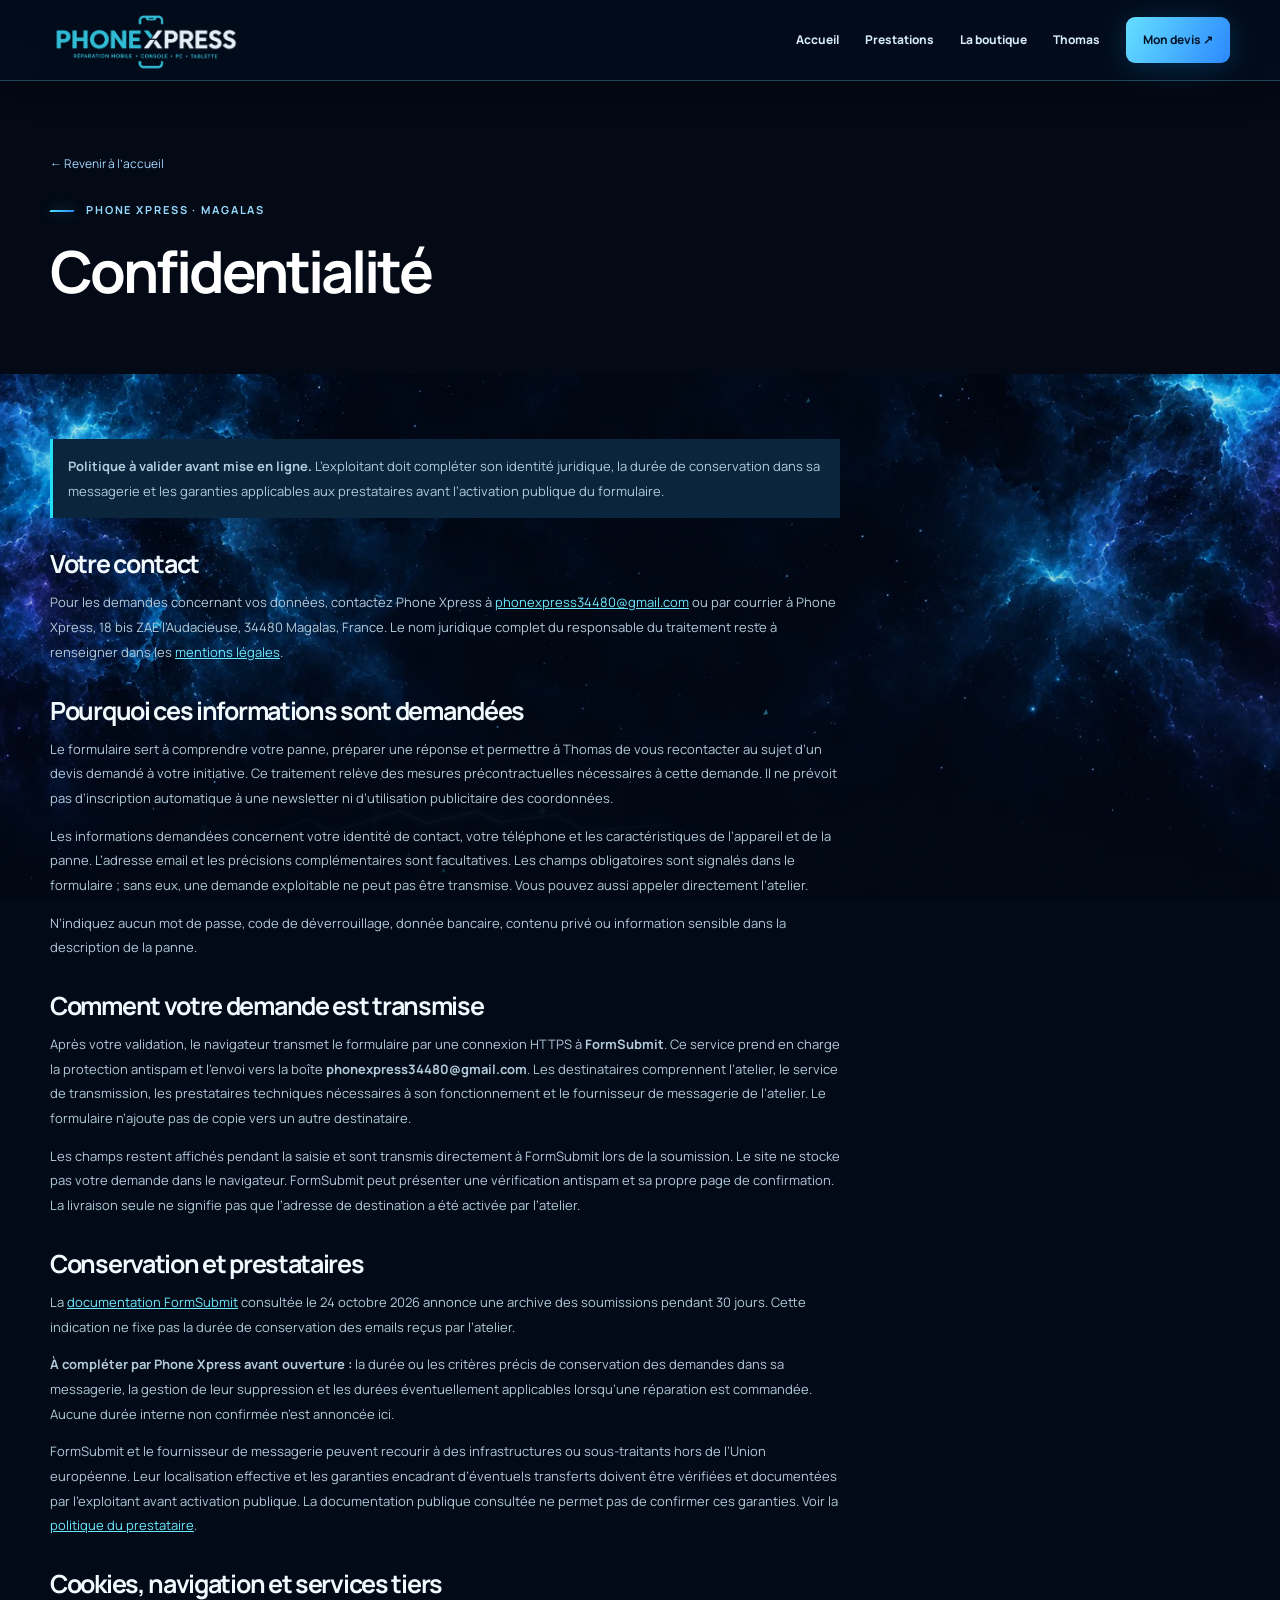
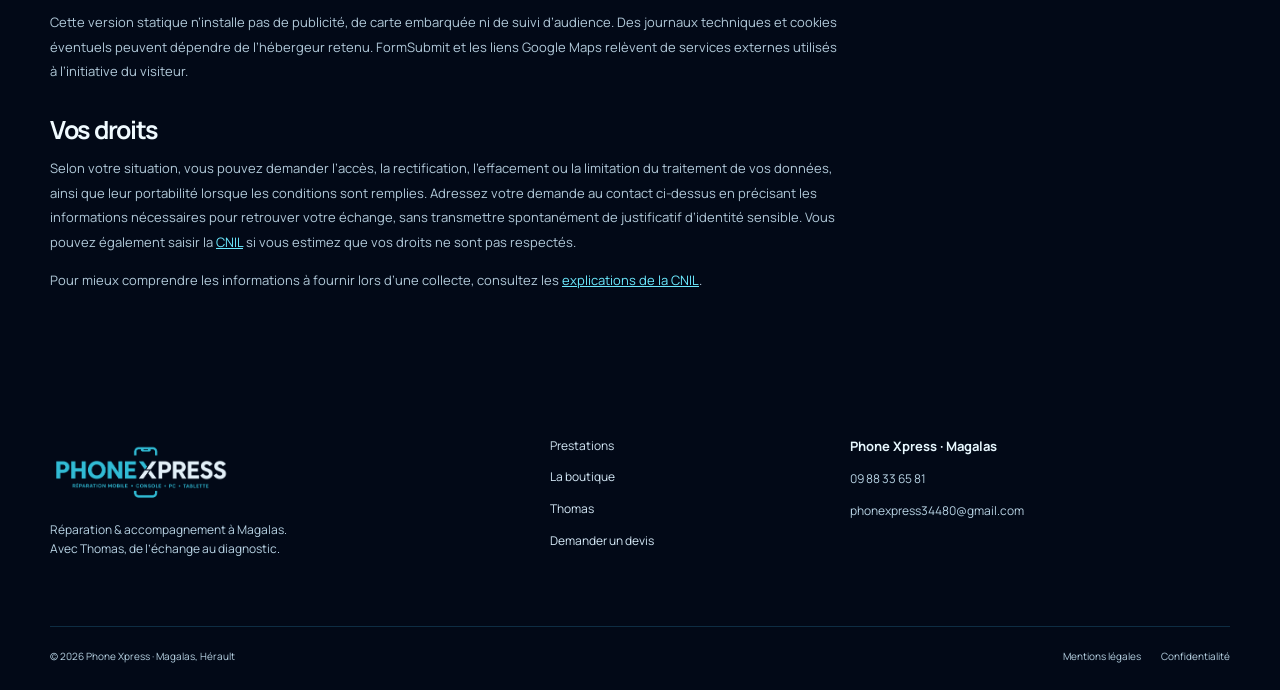
==== confidentialite.html @ 38b7358d "Add files via upload" ====
<!doctype html><html lang="fr"><head><meta charset="utf-8"><meta name="viewport" content="width=device-width, initial-scale=1"><meta name="theme-color" content="#071e38"><link rel="icon" type="image/svg+xml" href="assets/icons/favicon.svg"><link rel="icon" type="image/png" href="assets/icons/favicon-32.png"><link rel="apple-touch-icon" href="assets/icons/apple-touch-icon.png"><link rel="stylesheet" href="assets/css/site.css?v=13"><title>Confidentialité · Phone Xpress Magalas</title><meta name="robots" content="index,follow"><link rel="canonical" href="https://www.phone-xpress.fr/confidentialite.html"><link rel="stylesheet" href="assets/css/cinematic-v18.css?v=18"/></head><body class="legal-page"><div class="cyber-backdrop" aria-hidden="true"><span class="cyber-scan"></span><span class="cyber-signal"></span></div><header class="site-header" id="haut"><div class="container nav-inner"><a class="brand" href="index.html#haut" aria-label="Phone Xpress, retour à l’accueil"><img src="assets/images/logo-phone-xpress-cyber.png" width="210" height="81" alt="Phone Xpress"></a><nav id="navigation" class="main-nav" aria-label="Navigation principale"><a href="index.html#haut">Accueil</a><a href="index.html#prestations">Prestations</a><a href="index.html#boutique">La boutique</a><a href="index.html#thomas">Thomas</a><a class="nav-link-cta" href="index.html#devis">Mon devis <span aria-hidden="true">↗</span></a></nav><button class="menu-toggle" type="button" aria-label="Ouvrir le menu" aria-expanded="false" aria-controls="navigation"><span></span><span></span><span></span></button></div></header><main id="contenu"><section class="legal-intro"><div class="container"><a href="index.html">← Revenir à l’accueil</a><p class="eyebrow light">PHONE XPRESS · MAGALAS</p><h1>Confidentialité</h1></div></section><section class="legal-section"><div class="container"><div class="container legal"><p class="legal-notice"><strong>Politique à valider avant mise en ligne.</strong> L’exploitant doit compléter son identité juridique, la durée de conservation dans sa messagerie et les garanties applicables aux prestataires avant l’activation publique du formulaire.</p><h2>Votre contact</h2><p>Pour les demandes concernant vos données, contactez Phone Xpress à <a href="mailto:phonexpress34480@gmail.com">phonexpress34480@gmail.com</a> ou par courrier à Phone Xpress, 18 bis ZAE l’Audacieuse, 34480 Magalas, France. Le nom juridique complet du responsable du traitement reste à renseigner dans les <a href="mentions-legales.html">mentions légales</a>.</p><h2>Pourquoi ces informations sont demandées</h2><p>Le formulaire sert à comprendre votre panne, préparer une réponse et permettre à Thomas de vous recontacter au sujet d’un devis demandé à votre initiative. Ce traitement relève des mesures précontractuelles nécessaires à cette demande. Il ne prévoit pas d’inscription automatique à une newsletter ni d’utilisation publicitaire des coordonnées.</p><p>Les informations demandées concernent votre identité de contact, votre téléphone et les caractéristiques de l’appareil et de la panne. L’adresse email et les précisions complémentaires sont facultatives. Les champs obligatoires sont signalés dans le formulaire ; sans eux, une demande exploitable ne peut pas être transmise. Vous pouvez aussi appeler directement l’atelier.</p><p>N’indiquez aucun mot de passe, code de déverrouillage, donnée bancaire, contenu privé ou information sensible dans la description de la panne.</p><h2>Comment votre demande est transmise</h2><p>Après votre validation, le navigateur transmet le formulaire par une connexion HTTPS à <strong>FormSubmit</strong>. Ce service prend en charge la protection antispam et l’envoi vers la boîte <strong>phonexpress34480@gmail.com</strong>. Les destinataires comprennent l’atelier, le service de transmission, les prestataires techniques nécessaires à son fonctionnement et le fournisseur de messagerie de l’atelier. Le formulaire n’ajoute pas de copie vers un autre destinataire.</p><p>Les champs restent affichés pendant la saisie et sont transmis directement à FormSubmit lors de la soumission. Le site ne stocke pas votre demande dans le navigateur. FormSubmit peut présenter une vérification antispam et sa propre page de confirmation. La livraison seule ne signifie pas que l’adresse de destination a été activée par l’atelier.</p><h2>Conservation et prestataires</h2><p>La <a href="https://formsubmit.co/documentation" rel="noopener noreferrer" target="_blank">documentation FormSubmit</a> consultée le 24 octobre 2026 annonce une archive des soumissions pendant 30 jours. Cette indication ne fixe pas la durée de conservation des emails reçus par l’atelier.</p><p><strong>À compléter par Phone Xpress avant ouverture :</strong> la durée ou les critères précis de conservation des demandes dans sa messagerie, la gestion de leur suppression et les durées éventuellement applicables lorsqu’une réparation est commandée. Aucune durée interne non confirmée n’est annoncée ici.</p><p>FormSubmit et le fournisseur de messagerie peuvent recourir à des infrastructures ou sous-traitants hors de l’Union européenne. Leur localisation effective et les garanties encadrant d’éventuels transferts doivent être vérifiées et documentées par l’exploitant avant activation publique. La documentation publique consultée ne permet pas de confirmer ces garanties. Voir la <a href="https://formsubmit.co/privacy.pdf" rel="noopener noreferrer" target="_blank">politique du prestataire</a>.</p><h2>Cookies, navigation et services tiers</h2><p>Cette version statique n’installe pas de publicité, de carte embarquée ni de suivi d’audience. Des journaux techniques et cookies éventuels peuvent dépendre de l’hébergeur retenu. FormSubmit et les liens Google Maps relèvent de services externes utilisés à l’initiative du visiteur.</p><h2>Vos droits</h2><p>Selon votre situation, vous pouvez demander l’accès, la rectification, l’effacement ou la limitation du traitement de vos données, ainsi que leur portabilité lorsque les conditions sont remplies. Adressez votre demande au contact ci-dessus en précisant les informations nécessaires pour retrouver votre échange, sans transmettre spontanément de justificatif d’identité sensible. Vous pouvez également saisir la <a href="https://www.cnil.fr/fr/plaintes" rel="noopener noreferrer" target="_blank">CNIL</a> si vous estimez que vos droits ne sont pas respectés.</p><p>Pour mieux comprendre les informations à fournir lors d’une collecte, consultez les <a href="https://cnil.fr/fr/exemples-de-formulaire-de-collecte-de-donnees-caractere-personnel" rel="noopener noreferrer" target="_blank">explications de la CNIL</a>.</p></div></div></section></main><footer class="site-footer"><div class="container footer-main"><div><a href="index.html#haut" class="footer-logo"><img src="assets/images/logo-phone-xpress-cyber.png" alt="Phone Xpress" width="190" height="73"></a><p>Réparation &amp; accompagnement à Magalas.<br>Avec Thomas, de l’échange au diagnostic.</p></div><div class="footer-nav"><a href="index.html#prestations">Prestations</a><a href="index.html#boutique">La boutique</a><a href="index.html#thomas">Thomas</a><a href="index.html#devis">Demander un devis</a></div><div class="footer-coord"><strong>Phone Xpress · Magalas</strong><a href="tel:+33988336581">09 88 33 65 81</a><a href="mailto:phonexpress34480@gmail.com">phonexpress34480@gmail.com</a></div></div><div class="container footer-bottom"><span>© 2026 Phone Xpress · Magalas, Hérault</span><span><a href="mentions-legales.html">Mentions légales</a><a href="confidentialite.html">Confidentialité</a></span></div></footer><script defer src="assets/js/site.js"></script><script defer src="assets/js/px-x.js"></script></body></html>
---- assets/css/site.css ----
@font-face{font-family:Manrope;src:url('../fonts/manrope-latin.woff2') format('woff2');font-style:normal;font-weight:200 800;font-display:swap}
:root{--ink:#0b213c;--navy:#071c36;--navy2:#0a2b50;--blue:#1788f2;--lightblue:#82c9ff;--pale:#f3f7fc;--line:#d9e5f1;--muted:#50647c;--font:Manrope,Arial,sans-serif;--ease:cubic-bezier(.22,1,.36,1)}
*,*::before,*::after{box-sizing:border-box}html{scroll-behavior:smooth;scroll-padding-top:95px}body{margin:0;background:#fff;color:var(--ink);font-family:var(--font);font-size:15px;line-height:1.65;overflow-x:hidden}button,input,select,textarea{font:inherit}button{cursor:pointer}img,svg{max-width:100%}img{display:block}a{color:inherit;text-decoration:none}a:focus-visible,button:focus-visible,input:focus-visible,select:focus-visible,textarea:focus-visible{outline:3px solid #27a4ff;outline-offset:3px}p,h1,h2,h3{margin-top:0}h1,h2,h3{line-height:1.12;letter-spacing:-.052em}em{font-style:normal;color:var(--blue)}.container{width:min(1180px,calc(100% - 52px));margin-inline:auto}.skip{position:fixed;z-index:200;top:-100px;left:20px;padding:12px 18px;background:#fff;border-radius:8px}.skip:focus{top:12px}.section{padding:110px 0}.eyebrow{font:700 11px/1.4 var(--font);color:#216cae;letter-spacing:.17em;text-transform:uppercase;margin:0 0 22px}.eyebrow.light{color:#9ed3ff}.btn{display:inline-flex;align-items:center;justify-content:center;gap:24px;min-height:51px;border-radius:7px;padding:13px 23px;font-size:12px;font-weight:800;letter-spacing:.015em;transition:transform .25s var(--ease),background .2s,color .2s,box-shadow .25s var(--ease);border:1px solid transparent}.btn:hover{transform:translateY(-3px)}.btn-blue,.btn-primary{background:var(--blue);color:#fff;box-shadow:0 13px 32px #005fbb42}.btn-blue:hover,.btn-primary:hover{background:#2b9bfa;box-shadow:0 15px 32px #005fbb54}.btn-ghost{color:#e0edfc;border-color:#6989a788;background:#ffffff06}.btn-ghost:hover{background:#ffffff18}.btn-light{background:#fff;color:#072a52}.btn-light:hover{background:#dceefe}.nav-inner{height:82px;display:flex;align-items:center;justify-content:space-between;gap:28px}.site-header{position:sticky;z-index:95;top:0;background:#fffffff5;backdrop-filter:blur(19px);border-bottom:1px solid #c5d9eb70;transition:box-shadow .25s}.site-header.scrolled{box-shadow:0 7px 26px #06295112}.brand{width:198px;flex:0 0 198px}.brand img{width:100%;height:auto}.main-nav{display:flex;align-items:center;gap:29px}.main-nav>a{font-size:12px;font-weight:750;color:#30425a;transition:color .15s}.main-nav>a:hover,.main-nav>a.active{color:#0b7ed4}.main-nav .nav-link-cta{background:#092a50;color:#fff;border-radius:6px;padding:13px 17px}.main-nav .nav-link-cta:hover{color:#fff;background:#145384}.menu-toggle{display:none;border:1px solid #c4d5e7;border-radius:8px;background:#fff;width:46px;height:43px;align-items:center;justify-content:center;flex-direction:column;gap:5px}.menu-toggle span{width:20px;height:2px;background:#092b4d;transition:transform .2s,opacity .2s}.menu-toggle[aria-expanded=true] span:first-child{transform:translateY(7px) rotate(45deg)}.menu-toggle[aria-expanded=true] span:nth-child(2){opacity:0}.menu-toggle[aria-expanded=true] span:last-child{transform:translateY(-7px) rotate(-45deg)}
/* Cinematic intro, moving lattice visible without hover */
.hero{position:relative;isolation:isolate;overflow:hidden;background:radial-gradient(ellipse at 83% 35%,#194c7a 0,transparent 44%),linear-gradient(110deg,#04162b,#092f53 82%,#071d39);color:#fff}.hero:before{content:"";position:absolute;inset:0;z-index:-2;background:linear-gradient(30deg,transparent 49.35%,#58b6ff18 49.7%,#58b6ff18 50.3%,transparent 50.65%),linear-gradient(150deg,transparent 49.35%,#58b6ff18 49.7%,#58b6ff18 50.3%,transparent 50.65%),linear-gradient(90deg,transparent 49.35%,#58b6ff0a 49.7%,#58b6ff0a 50.3%,transparent 50.65%);background-size:88px 102px;opacity:.32;animation:latticeDrift 26s linear infinite}.hero:after{content:"";position:absolute;inset:0;z-index:-1;background:linear-gradient(90deg,#051b34fa 0%,#051b34b3 39%,transparent 80%);pointer-events:none}.honey-glow{position:absolute;top:-25%;left:32%;width:70%;height:145%;pointer-events:none;background:radial-gradient(ellipse at 60% 50%,#1182d33a,transparent 65%);filter:blur(30px);animation:glow 8s ease-in-out infinite alternate}.hero-layout{min-height:660px;display:grid;grid-template-columns:51% 49%;align-items:center;position:relative;padding:70px 0 90px}.hero-copy{position:relative;z-index:3}.hero-eyebrow{color:#a9d8ff;display:flex;align-items:center;gap:10px;letter-spacing:.19em}.hero-eyebrow>span{width:7px;height:7px;border-radius:50%;background:#4fc5ff;box-shadow:0 0 0 6px #159cf026}.hero h1{font-size:clamp(48px,5.3vw,78px);font-weight:800;line-height:1.07;margin-bottom:26px;max-width:680px;letter-spacing:-.07em}.hero h1 em{color:#85cdff}.hero-copy>p{font-size:15px;line-height:1.95;color:#c2d5e7;max-width:470px}.hero-actions{display:flex;gap:12px;flex-wrap:wrap;margin:31px 0 28px}.hero-proof{display:flex;align-items:center;flex-wrap:wrap;gap:10px;font-size:10px;font-weight:650;color:#a8c3dc;letter-spacing:.02em}.proof-check{background:#1a91e9;border-radius:50%;display:grid;place-items:center;font-size:12px;width:18px;height:18px;color:#fff}.proof-sep{width:3px;height:3px;background:#83c8ff;border-radius:50%}.hero-media{align-self:stretch;position:relative;display:grid;place-items:center}.hero-media:before{content:"";position:absolute;width:95%;aspect-ratio:1;border:1px solid #6cc3ff26;border-radius:50%;box-shadow:0 0 0 44px #64bfff06,0 0 0 105px #64bfff04;animation:haloBreath 6s ease-in-out infinite alternate}.hero-media picture{display:block;width:118%;position:relative;margin-left:-9%;filter:drop-shadow(0 40px 45px #020f2ea6);animation:heroFloat 8s ease-in-out infinite}.hero-media img{width:100%;height:auto;aspect-ratio:1.48;object-fit:contain}.hex-label{position:absolute;right:10px;top:12%;z-index:1;font-family:monospace;letter-spacing:.16em;color:#62c6ff;font-size:12px}.hex-label span{color:#b9d5ec}.hero-caption{position:absolute;bottom:7%;right:1%;font-size:9px;letter-spacing:.25em;color:#a8c8e4}.hero-tail{position:relative;display:flex;justify-content:space-between;gap:20px;border-top:1px solid #a8daf51e;padding:17px 0 20px;color:#9eb4cb;font:700 9px/1.4 var(--font);letter-spacing:.17em}
/* Service cards */
.services-section{background:#f8fbfe}.section-head{display:flex;justify-content:space-between;align-items:flex-end;gap:50px;margin-bottom:38px}.section-head h2,.shop-copy h2,.person-copy h2,.quote-top h2{font-size:clamp(36px,4.6vw,59px);font-weight:800;margin-bottom:0}.section-head>p{max-width:370px;line-height:1.9;color:var(--muted);margin:0 0 4px;font-size:14px}.services-grid{display:grid;grid-template-columns:repeat(3,minmax(0,1fr));gap:22px}.service-card{background:#fff;border:1px solid #d8e4f0;border-radius:13px;overflow:hidden;box-shadow:0 8px 25px #082a4b07;transition:transform .35s var(--ease),box-shadow .35s,border-color .35s}.service-card:hover{transform:translateY(-7px);box-shadow:0 20px 38px #092f541b;border-color:#96c3ec}.service-visual{height:auto;aspect-ratio:1.54;position:relative;background:#0b2b4b}.service-visual>img{width:100%;height:100%;object-fit:cover;transition:transform .5s var(--ease)}.service-card:hover .service-visual>img{transform:scale(1.045)}.card-numb{position:absolute;top:14px;left:16px;color:#fff8;font:700 11px monospace;letter-spacing:.1em}.category-icon{position:absolute;bottom:-22px;left:22px;width:47px;height:47px;border-radius:50%;border:3px solid #fff;display:grid;place-items:center;color:#fff;background:#081e38;box-shadow:0 5px 14px #0b264d32;z-index:2}.category-icon svg{width:24px;height:24px}.service-info{padding:38px 22px 22px}.service-info h3{font-size:21px;font-weight:800;margin-bottom:12px}.service-info p{color:#556981;font-size:12px;line-height:1.85;margin-bottom:20px;min-height:65px}.service-link{border-top:1px solid #dfebf4;padding-top:15px;display:flex;justify-content:space-between;color:#0a5896;font-size:11px;font-weight:800}.service-link:hover{color:var(--blue)}.services-note{margin-top:32px;display:flex;align-items:center;gap:13px;color:#71849a;font-size:11px}.services-note span{font-size:19px;color:#1288dc}
/* Real workshop presentation (conceptual illustration labelled as such) */
.shop-section{background:radial-gradient(ellipse at 100% 15%,#143d67,#071c36 50%,#04172c 100%);color:white;position:relative;overflow:hidden}.shop-grid{display:grid;grid-template-columns:1.08fr .92fr;gap:70px;align-items:center}.shop-photo,.person-photo{min-width:0;position:relative;border-radius:16px;overflow:hidden}.shop-photo{box-shadow:0 26px 70px #020b1c99;border:1px solid #60b3fc36;aspect-ratio:1.09}.shop-photo>img,.person-photo>img{width:100%;height:100%;object-fit:cover}.photo-stamp{position:absolute;left:20px;top:20px;background:#062644db;backdrop-filter:blur(11px);border:1px solid #acd9ff55;padding:11px 15px;border-radius:6px;font:800 10px/1.4 var(--font);letter-spacing:.12em;color:#fff}.dot{display:inline-block;width:7px;height:7px;margin-right:8px;border-radius:50%;background:#1eb1ff;box-shadow:0 0 0 5px #1eb1ff22}.photo-disclaimer{position:absolute;bottom:12px;left:14px;right:14px;font-size:9px;line-height:1.4;color:#fff;background:#061426bb;padding:6px 10px;border-radius:3px;display:inline-block;width:max-content;max-width:calc(100% - 28px)}.shop-copy h2{color:#fff}.shop-copy h2 em{color:#99d2ff}.shop-copy>p:not(.eyebrow):not(.shop-note){color:#b9cde0;font-size:14px;line-height:1.95;margin:26px 0 30px}.shop-copy address{font-style:normal;border-left:3px solid var(--blue);padding-left:22px;display:flex;gap:7px;flex-direction:column;color:#bbd1e5;font-size:14px}.shop-copy address strong{color:#fff;font-size:19px}.shop-links{display:flex;gap:23px;align-items:center;flex-wrap:wrap;margin-top:30px}.shop-call{font-weight:800;color:#d7edff;font-size:14px}.shop-note{margin-top:20px;color:#98b0c8;font-size:11px;line-height:1.75}
/* human-centered technician */
.person-section{background:#eef5fc}.person-grid{display:grid;grid-template-columns:.94fr 1.06fr;gap:90px;align-items:center}.person-copy h2{max-width:450px}.person-copy>p:not(.eyebrow){margin:28px 0;color:#526980;line-height:1.95;max-width:460px}.person-points{border-top:1px solid #d1deeb;margin:32px 0 22px}.person-points span{display:block;padding:14px 0;border-bottom:1px solid #d1deeb;font-size:13px;font-weight:650}.person-points b{color:#1085cf;font-size:11px;font-family:monospace;letter-spacing:.03em;margin-right:17px}.text-cta{display:inline-flex;align-items:center;gap:27px;color:#005b9f;font-weight:800;font-size:12px;margin-top:8px}.text-cta:hover{color:#168beb}.person-photo{aspect-ratio:1.19;box-shadow:0 25px 45px #21466a2c}.person-stamp{position:absolute;left:22px;top:22px;display:flex;flex-direction:column;gap:3px;background:#092744e8;padding:13px 20px;border-radius:7px;color:#fff}.person-stamp strong{letter-spacing:.13em;font-size:15px}.person-stamp span{color:#b6dbf7;font-size:10px}
/* Quote + FormSubmit */
.quote-section{background:radial-gradient(circle at 76% 10%,#0d4b80,#062443 48%,#04182e);color:#fff}.quote-top{text-align:center;max-width:720px;margin:0 auto 42px}.quote-top h2{color:#fff}.quote-top h2 em{color:#91cfff}.quote-top>p:not(.eyebrow){color:#bacfe2;line-height:1.8;margin:22px auto 0;max-width:520px;font-size:14px}.quote-grid{display:grid;grid-template-columns:minmax(0,1.45fr) minmax(250px,.7fr);gap:26px;align-items:start}.quote-form-wrap{background:#fff;color:var(--ink);border-radius:16px;padding:34px 34px 32px;box-shadow:0 20px 65px #010d2561}.field-grid{display:grid;grid-template-columns:repeat(2,minmax(0,1fr));gap:19px 17px}.field{display:flex;flex-direction:column;gap:9px;min-width:0}.field.full{grid-column:1/-1}.field label{font-size:11px;font-weight:800;color:#23425e}.field label>span,.consent b{color:#1585dc}.field label small{font-size:10px;color:#788b9e;font-weight:500}.field input,.field select,.field textarea{display:block;width:100%;min-width:0;background:#f5f8fb;color:#163a58;border:1px solid #cfdeea;border-radius:7px;padding:13px 14px;min-height:48px;font-size:12px;outline:none;transition:border .2s,box-shadow .2s}.field input:focus,.field select:focus,.field textarea:focus{border-color:#298fe7;box-shadow:0 0 0 3px #168ef222}.field input::placeholder,.field textarea::placeholder{color:#8c9bac}.field textarea{resize:vertical;min-height:105px}.consent{display:flex;gap:12px;align-items:flex-start;margin:22px 0 16px;font-size:10px;line-height:1.85;color:#62768d}.consent input{margin-top:3px;min-width:17px;min-height:17px;accent-color:var(--blue)}.consent a{color:#0067b3;text-decoration:underline}.send-btn{width:100%;display:flex;justify-content:space-between;min-height:54px}.send-btn:disabled{opacity:.65;cursor:wait}.form-small{margin:17px 0 0;font-size:10px;color:#708296;line-height:1.85}.quote-status{font-size:12px;color:#155b89}.quote-status:not(:empty){padding:13px 14px;background:#e3f1fd;border-radius:6px;margin:12px 0}.quote-status.error{color:#9a2d26;background:#fff0ed}.trap{position:absolute;left:-99999px;width:1px;height:1px;overflow:hidden}.quote-aside-card{background:#ffffff10;border:1px solid #aad9ff30;border-radius:13px;padding:34px;color:#fff}.quote-asterisk{font-size:35px;color:#57b8ff}.quote-aside h3{font-size:25px;max-width:270px;line-height:1.25;margin:15px 0 27px}.big-phone{color:#a2d7ff;font-size:clamp(20px,2.2vw,28px);font-weight:800;letter-spacing:-.045em}.quote-aside-card>p{color:#b1cadf;font-size:12px;margin:22px 0}.quote-aside-card>a:last-child{color:#fff;font-weight:800;text-decoration:underline;font-size:12px}.quote-tip{padding:24px 8px;color:#95b4cf;font-size:11px;line-height:1.9}
/* Footer and floating assistant */
.site-footer{background:#fff;color:#16304c;padding:65px 0 25px}.footer-main{display:grid;grid-template-columns:1.15fr .65fr .95fr;gap:40px;align-items:start}.footer-logo img{width:180px;height:auto}.footer-main p{max-width:360px;margin-top:15px;color:#71839a;font-size:12px}.footer-nav,.footer-coord{display:flex;flex-direction:column;gap:12px;font-size:12px}.footer-nav a,.footer-coord a{color:#45627e}.footer-coord strong{font-size:13px}.footer-nav a:hover,.footer-coord a:hover,.footer-bottom a:hover{color:#007bd2}.footer-bottom{display:flex;justify-content:space-between;gap:18px;align-items:center;margin-top:55px;padding-top:21px;border-top:1px solid var(--line);color:#7b8da1;font-size:10px}.footer-bottom>span:last-child{display:flex;gap:20px}.mobile-actions{display:none}.px-mascot{position:fixed;right:14px;bottom:7px;z-index:83;width:120px;pointer-events:none}.mascot-launcher{pointer-events:auto;position:relative;display:block;border:0;background:transparent;padding:0;margin:0;width:120px;height:185px;filter:drop-shadow(0 7px 13px #001e4166)}.mascot-poses{display:block;width:100%;height:100%;position:relative}.mascot-pose{position:absolute;inset:0;width:100%;height:100%;object-fit:contain;object-position:bottom;transition:opacity .28s ease,transform .35s var(--ease);transform-origin:center bottom;pointer-events:none}.mascot-pose-closed{opacity:1;transform:translateY(1px)}.mascot-pose-open{opacity:0;transform:translateY(10px) scale(.93)}.mascot-launcher[aria-expanded=true] .mascot-pose-closed{opacity:0;transform:translateY(8px) scale(.92)}.mascot-launcher[aria-expanded=true] .mascot-pose-open{opacity:1;transform:translateY(0) scale(1)}.mascot-launcher:hover .mascot-poses{filter:drop-shadow(0 0 6px #69baff66)}.mascot-mark{position:absolute;top:24px;right:0;z-index:4;width:26px;height:26px;border-radius:50%;background:#e4f4ff;border:2px solid #2084d5;display:grid;place-items:center;color:#064674;font-size:13px;font-weight:850;box-shadow:0 3px 8px #001c3960}.mascot-dialog{position:absolute;pointer-events:auto;right:12px;bottom:184px;width:275px;padding:20px;background:#fff;border:1px solid #a1cbed;box-shadow:0 12px 40px #001b3b51;border-radius:15px 15px 4px 15px;color:#153a5e;animation:bubble .22s var(--ease)}.mascot-dialog[hidden]{display:none}.mascot-first{display:flex;flex-direction:column;align-items:flex-start;gap:10px}.mini-label{font-size:10px;color:#3879aa}.mascot-first strong{font-size:19px;line-height:1.2;letter-spacing:-.04em;max-width:200px}.mascot-first p{color:#607995;margin:0;font-size:11px}.mascot-call{background:#0b4d81;color:#fff;padding:11px 14px;display:flex;justify-content:space-between;border-radius:6px;width:100%;font-size:11px;font-weight:750}.mascot-devis{font-size:11px;text-decoration:underline;color:#126db4}.mascot-close{position:absolute;top:6px;right:6px;border:0;width:32px;height:32px;border-radius:50%;background:transparent;color:#51738c;font-size:25px}
/* compliance pages: distinct from the five-section main scroll */
.legal-intro{padding:70px 0;background:var(--navy);color:#fff}.legal-intro a{font-size:12px;color:#a3d7ff}.legal-intro .eyebrow{margin-top:26px}.legal-intro h1{font-size:clamp(34px,5vw,58px);margin:0}.legal-section{padding:65px 0}.legal-section .legal{max-width:790px;margin:0}.legal h2{font-size:25px;margin:32px 0 12px}.legal p,.legal li{font-size:13px;line-height:1.9;color:#50667d}.legal a{color:#006cbf;text-decoration:underline}.legal-notice{padding:15px;background:#f1f8ff;border-left:3px solid #1788f2}.not-found{max-width:600px;margin:20vh auto;padding:25px}.not-found h1{font-size:42px}
@keyframes latticeDrift{to{background-position:176px 0,176px 0,176px 0}}@keyframes heroFloat{0%,100%{transform:translateY(0)}50%{transform:translateY(-16px)}}@keyframes haloBreath{from{transform:scale(.9);opacity:.5}to{transform:scale(1.05);opacity:1}}@keyframes glow{from{opacity:.45}to{opacity:1}}@keyframes bubble{from{opacity:0;transform:translateY(8px) scale(.98)}to{opacity:1;transform:none}}
@media(min-width:901px){.js-motion .reveal{transition:opacity .75s var(--ease),transform .75s var(--ease)}}
@media(max-width:1000px){.main-nav{gap:17px}.hero h1{font-size:clamp(42px,5vw,64px)}.shop-grid,.person-grid{gap:40px}.service-info h3{font-size:19px}}
@media(max-width:820px){.container{width:min(100% - 36px,680px)}.nav-inner{height:72px}.brand{width:165px;flex-basis:165px}.menu-toggle{display:flex;z-index:4}.main-nav{display:none;position:absolute;top:72px;left:0;right:0;background:#fff;box-shadow:0 18px 25px #001d3c22;padding:18px 24px 25px;flex-direction:column;align-items:stretch;gap:4px}.main-nav.open{display:flex}.main-nav a{padding:10px 5px;min-height:44px}.main-nav .nav-link-cta{padding:13px 16px;text-align:center;margin-top:8px}.hero-layout{grid-template-columns:1fr;min-height:0;padding:65px 0 36px}.hero h1{font-size:clamp(41px,7.5vw,64px)}.hero-copy{max-width:680px}.hero-media{height:370px}.hero-media picture{width:min(100%,550px);margin:0}.hero-media:before{width:60%}.section{padding:78px 0}.services-grid{grid-template-columns:repeat(2,minmax(0,1fr))}.shop-grid,.person-grid{grid-template-columns:1fr;gap:37px}.shop-photo{max-height:480px}.shop-copy{max-width:540px}.person-photo{max-height:470px;order:2}.person-copy{order:1}.quote-grid{grid-template-columns:1fr}.quote-aside{display:grid;grid-template-columns:1fr 1fr;gap:22px}.quote-aside-card{padding:25px}.quote-tip{align-self:center}.footer-main{grid-template-columns:1fr 1fr}.footer-main>div:first-child{grid-column:1/-1}}
@media(max-width:550px){.container{width:calc(100% - 34px)}.hero-layout{padding-top:44px}.hero h1{font-size:clamp(39px,9vw,54px)}.hero h1 em{display:inline}.hero-copy>p{font-size:13px}.hero-actions{gap:9px}.hero-actions .btn{font-size:11px;padding:12px 14px;gap:12px}.hero-proof{gap:7px;font-size:9px}.hero-media{height:255px;margin-top:15px}.hero-media picture{width:113%}.hero-caption{right:0;bottom:0;font-size:7px}.hero-tail{font-size:8px}.hero-tail span:last-child{display:none}.section-head{display:block}.section-head h2,.shop-copy h2,.person-copy h2,.quote-top h2{font-size:clamp(33px,8.6vw,46px)}.section-head>p{margin-top:22px}.services-grid{grid-template-columns:1fr;gap:19px}.service-visual{aspect-ratio:1.75}.service-info{padding:35px 21px 20px}.service-info h3{font-size:21px}.service-info p{min-height:0;margin-bottom:15px;font-size:12px}.shop-photo{aspect-ratio:1.3}.shop-links{gap:17px}.person-photo{aspect-ratio:1.22}.quote-form-wrap{padding:24px 18px}.field-grid{gap:15px}.field-grid .field{grid-column:1/-1}.field input,.field select{min-height:46px}.quote-aside{grid-template-columns:1fr;gap:0}.quote-aside-card h3{max-width:none}.quote-tip{padding:20px 6px}.footer-main{grid-template-columns:1fr;gap:24px}.footer-main>div:first-child{grid-column:auto}.footer-bottom{align-items:flex-start;flex-direction:column;gap:15px}.site-footer{padding-bottom:110px}.mobile-actions{position:fixed;display:flex;gap:9px;bottom:0;left:0;right:0;z-index:82;background:#ffffffed;backdrop-filter:blur(15px);border-top:1px solid #d0e2f0;padding:10px 14px calc(10px + env(safe-area-inset-bottom))}.mobile-actions a{display:grid;place-items:center;min-height:42px;flex:1;border-radius:6px;font-size:11px;font-weight:800;border:1px solid #bad7ea}.mobile-actions a:last-child{background:#082d54;color:#fff}.px-mascot{right:5px;bottom:calc(64px + env(safe-area-inset-bottom));width:90px}.mascot-launcher{width:90px;height:138px}.mascot-dialog{bottom:141px;right:4px;width:min(270px,calc(100vw - 28px))}.mascot-mark{top:15px;right:1px;width:22px;height:22px}.legal-section{padding:30px 0}.legal-section .legal{overflow-wrap:break-word}}
@media(max-width:375px){.hero-actions{flex-direction:column}.hero-actions .btn{width:100%}.hero-media{height:210px}.px-mascot{width:72px}.mascot-launcher{width:72px;height:116px}.mascot-dialog{bottom:117px}}
@media(prefers-reduced-motion:reduce){html{scroll-behavior:auto}*,*::before,*::after{animation:none!important;transition:none!important}.js-motion .reveal{opacity:1!important;transform:none!important}}
@media print{.site-header,.mobile-actions,.px-mascot{display:none}.hero,.shop-section,.quote-section{background:#fff!important;color:#000!important}.hero *,.shop-section *,.quote-section *{color:#000!important}.section{padding:28px 0}.container{width:100%}}


/* ========================================================
   PHONE XPRESS V7 — NEON RIFT / PERFORMANCE-FIRST CYBERPUNK
   No grid, no full-screen blur animation, no canvas.
   A static vector scene plus ONE GPU-transformed scanning beam.
   ======================================================== */
:root{--blue:#04b9f4;--lightblue:#69f1ff;--ink:#e8f5ff;--muted:#a7bdcf;--line:rgba(80,180,235,.24)}
body{color:#eaf7ff;background:#050c16}
.cyber-backdrop{position:fixed;inset:0;z-index:0;pointer-events:none;overflow:hidden;contain:layout paint;background:linear-gradient(165deg,#050a13,#081626 54%,#070d18)}
.cyber-backdrop::before{content:"";position:absolute;inset:0;background:url('../images/cyberpunk-neon-rift.svg') center center/cover no-repeat;opacity:.92}
.cyber-scan{position:absolute;left:-6%;top:0;height:100%;width:2px;background:linear-gradient(to bottom,transparent,rgba(27,218,255,.3) 18%,rgba(35,198,255,.35) 50%,rgba(186,89,255,.20) 80%,transparent);opacity:.6;transform:translate3d(-60px,0,0);animation:neonTraverse 17s linear infinite;box-shadow:0 0 16px 2px rgba(10,199,253,.16);will-change:transform}
.cyber-backdrop .cyber-signal{position:absolute;right:5vw;top:24vh;width:88px;height:2px;background:linear-gradient(90deg,transparent,#00e4ff,transparent);box-shadow:0 0 12px #1cd9ff90;opacity:.7;animation:signalFlicker 6s steps(1,end) infinite}
@keyframes neonTraverse{to{transform:translate3d(112vw,0,0)}}
@keyframes signalFlicker{0%,16%,22%,65%,70%,100%{opacity:.10}18%,62%,68%{opacity:.75}}
.site-header,main,.site-footer,.mobile-actions{position:relative;z-index:1}
.site-header{position:sticky;top:0;background:rgba(4,12,24,.95);border-bottom:1px solid rgba(45,197,250,.23);backdrop-filter:none;box-shadow:0 6px 24px rgba(0,0,0,.2)}
.site-header.scrolled{box-shadow:0 5px 28px #0008,0 1px 0 rgba(29,213,255,.18)}
.main-nav>a{color:#c0d9ec}.main-nav>a:hover,.main-nav>a.active{color:#5ce5ff}
.main-nav .nav-link-cta{color:#001b2b;background:linear-gradient(115deg,#19d8fa,#5d95ff);box-shadow:0 0 22px rgba(35,195,255,.18)}
.main-nav .nav-link-cta:hover{background:#5eeaff;color:#001b2b}
.menu-toggle{background:#081b2d;border-color:#25739e}.menu-toggle span{background:#c9f4ff}
.btn-blue,.btn-primary{color:#061526;background:linear-gradient(105deg,#30ecff,#2a9dff);box-shadow:0 0 24px rgba(20,207,253,.2)}
.btn-blue:hover,.btn-primary:hover{background:#7ff7ff;color:#071624;box-shadow:0 0 30px rgba(20,207,253,.31)}
.btn-ghost{color:#c5ebff;border-color:#34bde252;background:rgba(4,28,47,.66)}
.btn-ghost:hover{background:rgba(13,106,149,.3)}
.btn-light{background:#d9f9ff;color:#082336}
.eyebrow,.eyebrow.light{color:#63e2fc}
em,.hero h1 em,.section-head h2 em,.shop-copy h2 em,.person-copy h2 em,.quote-top h2 em{color:#64dcff}
.hero{background:linear-gradient(90deg,rgba(3,10,19,.86) 0%,rgba(3,11,23,.69) 45%,rgba(3,11,23,.17) 100%);color:#fff;isolation:isolate;border-bottom:1px solid rgba(69,205,255,.28)}
.hero::before{content:"";position:absolute;top:0;right:0;bottom:0;left:0;z-index:-2;background:radial-gradient(ellipse at 78% 40%,rgba(1,139,229,.16),transparent 52%);animation:none;opacity:1}
.hero::after{background:linear-gradient(90deg,rgba(3,10,20,.73),rgba(3,10,20,.34) 49%,transparent 100%)}
.honey-glow{display:none}
.hero-media::before{box-shadow:0 0 0 1px rgba(27,217,249,.16),0 0 0 44px rgba(25,177,238,.015);border-color:rgba(78,218,255,.15);animation:none}
.hero-media picture{animation:heroFloat 9s ease-in-out infinite;filter:drop-shadow(0 24px 22px rgba(0,10,27,.4))}
.hero-eyebrow>span{background:#00eaff;box-shadow:0 0 12px #00eaff80}
.hero-proof{color:#bdd5e8}.hero h1{color:#f6fcff;text-shadow:0 2px 28px #0006}
.hero-copy>p{color:#bed9eb}
.hero-tail{border-top-color:rgba(53,174,225,.27);color:#84a9c3}
.services-section,.person-section{background:rgba(4,12,24,.60);color:#edf7ff;backdrop-filter:none;border-bottom:1px solid rgba(74,191,243,.18)}
.services-section{background:linear-gradient(90deg,rgba(5,14,26,.81),rgba(4,15,27,.62) 53%,rgba(5,12,25,.69))}
.person-section{background:linear-gradient(105deg,rgba(4,14,27,.78),rgba(9,15,30,.59) 55%,rgba(3,14,27,.72))}
.section-head h2,.shop-copy h2,.person-copy h2,.quote-top h2{color:#f3fbff}
.section-head>p,.person-copy>p:not(.eyebrow){color:#b0d0df}
.services-section .section-head,.person-section .person-grid{position:relative}
.section-head:before,.shop-copy:before,.person-copy:before,.quote-top:before{content:"";display:block;width:62px;height:3px;background:linear-gradient(90deg,#22efff,#2f8bff);box-shadow:0 0 14px rgba(25,226,255,.32);margin:0 0 24px;transform:skewX(-28deg)}
.quote-top:before{margin:0 auto 24px}
.service-card{background:linear-gradient(145deg,rgba(12,31,50,.98),rgba(5,19,34,.98));border:1px solid rgba(55,158,208,.31);border-radius:10px;box-shadow:0 10px 34px #0005;transition:transform .25s ease,border-color .25s ease,box-shadow .25s ease}
.service-card:hover{border-color:#2fd8fa;box-shadow:0 15px 40px #0007,0 0 0 1px rgba(32,215,255,.18);transform:translateY(-5px)}
.service-info h3{color:#f3fbff}
.service-info p{color:#a9c7dc}
.service-visual{background:#081c2e}
.service-link{border-color:rgba(102,185,223,.22);color:#4ee3ff}
.service-link:hover{color:#f2ffff}
.services-note{color:#90bed1}
.category-icon{background:#071d2b;border-color:#24ceef;color:#a6f8ff;box-shadow:0 0 15px rgba(10,215,249,.16)}
.shop-section{background:linear-gradient(100deg,rgba(3,10,19,.70),rgba(8,14,29,.78) 57%,rgba(5,16,30,.70));backdrop-filter:none;border-bottom:1px solid rgba(91,203,255,.19)}
.shop-photo{border:1px solid rgba(41,187,241,.4);box-shadow:0 22px 48px rgba(0,0,0,.40)}
.shop-copy>p:not(.eyebrow):not(.shop-note){color:#b5cadc}
.shop-copy address{border-color:#1ad6f3;color:#b7d8e9}
.shop-note{color:#93b6cb}
.shop-call{color:#8eeeff}
.person-points{border-color:rgba(76,181,221,.22)}.person-points span{border-color:rgba(76,181,221,.21);color:#d8effb}.person-points b{color:#65eaff}.text-cta{color:#6eeafe}
.person-photo{box-shadow:0 20px 50px #0007;border:1px solid rgba(50,189,236,.2)}
.quote-section{background:linear-gradient(100deg,rgba(3,12,25,.82),rgba(8,18,34,.66) 45%,rgba(3,12,25,.79));backdrop-filter:none}
.quote-top>p:not(.eyebrow){color:#bdd9e8}
.quote-form-wrap{background:#f5faff;color:#0f2941;box-shadow:0 20px 50px #0008;border:1px solid rgba(83,209,252,.32);backdrop-filter:none}
.quote-aside-card{background:rgba(8,26,44,.93);border:1px solid rgba(42,189,241,.34);backdrop-filter:none}
.quote-tip{color:#a3c6d9}
.big-phone{color:#72e7ff}
.site-footer{background:rgba(3,10,19,.88);color:#d5edff;border-top:1px solid rgba(43,199,246,.25)}
.footer-main p,.footer-nav a,.footer-coord a,.footer-bottom{color:#91b6cd}
.footer-nav a:hover,.footer-coord a:hover,.footer-bottom a:hover{color:#5de4ff}
.footer-bottom{border-color:rgba(68,188,242,.2)}
.mobile-actions{background:#071725f2;backdrop-filter:none;border-top-color:rgba(68,197,246,.4)}
.mobile-actions a{color:#e3f7ff;border-color:rgba(70,184,236,.34)}
.mobile-actions a:last-child{background:linear-gradient(115deg,#22ddf8,#258df4);color:#051b2b}
.mascot-dialog{background:#071e31;color:#e4f7ff;border-color:#2ec5e9;box-shadow:0 14px 35px #0009;backdrop-filter:none}
.mascot-first p,.mini-label{color:#b3d5e6}
.mascot-call{background:#006b97;color:#fff}.mascot-devis{color:#7deaff}
/* Static chrome-cut UI accents: an actual cyberpunk design language, not a technical grid. */
.service-card::before{content:"";position:absolute;top:-1px;left:16px;width:68px;height:2px;background:linear-gradient(90deg,#21e1fa,#2f8bff);opacity:.8;z-index:3}
.service-card{position:relative}
.shop-photo,.person-photo{outline:1px solid rgba(51,174,228,.14);outline-offset:5px}
.quote-form-wrap{position:relative}
.quote-form-wrap::before{content:"";position:absolute;top:-1px;left:30px;width:95px;height:2px;background:#15d9fe;box-shadow:0 0 14px rgba(21,217,254,.37)}
@media(max-width:930px){.main-nav{background:#071827;border:1px solid #257da2}.main-nav>a{color:#dcf5ff}.main-nav .nav-link-cta{color:#061724}.cyber-backdrop::before{background-position:58% center}}
@media(max-width:550px){.cyber-backdrop::before{background-position:62% center;opacity:.8}.cyber-scan{opacity:.3}.hero{background:linear-gradient(180deg,rgba(2,12,25,.76),rgba(2,12,25,.62))}.hero::after{background:linear-gradient(180deg,rgba(3,10,20,.47),transparent)}.service-card{border-color:rgba(38,163,220,.35)}}
@media(prefers-reduced-motion:reduce){.cyber-scan,.cyber-signal,.hero-media picture{animation:none!important}}
@media print{.cyber-backdrop{display:none!important}.hero,.services-section,.shop-section,.person-section,.quote-section,.site-footer{background:#fff!important;color:#000!important}.hero *,.services-section *,.shop-section *,.person-section *,.quote-section *,.site-footer *{color:#000!important}}

/* Shuriken kept from V6; desktop-only; RAF sleeps while pointer is still. */
.cursor-shuriken{position:fixed;left:0;top:0;z-index:120;pointer-events:none;width:42px;height:42px;opacity:0;transform:translate3d(-100px,-100px,0);will-change:transform,opacity;transition:opacity .24s ease}
.cursor-shuriken.active{opacity:.95}.cursor-shuriken.hidden{opacity:0!important}
.cursor-shuriken .shuriken-svg{display:block;width:100%;height:100%;filter:drop-shadow(0 0 8px rgba(113,196,255,.3))}
.cursor-shuriken .shuriken-pulse{position:absolute;inset:50% auto auto 50%;width:18px;height:18px;transform:translate(-50%,-50%) scale(.35);border-radius:50%;border:1px solid rgba(148,221,255,.75);background:radial-gradient(circle,rgba(164,232,255,.5),transparent);opacity:0}
.cursor-shuriken.is-impact .shuriken-pulse{animation:impactPulse .38s ease-out}
.cursor-shuriken.is-impact .shuriken-svg{filter:drop-shadow(0 0 14px rgba(129,220,255,.7))}
@keyframes impactPulse{0%{opacity:.8;transform:translate(-50%,-50%) scale(.35)}100%{opacity:0;transform:translate(-50%,-50%) scale(3.1)}}
@media(any-pointer:coarse){.cursor-shuriken{display:none!important}}
@media(prefers-reduced-motion:reduce){.cursor-shuriken{display:none!important}}

/* Legal / confidentiality pages, accessibility adjustments. */
.legal p,.legal li{color:#b2cada}.legal h2{color:#f0faff}.legal a{color:#6ceaff}.legal-notice{background:#0b253d;border-color:#22dff5;color:#d9effa}
.not-found{color:#f0faff}.site-footer .footer-coord strong{color:#e8f8ff}
.mascot-close{color:#b2d4e9}

/* ========================================================
   V8 — PX RIFT : décor signature (le X de Phone Xpress comme faille lumineuse)
   Aurores en dégradés + grand X vectoriel + pluie néon + faisceau. Zéro canvas, zéro flou animé.
   ======================================================== */
.cyber-backdrop{background:url(../images/px-noise.png) 0 0/200px 200px,radial-gradient(58% 48% at 86% 6%,rgba(0,205,255,.30),transparent 70%),radial-gradient(52% 52% at 6% 38%,rgba(0,150,255,.20),transparent 70%),radial-gradient(60% 46% at 72% 104%,rgba(0,225,190,.13),transparent 70%),radial-gradient(46% 40% at 24% 96%,rgba(0,120,255,.22),transparent 70%),linear-gradient(180deg,#060a1c 0%,#080a1a 48%,#05060f 100%)}
.cyber-backdrop::before{background:url(../images/px-rift.svg) 62% center/cover no-repeat;opacity:1;will-change:transform}
.cyber-backdrop::after{content:"";position:absolute;left:0;right:0;top:-480px;bottom:0;background:url(../images/px-streaks.svg) 0 0/480px 480px repeat;opacity:.5;animation:pxRain 20s linear infinite;will-change:transform}
.cyber-scan{left:-35vw;width:30vw;background:linear-gradient(100deg,transparent,rgba(60,220,255,.06) 45%,rgba(110,235,255,.07) 55%,transparent);box-shadow:none;opacity:1;transform:translate3d(0,0,0) skewX(-18deg);animation:pxBeam 18s linear infinite}
@keyframes pxRain{to{transform:translate3d(0,480px,0)}}
@keyframes pxBeam{to{transform:translate3d(150vw,0,0) skewX(-18deg)}}
@keyframes pxDrift{from{transform:translate3d(0,0,0) scale(1.02)}to{transform:translate3d(-3vw,-5vh,0) scale(1.14)}}
@supports(animation-timeline:scroll()){.cyber-backdrop::before{animation:pxDrift linear both;animation-timeline:scroll(root block)}}
/* sections : on laisse respirer le décor, plus de couches boueuses */
.hero{background:linear-gradient(90deg,rgba(3,6,16,.6),rgba(3,6,16,.15) 55%,transparent);border-bottom:0}
.hero::before{background:radial-gradient(ellipse at 78% 42%,rgba(40,190,255,.13),transparent 55%)}
.hero::after{inset:auto 0 0 0;height:1px;z-index:0;background:linear-gradient(90deg,transparent,rgba(40,235,255,.7) 30%,rgba(50,150,255,.6) 70%,transparent);box-shadow:0 0 18px rgba(40,220,255,.5)}
.services-section,.person-section,.shop-section,.quote-section{position:relative;border-bottom:0}
.services-section,.person-section{background:linear-gradient(180deg,transparent,rgba(4,7,20,.46) 14%,rgba(4,7,20,.46) 86%,transparent)}
.shop-section{background:linear-gradient(180deg,transparent,rgba(5,26,56,.36) 18%,rgba(8,10,34,.34) 82%,transparent)}
.quote-section{background:linear-gradient(180deg,transparent,rgba(3,6,18,.5) 22%)}
.services-section::after,.shop-section::after,.person-section::after{content:"";position:absolute;left:8%;right:8%;bottom:0;height:1px;background:linear-gradient(90deg,transparent,rgba(40,235,255,.55),rgba(50,150,255,.5),transparent);box-shadow:0 0 14px rgba(40,220,255,.35)}
/* barre néon : on la met devant le sur-titre (corrige le décalage des titres) */
.section-head::before,.shop-copy::before,.person-copy::before,.quote-top::before{display:none}
.eyebrow::before{content:"";display:inline-block;width:24px;height:2px;margin-right:12px;vertical-align:middle;background:linear-gradient(90deg,#22efff,#2f8bff);box-shadow:0 0 10px rgba(25,226,255,.55);transform:skewX(-28deg)}
.hero-eyebrow::before{display:none}
/* header verre, cartes aux angles coupés */
.site-header{background:rgba(5,8,22,.72);-webkit-backdrop-filter:blur(14px);backdrop-filter:blur(14px);border-bottom:1px solid rgba(60,210,255,.22)}
.service-card{background:linear-gradient(150deg,rgba(14,26,58,.84),rgba(7,12,32,.9));border-color:rgba(100,190,255,.26);clip-path:polygon(0 0,calc(100% - 20px) 0,100% 20px,100% 100%,20px 100%,0 calc(100% - 20px))}
.quote-form-wrap{clip-path:polygon(0 0,calc(100% - 26px) 0,100% 26px,100% 100%,26px 100%,0 calc(100% - 26px))}
.quote-form-wrap::before{top:0}
.quote-aside-card{background:linear-gradient(150deg,rgba(14,26,58,.82),rgba(7,12,32,.9))}
.site-footer{background:linear-gradient(180deg,transparent,rgba(3,5,14,.84) 30%);border-top:0}
/* image du hero : bords fondus dans le décor (plus de rectangle visible) */
.hero-media picture{filter:none;-webkit-mask-image:linear-gradient(90deg,transparent,#000 8%,#000 92%,transparent),linear-gradient(180deg,transparent,#000 12%,#000 88%,transparent);-webkit-mask-composite:source-in;mask-image:linear-gradient(90deg,transparent,#000 8%,#000 92%,transparent),linear-gradient(180deg,transparent,#000 12%,#000 88%,transparent);mask-composite:intersect}
@media(max-width:550px){.cyber-backdrop::before{background-position:72% center}.cyber-backdrop::after{opacity:.28}}
@media(prefers-reduced-motion:reduce){.cyber-backdrop::before,.cyber-backdrop::after,.cyber-scan{animation:none!important}}

/* V9 — X BURST : le X se désagrège, les particules traversent tout le site (canvas unique, voir px-x.js) */
.cyber-backdrop::before,.cyber-backdrop::after{display:none}
.px-x-canvas{position:absolute;inset:0;width:100%;height:100%}
.hero-media .px-hero-art{width:min(100%,540px);height:auto;aspect-ratio:640/600;object-fit:contain;position:relative;z-index:1;margin:0 auto;animation:heroFloat 9s ease-in-out infinite}
@media(max-width:820px){.hero-media .px-hero-art{height:100%;width:auto;max-width:100%}}
@media(prefers-reduced-motion:reduce){.hero-media .px-hero-art{animation:none}}


/* ================================================================
   V10 — DEUX VRAIS VISUELS HD + SWIPE PROGRESSIF + SIGNATURE X
   Le slider fonctionne à n'importe quelle position, sans remplacement
   d'images ; seul un masque GPU révèle le téléphone réparé.
   ================================================================ */
.cyber-backdrop{background:radial-gradient(65% 52% at 73% 46%,rgba(0,140,220,.16),transparent 76%),radial-gradient(46% 48% at 13% 88%,rgba(19,104,176,.11),transparent 78%),#040a14}
.cyber-backdrop::before{display:block!important;content:"";position:absolute;inset:0;background:url('../images/px-x-premium.svg') 70% center/cover no-repeat;opacity:.88;will-change:auto;pointer-events:none}
.cyber-backdrop::after{display:none!important}
.cyber-backdrop .cyber-scan{opacity:.25;animation-duration:34s}
.cyber-backdrop .cyber-signal{opacity:.22}
.px-x-canvas{position:absolute;inset:0;width:100%;height:100%;pointer-events:none}
.hero{background:linear-gradient(90deg,rgba(3,9,20,.91),rgba(3,11,24,.48) 54%,rgba(3,12,27,.22));min-height:700px}
.hero:before{display:none}
.hero::after{pointer-events:none}
.hero-layout{grid-template-columns:53% 47%;min-height:700px;padding-top:45px;padding-bottom:35px}
.hero-media{position:relative;z-index:2;align-self:center;display:flex;align-items:center;justify-content:center;overflow:visible;min-height:0}
.hero-media:before,.hero-media:after{display:none!important}
.px-repair{--reveal:48%;display:flex;flex-direction:column;align-items:center;justify-content:center;width:100%;gap:5px;isolation:isolate;position:relative}
.px-repair-stage{width:min(54%,265px);aspect-ratio:531/1109;position:relative;flex:0 0 auto;filter:drop-shadow(0 25px 27px rgba(0,4,16,.60));user-select:none;-webkit-user-select:none;transform:translateZ(0)}
.px-repair-img{display:block;position:absolute;inset:0;width:100%;height:100%;aspect-ratio:531/1109;object-fit:contain;pointer-events:none;user-select:none;-webkit-user-drag:none}
.px-repair-fixed{-webkit-mask-image:linear-gradient(to right,#000 0%,#000 calc(var(--reveal) - 1.5%),transparent calc(var(--reveal) + 1.5%));mask-image:linear-gradient(to right,#000 0%,#000 calc(var(--reveal) - 1.5%),transparent calc(var(--reveal) + 1.5%));will-change:mask-image;-webkit-backface-visibility:hidden;backface-visibility:hidden}
/* Seam stays within the phone only (not a separate UI element). */
.px-repair-seam{position:absolute;left:var(--reveal);top:5%;height:89%;width:2px;transform:translateX(-50%);background:linear-gradient(180deg,transparent,rgba(132,243,255,.35) 14%,rgba(131,241,255,.45) 47%,rgba(132,243,255,.35) 86%,transparent);box-shadow:0 0 12px rgba(42,205,255,.25);pointer-events:none;opacity:.7}
.px-repair-range{--reveal:48%;-webkit-appearance:none;appearance:none;touch-action:none;display:block;width:clamp(236px,29vw,310px);height:44px;padding:0;margin:8px 0 0;outline-offset:7px;border-radius:100px;border:1px solid rgba(59,208,255,.6);background:linear-gradient(to right,#02b7e4 0%,#2bd9ff var(--reveal),rgba(2,19,38,.92) var(--reveal),rgba(4,21,43,.94) 100%);box-shadow:inset 0 2px 9px rgba(0,0,0,.75),0 0 0 3px rgba(40,175,255,.055),0 0 25px rgba(6,195,255,.12);cursor:ew-resize;position:relative;z-index:3}
.px-repair-range::-webkit-slider-thumb{-webkit-appearance:none;appearance:none;width:47px;height:47px;border-radius:50%;background:radial-gradient(circle at 33% 27%,#f3fcff 0%,#badfed 23%,#6788a4 58%,#18446b 100%);border:3px solid #b8efff;box-shadow:0 0 0 4px #0b2d44,0 0 18px #17caffaa,inset -4px -5px 9px #05283d66;cursor:grab;transition:box-shadow .18s ease}
.px-repair-range:active::-webkit-slider-thumb{cursor:grabbing;box-shadow:0 0 0 5px #0b2d44,0 0 28px #17e8ff,inset -4px -5px 9px #05283d66}
.px-repair-range::-moz-range-thumb{width:41px;height:41px;border-radius:50%;background:radial-gradient(circle at 33% 27%,#f3fcff,#9dbfd9 38%,#24577d 100%);border:3px solid #b8efff;box-shadow:0 0 0 4px #0b2d44,0 0 18px #17caffaa;cursor:grab}
.px-repair-range::-moz-range-track{background:transparent;border:0}
.sr-only{position:absolute!important;clip:rect(0,0,0,0)!important;clip-path:inset(50%);white-space:nowrap;width:1px;height:1px;overflow:hidden;padding:0;border:0}
@media(max-width:1000px){.hero-layout{grid-template-columns:50% 50%}.px-repair-stage{width:min(58%,240px)}}
@media(max-width:820px){.hero{min-height:0}.hero-layout{grid-template-columns:1fr;min-height:0;padding:60px 0 37px}.hero-media{height:auto!important;margin-top:30px}.px-repair-stage{width:205px}.px-repair-range{width:min(310px,83vw)}.cyber-backdrop::before{background-position:75% center;opacity:.68}}
@media(max-width:550px){.hero-layout{padding-top:43px}.hero-media{height:auto!important;margin-top:20px}.px-repair-stage{width:min(42vw,178px)}.px-repair-range{width:min(280px,84vw);height:42px;margin-top:3px}.px-repair-range::-webkit-slider-thumb{width:44px;height:44px}.cyber-backdrop::before{background-position:72% center;opacity:.6}.hero{background:linear-gradient(180deg,rgba(3,9,20,.89),rgba(3,9,20,.58))}}
@media(max-width:375px){.px-repair-stage{width:162px}.hero-media{height:auto!important}}
@media(prefers-reduced-motion:reduce){.px-repair-fixed,.px-repair-seam{transition:none!important}.cyber-backdrop .cyber-scan,.cyber-backdrop .cyber-signal{animation:none!important}}
/* Final override: original V1 .hero-media img was forcing landscape aspect on every image. */
.hero-media .px-repair-img{position:absolute;inset:0;width:100%;height:100%;aspect-ratio:531/1109;object-fit:fill;max-width:none}


/* ========================================================
   V11 — PERFECT MATCH & MENU ACCESSIBLE
   Les deux états sont issus du MEME visuel physique: seules les
   fissures de l'écran diffèrent, sans changement de géométrie.
   Corrige l'empilement: un ancien sélecteur englobant avait
   ramené le header et main au même z-index:1.
   ======================================================== */
body{overflow-x:clip}
header.site-header{position:sticky;top:0;z-index:1100;isolation:isolate}
header.site-header .nav-inner{position:relative;z-index:1}
header.site-header .main-nav{z-index:70}
header.site-header .menu-toggle{position:relative;z-index:80}
main{position:relative;z-index:1}
.cyber-backdrop{z-index:0;pointer-events:none}
/* Pas d'animation des deux calques d'image: le swipe seul révèle le changement. */
.px-repair-stage .px-repair-img{animation:none!important;transition:none!important}
.px-repair-stage{isolation:isolate;overflow:hidden}
@media(max-width:930px){
  header.site-header .main-nav{z-index:90;box-shadow:0 22px 36px rgba(0,0,0,.78);background:rgba(4,18,32,.98);-webkit-backdrop-filter:blur(12px);backdrop-filter:blur(12px)}
  header.site-header .main-nav.open{display:flex}
}


/* V12 — Blue Impact full-site art direction based on the new cinematic hero */
:root{--ink:#ecf7ff;--navy:#030915;--navy2:#071427;--blue:#1f8fff;--lightblue:#7fd9ff;--pale:#eaf9ff;--line:rgba(96,212,255,.22);--muted:#b6d1e4}
body{background:#030914;color:#edf8ff}
body::before{content:"";position:fixed;inset:0;z-index:-6;background:radial-gradient(circle at 14% 10%,rgba(44,140,255,.16),transparent 30%),radial-gradient(circle at 86% 18%,rgba(68,223,255,.14),transparent 26%),radial-gradient(circle at 50% 84%,rgba(26,91,201,.15),transparent 32%),linear-gradient(180deg,#020712 0%,#05101f 44%,#020712 100%)}
body::after{content:"";position:fixed;inset:0;z-index:-5;pointer-events:none;background-image:linear-gradient(rgba(86,184,255,.045) 1px,transparent 1px),linear-gradient(90deg,rgba(86,184,255,.045) 1px,transparent 1px);background-size:28px 28px;mask-image:radial-gradient(circle at center,black 35%,transparent 85%);opacity:.2}
.cyber-backdrop{opacity:.95;background:url(../images/px-noise.png) 0 0/220px 220px,radial-gradient(60% 55% at 82% 10%,rgba(44,170,255,.24),transparent 72%),radial-gradient(55% 55% at 15% 22%,rgba(21,128,255,.18),transparent 70%),linear-gradient(180deg,#020712 0%,#05111f 48%,#020712 100%)}
.cyber-scan{background:linear-gradient(100deg,transparent,rgba(120,226,255,.11) 45%,rgba(60,175,255,.12) 55%,transparent)}
.site-header{background:rgba(3,8,21,.74)!important;border-bottom:1px solid rgba(83,216,255,.22)!important;backdrop-filter:blur(16px)!important;-webkit-backdrop-filter:blur(16px)!important}
.site-header.scrolled{box-shadow:0 12px 30px rgba(0,0,0,.28)}
.main-nav>a{color:#f2fbff}.main-nav>a:hover,.main-nav>a.active{color:#8ee3ff}.main-nav .nav-link-cta{background:linear-gradient(135deg,#1ca0ff,#1d68ff);box-shadow:0 10px 28px rgba(24,124,255,.35)}
.main-nav .nav-link-cta:hover{background:linear-gradient(135deg,#3ab0ff,#4178ff)}
.menu-toggle{background:rgba(7,20,38,.88);border-color:rgba(83,216,255,.22)}.menu-toggle span{background:#dff8ff}
.hero-premium{padding-top:6px;min-height:0;background:linear-gradient(180deg,rgba(2,8,18,.84),rgba(3,11,24,.72) 48%,rgba(2,9,20,.55) 100%);border-bottom:1px solid rgba(78,196,255,.18)}
.hero-premium::before{content:"";position:absolute;inset:0;z-index:-3;background:radial-gradient(circle at 50% 38%,rgba(64,207,255,.17),transparent 28%),radial-gradient(circle at 50% 72%,rgba(34,92,255,.12),transparent 30%)}
.hero-premium::after{content:"";position:absolute;left:0;right:0;bottom:0;height:1px;z-index:2;background:linear-gradient(90deg,transparent,rgba(113,226,255,.65) 30%,rgba(57,132,255,.55) 68%,transparent);box-shadow:0 0 18px rgba(67,194,255,.4)}
.hero-premium .hero-layout{grid-template-columns:minmax(300px,1.02fr) minmax(290px,420px) minmax(220px,.74fr);gap:34px;min-height:740px;padding:56px 0 42px}
.hero-premium .hero-copy{max-width:510px;z-index:3}
.hero-premium .hero-eyebrow{color:#96dcff;letter-spacing:.25em}
.hero-premium .hero-eyebrow>span{width:9px;height:9px;background:#20ceff;box-shadow:0 0 0 8px rgba(27,181,255,.12),0 0 16px rgba(27,181,255,.4)}
.hero-premium h1{font-size:clamp(54px,6.4vw,88px);line-height:.98;letter-spacing:-.08em;text-shadow:0 10px 28px rgba(0,0,0,.4);margin-bottom:22px}
.hero-premium .hero-accent{display:inline-block;color:#73c9ff;background:linear-gradient(180deg,#d8f5ff 0%,#86dbff 54%,#2c9fff 100%);-webkit-background-clip:text;background-clip:text;color:transparent;text-shadow:none}
.hero-premium .hero-copy>p{max-width:480px;font-size:16px;line-height:1.85;color:#d3e8f6}
.hero-premium .hero-actions{margin:28px 0 26px}.hero-premium .btn{border-radius:999px;padding:15px 26px;min-height:58px;font-size:13px}.hero-premium .btn-blue{background:linear-gradient(135deg,#23a4ff,#2a78ff);box-shadow:0 14px 36px rgba(34,124,255,.36)}.hero-premium .btn-blue:hover{background:linear-gradient(135deg,#3bb0ff,#4482ff)}.hero-premium .btn-ghost{border-color:rgba(117,212,255,.34);background:rgba(255,255,255,.03)}
.hero-premium .hero-proof{gap:16px;font-size:12px;color:#e6f7ff}.hero-premium .hero-proof span{display:inline-flex;align-items:center;gap:10px;padding:12px 14px;border-radius:999px;background:rgba(9,22,43,.55);border:1px solid rgba(100,217,255,.18);box-shadow:inset 0 1px 0 rgba(255,255,255,.04)}.hero-premium .hero-proof b{display:grid;place-items:center;width:24px;height:24px;border-radius:50%;background:rgba(40,163,255,.18);color:#8de2ff;font-weight:800}
.hero-premium .hero-media{position:relative;display:flex;align-items:center;justify-content:center;z-index:2;min-height:650px}
.hero-premium .hero-media::before,.hero-premium .hero-media::after{display:none!important}
.hero-premium .hero-media .px-repair{width:100%;position:relative;z-index:2;gap:12px}
.hero-premium .hero-media .px-repair-stage{width:min(78%,340px);aspect-ratio:531/1109;overflow:visible;filter:drop-shadow(0 28px 44px rgba(0,0,0,.7))}
.hero-premium .hero-media .px-repair-stage::before{content:"";position:absolute;inset:-23% -46% -18% -46%;background:url(../images/px-x-premium.svg) center/contain no-repeat;opacity:1;z-index:-1;filter:drop-shadow(0 0 26px rgba(57,195,255,.28));pointer-events:none}
.hero-premium .px-repair-hint{font-size:12px;letter-spacing:.1em;text-transform:uppercase;color:#b2dfff;text-align:center}
.hero-premium .px-repair-range{width:min(340px,94%);height:54px;background:linear-gradient(to right,#118dff 0%,#3ad4ff var(--reveal),rgba(3,13,28,.94) var(--reveal),rgba(4,18,38,.96) 100%);border:1px solid rgba(97,221,255,.58);box-shadow:inset 0 2px 10px rgba(0,0,0,.78),0 0 0 3px rgba(59,168,255,.08),0 0 28px rgba(17,164,255,.14)}
.hero-premium .px-repair-range::-webkit-slider-thumb{width:52px;height:52px;border:3px solid #d0f7ff;background:radial-gradient(circle at 35% 30%,#fcffff 0%,#cfeaff 28%,#6f96b2 58%,#173b61 100%);box-shadow:0 0 0 5px #0d2942,0 0 22px rgba(50,201,255,.8),inset -4px -5px 10px rgba(5,40,61,.45)}
.hero-premium .px-repair-range::-moz-range-thumb{width:46px;height:46px;border:3px solid #d0f7ff;background:radial-gradient(circle at 35% 30%,#fcffff,#bfe4ff 35%,#245985 100%);box-shadow:0 0 0 5px #0d2942,0 0 22px rgba(50,201,255,.8)}
.hero-premium .px-repair-seam{width:3px;box-shadow:0 0 16px rgba(79,225,255,.38)}
.hero-shards{position:absolute;inset:0;pointer-events:none;z-index:1}
.hero-shards .shard{position:absolute;display:block;clip-path:polygon(50% 0%,100% 36%,77% 100%,0% 68%,18% 14%);background:linear-gradient(145deg,rgba(224,247,255,.95),rgba(97,179,255,.28) 38%,rgba(14,40,77,.06) 60%,rgba(134,219,255,.56));border:1px solid rgba(172,237,255,.35);box-shadow:0 0 18px rgba(107,211,255,.18);backdrop-filter:blur(2px);animation:shardFloat 9s ease-in-out infinite}
.hero-shards .s1{--rot:18deg;width:64px;height:64px;left:8%;top:16%;animation-delay:-2s}.hero-shards .s2{--rot:-19deg;width:96px;height:96px;left:13%;bottom:14%;animation-delay:-4s}.hero-shards .s3{--rot:26deg;width:56px;height:56px;right:6%;top:18%}.hero-shards .s4{--rot:-13deg;width:78px;height:78px;right:16%;bottom:20%;animation-delay:-1.2s}.hero-shards .s5{--rot:18deg;width:42px;height:42px;left:4%;top:42%}.hero-shards .s6{--rot:38deg;width:54px;height:54px;right:2%;top:49%;animation-delay:-5.2s}.hero-shards .s7{--rot:8deg;width:44px;height:44px;left:22%;top:30%;animation-delay:-3.2s}.hero-shards .s8{--rot:-8deg;width:60px;height:60px;right:22%;top:30%;animation-delay:-6.2s}
@keyframes shardFloat{0%,100%{transform:translateY(0) rotate(var(--rot,0deg))}50%{transform:translateY(-12px) rotate(calc(var(--rot,0deg) + 6deg))}}
.hero-trust{display:grid;gap:14px;align-self:center;z-index:3}
.hero-trust-card{display:flex;align-items:center;gap:16px;padding:18px 18px;border-radius:18px;background:linear-gradient(145deg,rgba(8,21,40,.86),rgba(5,15,30,.65));border:1px solid rgba(101,219,255,.15);box-shadow:0 12px 30px rgba(0,0,0,.22),inset 0 1px 0 rgba(255,255,255,.03);color:#f6fdff}
.hero-trust-card strong{display:block;font-size:14px;line-height:1.35}.hero-trust-card small{display:block;font-size:13px;color:#cae6f8;margin-top:2px}
.hero-trust-icon{flex:0 0 50px;display:grid;place-items:center;width:50px;height:50px;border-radius:50%;border:1px solid rgba(105,221,255,.38);background:radial-gradient(circle at 30% 30%,rgba(86,207,255,.28),rgba(20,67,130,.18));box-shadow:0 0 0 6px rgba(34,164,255,.06);font-size:24px}
.hero-brands{display:flex;flex-direction:column;align-items:center;gap:18px;padding:20px 0 28px;color:#c6def0;letter-spacing:.18em;text-transform:uppercase;font-size:11px}
.hero-brands-label{opacity:.9}.hero-brands-list{display:flex;flex-wrap:wrap;justify-content:center;gap:24px 44px;letter-spacing:0;font-size:19px;text-transform:none;color:#f3fbff}.hero-brands-list span{opacity:.82;text-shadow:0 0 20px rgba(90,190,255,.08)}
.section{position:relative;z-index:1}.services-section,.shop-section,.person-section,.quote-section{position:relative;background:linear-gradient(180deg,rgba(3,10,20,.58),rgba(4,13,27,.84) 14%,rgba(4,13,26,.86) 86%,rgba(3,10,20,.58));border-top:1px solid rgba(84,205,255,.06)}
.services-section::before,.shop-section::before,.person-section::before,.quote-section::before{content:"";position:absolute;inset:0;pointer-events:none;background:radial-gradient(circle at 18% 24%,rgba(20,109,255,.08),transparent 27%),radial-gradient(circle at 82% 72%,rgba(46,209,255,.07),transparent 26%);opacity:1}
.section-head>p,.person-copy>p:not(.eyebrow),.shop-copy>p:not(.eyebrow):not(.shop-note),.services-note,.shop-note,.quote-top>p:not(.eyebrow),.footer-main p,.footer-bottom,.footer-coord a{color:#b8d3e4}
.section-head h2,.shop-copy h2,.person-copy h2,.quote-top h2,.service-info h3,.quote-aside-card h3,.footer-coord strong{color:#f8fdff}
.eyebrow,.eyebrow.light{color:#97dcff}
.eyebrow::before{content:"";display:inline-block;width:24px;height:2px;margin-right:12px;vertical-align:middle;background:linear-gradient(90deg,#4be2ff,#2d86ff);box-shadow:0 0 12px rgba(52,213,255,.45);transform:skewX(-28deg)}
.hero-eyebrow::before{display:none}
.services-grid{gap:24px}.service-card,.quote-form-wrap,.quote-aside-card,.shop-photo,.person-photo{background:linear-gradient(145deg,rgba(8,22,41,.88),rgba(5,15,30,.74));border:1px solid rgba(103,220,255,.16);box-shadow:0 20px 50px rgba(0,0,0,.22)}
.service-card{clip-path:polygon(0 0,calc(100% - 18px) 0,100% 18px,100% 100%,18px 100%,0 calc(100% - 18px))}
.service-info p,.service-link,.quote-tip,.shop-call,.text-cta,.person-points span,.form-small{color:#d9edfb}
.service-link{border-top-color:rgba(113,216,255,.16)}.service-link:hover,.text-cta:hover,.shop-call:hover{color:#7fd8ff}
.category-icon{background:#071b33;border-color:rgba(160,236,255,.6);box-shadow:0 8px 20px rgba(0,0,0,.25)}
.photo-stamp,.person-stamp,.photo-disclaimer{background:rgba(6,24,42,.82);border:1px solid rgba(105,223,255,.18)}
.shop-copy address{border-left-color:#32a9ff;color:#d2e9f7}.shop-copy address strong{color:#fff}
.person-points{border-top-color:rgba(110,220,255,.12)}.person-points span{border-bottom-color:rgba(110,220,255,.12)}.person-points b{color:#77d5ff}
.quote-form-wrap{clip-path:polygon(0 0,calc(100% - 22px) 0,100% 22px,100% 100%,22px 100%,0 calc(100% - 22px))}
.field input,.field select,.field textarea{background:rgba(8,24,44,.9);border:1px solid rgba(102,215,255,.18);color:#f4fbff}.field label,.consent span,.form-small,.quote-status{color:#d7ebf9}.field input::placeholder,.field textarea::placeholder{color:#9dbacc}.field input:focus,.field select:focus,.field textarea:focus{border-color:#53d7ff;box-shadow:0 0 0 3px rgba(83,215,255,.16)}
.send-btn{background:linear-gradient(135deg,#23a4ff,#2a78ff)!important;box-shadow:0 14px 36px rgba(34,124,255,.36)!important}
.site-footer{background:linear-gradient(180deg,rgba(2,7,16,.55),rgba(2,7,16,.92) 30%);color:#f5fbff;border-top:1px solid rgba(98,213,255,.14)}
.footer-nav a{color:#d5e9f7}.footer-nav a:hover,.footer-bottom a:hover{color:#8ee3ff}
.mobile-actions{background:rgba(5,14,28,.94);border-top-color:rgba(83,214,255,.22)}.mobile-actions a{color:#eefaff;border-color:rgba(83,214,255,.22)}.mobile-actions a:last-child{background:linear-gradient(135deg,#23a4ff,#2a78ff);color:#fff}
.mascot-dialog{background:rgba(7,23,41,.95);border-color:rgba(90,217,255,.34);color:#eefaff}
@media(max-width:1100px){.hero-premium .hero-layout{grid-template-columns:1fr 400px;gap:24px}.hero-trust{grid-column:1 / -1;grid-template-columns:repeat(2,minmax(0,1fr))}.hero-premium .hero-copy{max-width:none}.hero-premium .hero-media{min-height:580px}}
@media(max-width:820px){.hero-premium .hero-layout{grid-template-columns:1fr;min-height:0;padding:44px 0 28px}.hero-premium .hero-copy{text-align:left}.hero-premium .hero-media{min-height:0;margin-top:10px}.hero-premium .hero-media .px-repair-stage{width:min(74vw,310px)}.hero-premium .px-repair-range{width:min(330px,86vw)}.hero-trust{grid-template-columns:1fr;gap:12px}.hero-premium .hero-proof{gap:10px}.hero-premium .hero-proof span{width:100%;justify-content:flex-start}.hero-brands-list{font-size:18px;gap:18px 28px}.hero-shards .s2,.hero-shards .s4,.hero-shards .s8{display:none}}
@media(max-width:550px){.hero-premium h1{font-size:clamp(44px,18vw,64px)}.hero-premium .hero-copy>p{font-size:15px}.hero-premium .btn{width:100%;justify-content:center}.hero-premium .hero-actions{display:grid}.hero-premium .hero-proof span{font-size:11px;padding:11px 12px}.hero-premium .hero-media .px-repair-stage{width:min(68vw,250px)}.hero-premium .px-repair-range{height:48px}.hero-trust-card{padding:16px 14px}.hero-trust-card strong{font-size:13px}.hero-trust-card small{font-size:12px}.hero-brands{padding-top:14px}.hero-brands-list{font-size:16px;gap:14px 22px}}
@media(prefers-reduced-motion:reduce){.hero-shards .shard{animation:none!important}}

/* ===============================================================
   V13 BLUE CINEMATIC — single art direction and reliable layering
   =============================================================== */
:root{--blue:#268fff;--muted:#afc9dc;--line:rgba(101,216,255,.28)}
body{overflow-x:clip;background:#030916;color:#ecf8ff}
body::before,body::after{display:none!important}
.cyber-backdrop{position:fixed!important;inset:0;z-index:0!important;opacity:1!important;pointer-events:none;overflow:hidden;background:radial-gradient(ellipse 60% 62% at 86% 24%,#0e397264,transparent 72%),radial-gradient(ellipse 50% 42% at 10% 70%,#0b39635e,transparent 73%),linear-gradient(156deg,#020713,#08182e 58%,#020712)!important}
.cyber-backdrop::before{display:block!important;content:"";position:absolute;inset:0;background:url('../images/px-atmosphere.svg') center 22%/cover no-repeat!important;opacity:.58!important;pointer-events:none}
.cyber-backdrop::after{display:block!important;content:"";position:absolute;inset:0;background:url('../images/px-noise.png') 0 0/200px repeat!important;opacity:.075!important;pointer-events:none;animation:none!important}
.cyber-scan{opacity:.16!important;animation-duration:30s!important}.cyber-signal{opacity:.23!important;animation-duration:32s!important}.px-x-canvas{opacity:.65}
.site-header{position:sticky!important;top:0!important;z-index:2000!important;background:rgba(3,12,26,.94)!important;isolation:isolate;border-bottom:1px solid rgba(103,217,255,.29)!important;box-shadow:0 8px 32px #0005!important}
.site-header .nav-inner,.site-header .main-nav,.site-header .menu-toggle{z-index:2;position:relative}
main,.site-footer{position:relative;z-index:1}
.nav-inner{height:80px}.brand{flex-basis:190px;width:190px}.main-nav{gap:26px}.main-nav>a{color:#d7ebf9}.main-nav .nav-link-cta{border-radius:9px;background:linear-gradient(115deg,#65dfff,#2b89ff);color:#06172c;box-shadow:0 4px 30px #159dff3d}.main-nav .nav-link-cta:hover{color:#05152a;background:#acf5ff}
.hero-premium{position:relative;isolation:isolate;background:linear-gradient(90deg,#030a17eb,#031023af 51%,#05142b72);padding:0;border-bottom:1px solid #53cbff46}
.hero-premium::before{display:block!important;content:"";position:absolute;inset:0;z-index:-2;background:radial-gradient(ellipse 51% 57% at 78% 40%,#1879dd44,transparent 70%)!important}
.hero-premium::after{content:"";position:absolute;inset:0;height:auto;z-index:-1;background:url('../images/px-atmosphere.svg') 68% center/cover no-repeat;opacity:.89;box-shadow:none;pointer-events:none}
.hero-premium .hero-layout{display:grid;grid-template-columns:minmax(0,1.05fr) minmax(0,.95fr);align-items:center;gap:20px;min-height:720px;padding:62px 0 47px}
.hero-premium .hero-copy{max-width:610px;padding:0 0 10px}.hero-premium .hero-eyebrow{color:#91e5ff;letter-spacing:.19em}
.hero-premium h1{font-size:clamp(57px,6.2vw,90px);line-height:1.045;letter-spacing:-.078em;margin-bottom:25px;max-width:690px}
.hero-premium .hero-accent{background:linear-gradient(95deg,#bcf5ff,#56c9ff 54%,#5a91ff);-webkit-background-clip:text;background-clip:text;color:transparent}
.hero-premium .hero-copy>p{max-width:470px;font-size:15px;line-height:1.95;color:#c0d9eb}
.hero-premium .hero-actions{margin:29px 0 27px}.hero-premium .btn{border-radius:8px;min-height:53px;padding:13px 23px;font-size:12px}
.hero-premium .btn-blue{color:#06152b;background:linear-gradient(105deg,#6eebff,#3295ff);box-shadow:0 12px 31px #0478df54}
.hero-premium .hero-proof{display:flex;flex-wrap:wrap;gap:9px 17px;font-size:11px;color:#b7d2e5}
.hero-premium .hero-proof span{padding:0;gap:7px;border:0;box-shadow:none;border-radius:0;background:transparent}
.hero-premium .hero-proof b{display:inline;color:#77dfff;font-size:13px;width:auto;height:auto;border-radius:0;background:transparent}
.hero-premium .hero-media{position:relative;display:flex;min-height:610px;align-items:center;justify-content:center;overflow:visible}
.hero-premium .hero-media::before{display:block!important;content:"";position:absolute;width:580px;max-width:145%;aspect-ratio:1;border:0;border-radius:50%;background:radial-gradient(circle,#3094ff20,transparent 65%);box-shadow:none;pointer-events:none}
.hero-premium .hero-media::after{display:none!important}
.hero-premium .hero-media .px-repair{position:relative;z-index:5;gap:10px;padding-top:0}
.hero-premium .hero-media .px-repair-stage{width:clamp(225px,23vw,295px);aspect-ratio:531/1109;overflow:hidden!important;isolation:isolate;filter:drop-shadow(0 25px 30px #000b) drop-shadow(0 0 20px #35aeff5c);transform:translateZ(0)}
.hero-premium .hero-media .px-repair-stage::before{display:none!important}
.hero-premium .hero-media .px-repair-img{position:absolute;inset:0;width:100%;height:100%;aspect-ratio:531/1109;object-fit:fill;max-width:none;animation:none!important;transition:none!important}
.hero-premium .px-repair-fixed{-webkit-mask-image:linear-gradient(to right,#000 0%,#000 calc(var(--reveal) - .5%),transparent calc(var(--reveal) + .5%));mask-image:linear-gradient(to right,#000 0%,#000 calc(var(--reveal) - .5%),transparent calc(var(--reveal) + .5%))}
.hero-premium .px-repair-seam{z-index:6;height:88%;top:6%;width:2px;background:linear-gradient(180deg,transparent,#87e5ff55 12%,#daffffcc 50%,#87e5ff55 88%,transparent);box-shadow:0 0 11px #86ecffaa}
.hero-premium .px-repair-range{width:min(305px,85%);height:45px;margin:3px 0 0;background:linear-gradient(to right,#32bfff81 0%,#32bfff81 var(--reveal),#041c36d8 var(--reveal),#061c36d8 100%);border:1px solid #63d2ff89;box-shadow:inset 0 2px 9px #000b,0 0 27px #079fff3b;touch-action:pan-y;cursor:grab}
.hero-premium .px-repair-range::-webkit-slider-thumb{width:49px;height:49px;background:radial-gradient(circle at 35% 24%,#faffff,#a1e4ff 31%,#3888bb 69%,#18426b);border:3px solid #b6f1ff;box-shadow:0 0 0 4px #072438,0 0 22px #28c4ff96;cursor:grab}
.hero-premium .px-repair-range::-moz-range-thumb{width:44px;height:44px;background:radial-gradient(circle at 35% 24%,#faffff,#a1e4ff 31%,#3888bb 69%,#18426b);border:3px solid #b6f1ff;box-shadow:0 0 0 4px #072438,0 0 22px #28c4ff96;cursor:grab}
.hero-premium .px-repair-hint{font-size:10px;color:#b8e8ff;letter-spacing:.19em;margin-top:7px}
.hero-shards{opacity:.48;z-index:1!important}.hero-shards .shard{width:9px!important;height:12px!important;box-shadow:0 0 16px #31bfff66!important;backdrop-filter:none!important;animation-duration:11s!important}
.hero-trust{display:none!important}.hero-brands{flex-direction:row;justify-content:space-between;gap:26px;text-transform:none;padding:24px 0 27px}
.hero-brands-label{max-width:235px;font-size:9px;color:#85c2db;letter-spacing:.13em;font-weight:800}.hero-brands-list{gap:clamp(16px,2.8vw,40px);font-size:15px;letter-spacing:-.03em;color:#bdcfdd}
/* Full-page design system: deep blue surfaces, icy highlights, no white stripes */
.services-section{background:linear-gradient(180deg,#05152adf,#071a2ee8)!important;border-bottom:1px solid #60bbff26}
.person-section{background:linear-gradient(110deg,#061427e9,#081b31dc)!important;border-bottom:1px solid #60bbff26}
.shop-section{background:linear-gradient(115deg,#041223e7,#09213ce5)!important;border-bottom:1px solid #60bbff26}
.quote-section{background:linear-gradient(180deg,#071b33ec,#040f1de9)!important}
.section{padding-top:108px;padding-bottom:108px}
.section-head h2,.shop-copy h2,.person-copy h2,.quote-top h2{font-size:clamp(38px,4.6vw,62px);letter-spacing:-.06em}
.section-head>p,.person-copy>p:not(.eyebrow),.shop-copy>p:not(.eyebrow):not(.shop-note),.quote-top>p:not(.eyebrow){color:#adc9dd}
.service-card{clip-path:polygon(0 0,calc(100% - 17px) 0,100% 17px,100% 100%,17px 100%,0 calc(100% - 17px));background:linear-gradient(145deg,#0e2744,#071729)!important;border-color:#5fcfff4b!important;border-radius:0!important}
.service-card:hover{border-color:#7eeaff!important}.service-card .service-info h3{color:#f3fbff}
.service-visual{aspect-ratio:1.54}.service-info{padding:34px 23px 23px}.service-link{color:#80e5ff}.category-icon{background:#0a2942;border-color:#56ceff}
.shop-photo,.person-photo{border-radius:12px;border-color:#52d7ff61;box-shadow:0 18px 65px #0008;overflow:hidden}
.quote-form-wrap{border-radius:12px;clip-path:none!important;background:linear-gradient(155deg,#f9fdff,#eaf5ff)!important;border:1px solid #bbecff;box-shadow:0 25px 56px #0008}.quote-aside-card{border-radius:12px;background:linear-gradient(155deg,#0b2b49,#061729)!important}
.site-footer{background:#020a18f4!important;border-top:1px solid #56cfff33}
.mascot-dialog{border-radius:12px}.px-mascot{z-index:82}
@media(max-width:1100px){.hero-premium .hero-layout{grid-template-columns:1fr 1fr}.hero-premium h1{font-size:clamp(49px,6vw,68px)}.hero-premium .hero-media .px-repair-stage{width:clamp(208px,24vw,265px)}}
@media(max-width:930px){.site-header .main-nav{position:absolute;z-index:2010;top:100%;left:18px;right:18px;background:#061b2bf9;border:1px solid #5ed3ff67;box-shadow:0 20px 40px #000b}.site-header .main-nav.open{display:flex}.nav-inner{height:74px}.hero-premium .hero-media{min-height:570px}}
@media(max-width:820px){.hero-premium .hero-layout{grid-template-columns:1fr;min-height:0;padding:54px 0 42px;gap:16px}.hero-premium .hero-copy{max-width:700px}.hero-premium h1{font-size:clamp(48px,8vw,73px)}.hero-premium .hero-media{min-height:0;padding:18px 0 0}.hero-premium .hero-media .px-repair-stage{width:clamp(208px,37vw,275px)}.hero-premium::after{background-position:61% center}.hero-brands{flex-direction:column;align-items:flex-start;gap:14px}.hero-brands-list{flex-wrap:wrap}}
@media(max-width:550px){.section{padding:72px 0}.hero-premium .hero-layout{padding:42px 0 32px;gap:8px}.hero-premium h1{font-size:clamp(43px,10.8vw,60px);margin-bottom:19px}.hero-premium .hero-copy>p{font-size:13px;line-height:1.8}.hero-premium .hero-actions{display:grid;grid-template-columns:1fr 1fr;gap:8px;margin:24px 0}.hero-premium .btn{min-height:49px;font-size:11px;padding:9px;gap:6px}.hero-premium .hero-proof{font-size:10px;gap:6px 12px}.hero-premium .hero-proof span{font-size:10px;padding:0}.hero-premium .hero-proof span:last-child{display:none}.hero-premium .hero-media{min-height:0;padding-top:21px}.hero-premium .hero-media .px-repair-stage{width:clamp(192px,53vw,242px)}.hero-premium .px-repair-range{width:min(290px,85%);margin:2px 0}.hero-premium .hero-media::before{width:100%}.hero-shards{opacity:.28}.hero-brands{padding:18px 0 22px}.hero-brands-list{gap:10px 20px;font-size:13px}.cyber-backdrop::before{background-position:61% center;opacity:.4!important}.cyber-scan{display:none}.px-x-canvas{opacity:.4}.services-grid{grid-template-columns:1fr}.service-info p{min-height:0}.site-footer{padding-bottom:100px}.px-mascot{right:3px;bottom:65px;width:66px}.mascot-launcher{width:66px;height:102px}.mascot-dialog{bottom:107px;right:3px}.mobile-actions{z-index:1900}}
@media(max-width:360px){.hero-premium .hero-actions{grid-template-columns:1fr}}
@media(prefers-reduced-motion:reduce){.cyber-scan,.cyber-signal,.hero-shards .shard{animation:none!important}}


/* ==============================================================
   V14 — CINEMATIC X: real authored image instead of a CSS/SVG X.
   Optical texture is baked into WebP; only tiny particles are live.
   ============================================================== */
.cyber-backdrop{
  background:
    radial-gradient(ellipse 65% 51% at 73% 13%,rgba(32,124,218,.12),transparent 74%),
    radial-gradient(ellipse 42% 66% at 3% 80%,rgba(10,81,144,.20),transparent 74%),
    linear-gradient(180deg,#020712 0%,#06152a 49%,#020914 100%)!important;
}
.cyber-backdrop::before{
  background:radial-gradient(ellipse 57% 45% at 74% 41%,rgba(19,102,170,.2),transparent 72%)!important;
  opacity:.4!important;
}
.cyber-backdrop::after{opacity:.05!important}
.hero-premium{
  background:#020917!important;
  isolation:isolate;
}
.hero-premium::before{
  display:block!important;
  content:"";
  position:absolute;
  inset:0;
  z-index:-2;
  background-image:url('../images/px-x-cinematic.webp')!important;
  background-size:min(1250px,105vw) auto!important;
  background-position:97% 49%!important;
  background-repeat:no-repeat!important;
  opacity:1!important;
  filter:saturate(1.1) contrast(1.04);
  pointer-events:none;
}
.hero-premium::after{
  display:block!important;
  content:"";
  position:absolute;
  inset:0;
  height:auto;
  z-index:-1;
  background:
    linear-gradient(90deg,rgba(2,8,20,.99) 0%,rgba(2,8,20,.94) 22%,rgba(2,10,24,.74) 40%,rgba(2,10,23,.20) 67%,rgba(2,9,19,.17) 100%),
    linear-gradient(180deg,rgba(2,8,20,.32) 0%,transparent 20%,transparent 70%,rgba(2,8,20,.91) 100%)!important;
  opacity:1!important;
  box-shadow:none!important;
  pointer-events:none;
}
.hero-premium .hero-layout{min-height:760px}
.hero-premium .hero-copy{position:relative;z-index:4}
.hero-premium .hero-media{z-index:3}
.hero-premium .hero-media::before{display:none!important}
.hero-premium .hero-media .px-repair-stage{filter:drop-shadow(0 21px 38px rgba(0,0,0,.82)) drop-shadow(0 0 25px rgba(39,158,255,.21))}
.hero-shards{opacity:.28;mix-blend-mode:screen}
.hero-shards .shard{animation-duration:13s!important}
.hero-premium .hero-brands{position:relative;z-index:2}
/* X fades into thematic dark-blue sections, without image tiles or seams. */
.services-section{background:linear-gradient(180deg,rgba(3,13,27,.94),rgba(6,18,34,.98))!important}
.shop-section{background:linear-gradient(140deg,rgba(3,15,28,.94),rgba(8,29,51,.98))!important}
.person-section{background:linear-gradient(130deg,rgba(3,13,28,.97),rgba(9,27,44,.98))!important}
.quote-section{background:linear-gradient(180deg,rgba(8,27,49,.98),rgba(2,12,26,.98))!important}
@media(min-width:1500px){
 .hero-premium::before{background-size:min(1430px,90vw) auto!important;background-position:93% 49%!important}
}
@media(max-width:1100px) and (min-width:821px){
 .hero-premium::before{background-size:1200px auto!important;background-position:72% 50%!important}
 .hero-premium::after{background:linear-gradient(90deg,#020814fa 0%,#020814d9 34%,#02081460 63%,#02081418 100%),linear-gradient(0deg,#020814c9,transparent 35%,#02081480)!important}
}
@media(max-width:820px){
 .hero-premium::before{
  background-size:132% auto!important;
  background-position:center 72%!important;
  opacity:.96!important;
 }
 .hero-premium::after{
  background:linear-gradient(180deg,#020816f5 0%,#020816ed 17%,#020816e0 39%,#0208163b 61%,#0208164d 81%,#020816f5 100%)!important;
 }
 .hero-premium .hero-layout{min-height:0}
 .hero-premium .hero-media{position:relative;z-index:4}
 .hero-premium .hero-media .px-repair-stage{filter:drop-shadow(0 15px 26px rgba(0,0,0,.82))}
}
@media(max-width:550px){
 .hero-premium::before{background-size:150% auto!important;background-position:center 76%!important;opacity:1!important}
 .hero-premium::after{background:linear-gradient(180deg,#020816 0%,#020816f5 20%,#020816eb 41%,#02081629 59%,#02081655 79%,#020816 100%)!important}
 .hero-premium .hero-layout{padding-top:46px}
 .hero-premium .hero-media{padding-top:40px}
 .hero-shards{opacity:.13}
}
@media(prefers-reduced-motion:reduce){.hero-shards .shard{animation:none!important}}
/* Keep all navigation operable above cinematic artwork at narrow widths. */
@media(max-width:930px){
 .site-header{z-index:2000!important;overflow:visible!important}
 .site-header .nav-inner{position:relative;z-index:3}
 .site-header .menu-toggle{display:flex;position:relative;z-index:4}
 .site-header .main-nav{display:none;position:absolute;z-index:3;top:100%;left:0;right:0;flex-direction:column;align-items:stretch;gap:4px;padding:16px 20px 21px;background:rgba(4,18,36,.985);border:1px solid rgba(109,221,255,.3);box-shadow:0 25px 45px rgba(0,0,0,.5)}
 .site-header .main-nav.open{display:flex}
 .site-header .main-nav>a{min-height:44px;padding:10px 7px}
 .site-header .main-nav .nav-link-cta{margin-top:7px;padding:14px;text-align:center}
}


/* ============================================================
   V15 — EDGELESS CINEMATIC / understated ambient atmosphere
   The original X artwork is untouched: its *layer* fades smoothly
   into the page instead of ending as a sharp-edged rectangle.
   ============================================================ */
.hero-premium{
  border-bottom:0!important;
}
.hero-premium::before{
  /* Apply the vignette to the image alone, never to the text/phone. */
  -webkit-mask-image:
    linear-gradient(90deg, transparent 0%, rgba(0,0,0,.18) 12%, #000 34%, #000 75%, transparent 100%),
    linear-gradient(180deg, transparent 0%, #000 16%, #000 76%, transparent 100%);
  mask-image:
    linear-gradient(90deg, transparent 0%, rgba(0,0,0,.18) 12%, #000 34%, #000 75%, transparent 100%),
    linear-gradient(180deg, transparent 0%, #000 16%, #000 76%, transparent 100%);
  -webkit-mask-composite: source-in;
  mask-composite: intersect;
}
/* Continue the deep navy of the hero into the first section. */
.services-section{
  background:linear-gradient(180deg,#020917 0%,rgba(3,13,27,.97) 15%,rgba(6,18,34,.98) 100%)!important;
  border-top:0!important;
}

/* One sparse, low-contrast atmosphere for all content sections;
   no grid / hexagons / moving blur / heavy JavaScript canvas. */
.services-section,.shop-section,.person-section,.quote-section{
  position:relative;
  isolation:isolate;
  overflow:hidden;
}
.services-section > .container,
.shop-section > .container,
.person-section > .container,
.quote-section > .container{
  position:relative;
  z-index:1;
}
.services-section{--px-halo-ax:7%;--px-halo-ay:68%;--px-halo-bx:95%;--px-halo-by:18%}
.shop-section{--px-halo-ax:95%;--px-halo-ay:50%;--px-halo-bx:2%;--px-halo-by:7%}
.person-section{--px-halo-ax:5%;--px-halo-ay:17%;--px-halo-bx:92%;--px-halo-by:85%}
.quote-section{--px-halo-ax:52%;--px-halo-ay:7%;--px-halo-bx:100%;--px-halo-by:85%}
.services-section::before,
.shop-section::before,
.person-section::before,
.quote-section::before{
  display:block!important;
  content:"";
  position:absolute;
  inset:-3% -3%;
  z-index:0;
  pointer-events:none;
  background:
    radial-gradient(ellipse 40% 41% at var(--px-halo-ax) var(--px-halo-ay),rgba(18,110,210,.16),transparent 73%),
    radial-gradient(ellipse 29% 34% at var(--px-halo-bx) var(--px-halo-by),rgba(39,177,244,.12),transparent 76%),
    radial-gradient(circle at 10% 21%,rgba(130,220,255,.40) 0 1px,transparent 2px),
    radial-gradient(circle at 91% 16%,rgba(135,231,255,.45) 0 1px,transparent 2px),
    radial-gradient(circle at 79% 65%,rgba(124,202,255,.38) 0 1px,transparent 2px),
    radial-gradient(circle at 27% 81%,rgba(162,227,255,.31) 0 1px,transparent 2px),
    radial-gradient(circle at 57% 35%,rgba(110,195,255,.25) 0 .8px,transparent 1.8px),
    linear-gradient(115deg,transparent 24%,rgba(63,170,240,.026) 52%,transparent 70%);
  opacity:.70;
  animation:pxSubtleAura 24s ease-in-out infinite alternate;
  will-change:opacity;
}
@keyframes pxSubtleAura{from{opacity:.45}to{opacity:.82}}

/* Tiny one-time sheen on service image hover (desktop/pointer only). */
@media(hover:hover) and (pointer:fine){
  .service-visual::after{
    content:"";
    position:absolute;
    inset:0;
    pointer-events:none;
    background:linear-gradient(104deg,transparent 37%,rgba(139,226,255,.11) 49%,transparent 61%);
    transform:translateX(-125%);
    transition:transform .85s cubic-bezier(.2,.75,.25,1);
  }
  .service-card:hover .service-visual::after{transform:translateX(125%)}
}
/* A near-invisible ceiling light over the quote section. */
.quote-section::after{
  content:"";
  position:absolute;
  inset:0 0 auto;
  z-index:0;
  height:1px;
  pointer-events:none;
  background:linear-gradient(90deg,transparent,rgba(77,186,255,.22) 30%,rgba(108,221,255,.24) 72%,transparent);
}

/* The artwork overfills the viewport on narrow screens: fade it top
   and bottom without erasing the right arm of the X. */
@media(max-width:1100px){
 .hero-premium::before{
   -webkit-mask-image:linear-gradient(180deg,transparent 0%,#000 16%,#000 78%,transparent 100%);
   mask-image:linear-gradient(180deg,transparent 0%,#000 16%,#000 78%,transparent 100%);
   -webkit-mask-composite:source-over;
   mask-composite:add;
 }
}
@media(max-width:550px){
 .services-section::before,.shop-section::before,.person-section::before,.quote-section::before{
  animation-duration:32s;
  opacity:.55;
 }
}
@media(prefers-reduced-motion:reduce){
 .services-section::before,.shop-section::before,.person-section::before,.quote-section::before{animation:none!important;opacity:.65}
 .service-visual::after{transition:none!important}
}
@media print{
 .hero-premium::before,
 .services-section::before,.shop-section::before,.person-section::before,.quote-section::before,
 .quote-section::after{display:none!important}
}
---- assets/css/cinematic-v18.css ----
/* V17 — a shared atmosphere behind the whole page; fade the actual artwork. */
:root { --px-space: #020917; --px-electric: #7edfff; }
body { background: var(--px-space); }
body::after { display: none; }

/* This one fixed field crosses all section boundaries. No image tiles,
   mirrored repeats, section vignettes, or background restarts. */
.cyber-backdrop {
  position: fixed !important; inset: 0; z-index: 0 !important;
  pointer-events: none; overflow: hidden; opacity: 1 !important;
  background:
    radial-gradient(ellipse 44% 80% at 50% 50%, #02091775, transparent 85%),
    linear-gradient(#0209173d, #02091740),
    url('../images/px-nebula-electric.webp') center / cover no-repeat,
    var(--px-space) !important;
}
.cyber-backdrop::before {
  content: ''; display: block !important; position: absolute; inset: 0;
  background: url('../images/px-electric-filaments.svg') center / cover no-repeat !important;
  opacity: .21 !important; animation: none !important; will-change: auto;
  -webkit-mask-image: radial-gradient(ellipse at center, #000 45%, transparent 100%);
  mask-image: radial-gradient(ellipse at center, #000 45%, transparent 100%);
}
.cyber-backdrop::after { opacity: .035 !important; animation: none !important; }
.cyber-scan, .cyber-signal { display: none !important; }
.px-lightning {
  display: block; position: fixed; inset: 0; z-index: 0;
  width: 100%; height: 100%; pointer-events: none;
}
.hero-premium, .services-section, .shop-section, .person-section,
.quote-section, .legal-section, .site-footer {
  background: transparent !important;
  border-top: 0 !important; border-bottom: 0 !important;
}
.services-section, .shop-section, .person-section, .quote-section, .legal-section {
  position: relative; isolation: isolate; overflow: visible;
}
.services-section::before, .shop-section::before, .person-section::before,
.quote-section::before, .legal-section::before, .services-section::after,
.shop-section::after, .person-section::after, .quote-section::after,
.legal-section::after { display: none !important; }
.services-section > .container, .shop-section > .container,
.person-section > .container, .quote-section > .container,
.legal-section > .container { position: relative; z-index: 2; }

/* The mask follows the exact image rectangle, so its own left/right
   edges reach alpha zero even when the viewport is wider than the art. */
.hero-premium::before { display: none !important; }
.hero-cinematic-art { position: absolute; inset: 0; z-index: -2; overflow: hidden; pointer-events: none; }
.hero-cinematic-art img {
  position: absolute; top: 49%; left: clamp(90px, 14vw, 350px);
  width: clamp(1060px, 102vw, 1510px); max-width: none;
  height: auto; aspect-ratio: 1672 / 941; object-fit: contain;
  transform: translateY(-50%); filter: saturate(.94) contrast(1.02);
  -webkit-mask-image:
    linear-gradient(90deg, transparent 0%, #000 15%, #000 73%, transparent 100%),
    linear-gradient(180deg, transparent 0%, #000 21%, #000 65%, transparent 100%);
  mask-image:
    linear-gradient(90deg, transparent 0%, #000 15%, #000 73%, transparent 100%),
    linear-gradient(180deg, transparent 0%, #000 21%, #000 65%, transparent 100%);
  -webkit-mask-composite: source-in; mask-composite: intersect;
}
.hero-premium::after {
  background: linear-gradient(90deg, #020917f5 0%, #020917df 23%, #02091780 43%, #02091710 67%, transparent 100%) !important;
  -webkit-mask-image: linear-gradient(180deg, transparent 0%, #000 17%, #000 72%, transparent 100%);
  mask-image: linear-gradient(180deg, transparent 0%, #000 17%, #000 72%, transparent 100%);
}
.hero-premium .honey-glow {
  inset: 12% -8% 0 35%; width: auto; height: auto;
  background: radial-gradient(ellipse at 60% 51%, #168bdf16, transparent 67%);
  filter: none; animation: none; z-index: -1;
}
.hero-premium .hero-layout {
  min-height: 720px; padding-top: 52px; padding-bottom: 44px;
  grid-template-columns: minmax(0, 1.06fr) minmax(0, .94fr);
}
.hero-premium .hero-media { min-height: 0; height: auto !important; margin-top: 0; }
.hero-premium .hero-media .px-repair { gap: 8px; }
.hero-premium .hero-media .px-repair-stage {
  width: clamp(235px, 21vw, 278px); height: auto; aspect-ratio: 553 / 1220;
  overflow: visible !important;
  filter: drop-shadow(0 22px 30px #000b) drop-shadow(0 0 18px #369aff26);
}
.hero-premium .hero-media .px-repair-img { width: 100%; height: 100%; aspect-ratio: 553 / 1220; object-fit: contain; }
.hero-premium .px-repair-seam { top: 5%; height: 89%; }
.hero-premium .px-repair-range { width: min(270px, 85%); height: 44px; margin-top: 0; }
.hero-premium .px-repair-range:focus-visible { outline: 2px solid #d8f8ff; outline-offset: 7px; }
.hero-premium .px-repair-hint { color: #c0ddeb; letter-spacing: .16em; }
.hero-premium .hero-brands { border-top: 0; }
.hero-premium .hero-brands-list span { display: inline; }
.hero-shards { opacity: .14; }
.hero-copy, .section-head, .shop-copy, .person-copy, .quote-top { text-shadow: 0 2px 20px #020917cc; }
.service-card { background: linear-gradient(145deg, #0c2339f5, #061424f7) !important; }
.service-card:hover { box-shadow: 0 12px 35px #0006, 0 0 24px #29b9ff12; }
.service-visual::after { z-index: 1; }
.shop-photo, .person-photo { box-shadow: 0 20px 60px #0008, 0 0 35px #3eaaff0d; }
.quote-form-wrap { background: linear-gradient(145deg, #0b2135f7, #061424f7) !important; border-color: #71caff40; box-shadow: 0 25px 56px #0008; }
.quote-form .field label { color: #e0eff9; }
.quote-form .field label small { color: #aec5d6; }
.quote-form .field label > span, .quote-form .consent b { color: #8de4ff; }
.quote-form .field input, .quote-form .field select, .quote-form .field textarea { background: #03101dd9; color: #edf8ff; border-color: #52728a; }
.quote-form .field input::placeholder, .quote-form .field textarea::placeholder { color: #9fb8cb; opacity: 1; }
.quote-form .field select option { background: #081b2d; color: #edf8ff; }
.quote-form .field input:focus, .quote-form .field select:focus, .quote-form .field textarea:focus { border-color: #8de4ff; box-shadow: 0 0 0 3px #4fc9ff26; }
.quote-form .consent { color: #c4dae8; }
.quote-form .consent a { color: #9ce6ff; text-decoration: underline; }
.quote-form .form-small { color: #aec5d6; }
.site-footer { position: relative; isolation: isolate; }

@media (min-width: 821px) and (max-width: 1100px) {
  .hero-premium .hero-layout { min-height: 680px; grid-template-columns: 55% 45%; gap: 0; }
  .hero-premium .hero-media .px-repair-stage { width: clamp(220px, 23vw, 255px); }
  .hero-cinematic-art img { left: 6%; width: 1200px; }
}
@media (max-width: 820px) {
  .cyber-backdrop { background-position: center, center, 22% center !important; }
  .hero-premium .hero-layout { grid-template-columns: 1fr; min-height: 0; padding: 46px 0 32px; gap: 24px; }
  .hero-cinematic-art { top: 29%; bottom: 0; }
  .hero-cinematic-art img {
    left: 50%; top: 53%; width: max(112%, 780px); height: auto;
    transform: translate(-50%, -50%);
    -webkit-mask-image:
      linear-gradient(90deg, transparent, #000 18%, #000 76%, transparent),
      linear-gradient(180deg, transparent, #000 20%, #000 63%, transparent);
    mask-image:
      linear-gradient(90deg, transparent, #000 18%, #000 76%, transparent),
      linear-gradient(180deg, transparent, #000 20%, #000 63%, transparent);
  }
  .hero-premium::after {
    background: linear-gradient(180deg, #020917c9 0%, #020917cc 22%, #02091780 42%, transparent 65%) !important;
    -webkit-mask-image: linear-gradient(180deg, #000, #000 65%, transparent);
    mask-image: linear-gradient(180deg, #000, #000 65%, transparent);
  }
  .hero-premium .hero-media { min-height: 0; padding: 0; }
  .hero-premium .hero-media .px-repair-stage { width: clamp(218px, 33vw, 255px); }
  .hero-premium .hero-proof span { width: auto; }
}
@media (max-width: 550px) {
  .cyber-backdrop { background-position: center, center, 5% center !important; }
  .cyber-backdrop::before { background-position: left center !important; opacity: .16 !important; }
  .hero-premium .hero-layout { padding-top: 36px; gap: 28px; }
  .hero-premium .hero-copy > p { font-size: 14px; line-height: 1.85; }
  .hero-premium .hero-actions .btn { font-size: 12px; }
  .hero-premium .hero-media { padding-top: 0; }
  .hero-premium .hero-media .px-repair-stage { width: clamp(202px, 55vw, 238px); }
  .hero-premium .px-repair-range { width: min(250px, 84%); }
  .hero-premium .px-repair-hint { font-size: 10px; }
  .hero-cinematic-art { top: 38%; }
  .hero-cinematic-art img { width: 820px; top: 50%; }
  .hero-premium .hero-brands { gap: 13px; }
  .hero-premium .hero-brands-list { display: flex; gap: 12px 22px; }
}
@media (prefers-reduced-motion: reduce) {
  .px-lightning { display: none !important; }
  .hero-shards .shard, .honey-glow { animation: none !important; }
}
@media print {
  .cyber-backdrop, .px-lightning, .hero-cinematic-art { display: none !important; }
}


/* ==========================================================
   PHONE XPRESS V18 — SEAMLESS / ODOO-EMBED READY
   - One atmospheric wallpaper for entire site, fixed with the viewport
   - Hero illustration fades at IMAGE edges and VIEWPORT edges
   - ZERO independent repeats at section changes
   - Peripheral electric trace handled by px-lightning.js
   ========================================================== */
:root { --px-space: #020917; }
html { background: var(--px-space); }
body { isolation: isolate; background: var(--px-space); }
body::before,body::after { display:none !important; }
/* Crucial: a single actual DOM node, not re-created by the editor/JS. */
body > .cyber-backdrop {
  display: block !important;
  position: fixed !important;
  inset: 0 !important;
  z-index: -1 !important;
  width: 100%; height: 100dvh;
  pointer-events: none !important;
  background:
    radial-gradient(ellipse 38% 62% at 50% 48%, rgba(2,9,23,.20),transparent 90%),
    linear-gradient(180deg, rgba(2,9,23,.20), rgba(2,9,23,.06) 38%, rgba(2,9,23,.3) 100%),
    url('../images/px-nebula-electric.webp') center center/cover no-repeat,
    #020917 !important;
  overflow:hidden;
  contain: paint;
}
body > .cyber-backdrop::before {
  display:block !important;
  content:""; position:absolute; inset:-3%;
  background:url('../images/px-electric-filaments.svg') center center / cover no-repeat !important;
  opacity:.16 !important;
  will-change:transform;
  transform:translate3d(0,0,0) scale(1.03);
  animation:pxAmbientFloat 38s ease-in-out infinite alternate !important;
  -webkit-mask-image:radial-gradient(ellipse at center,#000 28%,transparent 94%);
  mask-image:radial-gradient(ellipse at center,#000 28%,transparent 94%);
}
body > .cyber-backdrop::after { display:none !important; }
@keyframes pxAmbientFloat {
  from { transform:translate3d(-1%,0,0) scale(1.03); }
  to { transform:translate3d(1%,1%,0) scale(1.045); }
}
/* Place visible content above the wallpaper but don't give any section a
   rectangular background, border, inset shadow or its own repeated wallpaper. */
main, .site-footer, .site-header { position: relative; }
main { z-index:1; }
.hero-premium,.services-section,.shop-section,.person-section,.quote-section,.legal-section,.site-footer {
  background:transparent !important;
  background-image:none !important;
  border:0 !important;
  box-shadow:none;
}
.hero-premium { isolation:isolate; overflow:hidden; }
.services-section,.shop-section,.person-section,.quote-section,.legal-section,.site-footer {
  overflow:visible;
}
/* The art is wider than some viewports. Fade the art AND its viewport window.
   Otherwise CSS cropping of an oversized image leaves a hard vertical line. */
.hero-premium .hero-cinematic-art {
  position:absolute !important;
  top:0;right:0;bottom:0;left:0;
  z-index:-2;
  overflow:hidden;
  pointer-events:none;
  -webkit-mask-image:
     linear-gradient(90deg,transparent 0%,#000 11%,#000 89%,transparent 100%),
     linear-gradient(180deg,transparent 0%,#000 13%,#000 66%,transparent 100%);
  mask-image:
     linear-gradient(90deg,transparent 0%,#000 11%,#000 89%,transparent 100%),
     linear-gradient(180deg,transparent 0%,#000 13%,#000 66%,transparent 100%);
  -webkit-mask-composite:source-in;
  mask-composite:intersect;
}
.hero-premium .hero-cinematic-art img {
  left:50%; top:49%;
  width:min(1680px,128vw); height:auto;max-width:none;
  transform:translate(-50%,-50%);
  -webkit-mask-image:
    linear-gradient(90deg,transparent 0%,#000 14%,#000 80%,transparent 100%),
    linear-gradient(180deg,transparent 0%,#000 14%,#000 72%,transparent 100%);
  mask-image:
    linear-gradient(90deg,transparent 0%,#000 14%,#000 80%,transparent 100%),
    linear-gradient(180deg,transparent 0%,#000 14%,#000 72%,transparent 100%);
  -webkit-mask-composite:source-in;
  mask-composite:intersect;
}
/* Soft readability veil dissolves instead of having a hero-ending stripe. */
.hero-premium::after {
  left:0;right:0;top:0;bottom:0; height:auto;
  background:linear-gradient(90deg,rgba(2,9,23,.94),rgba(2,9,23,.66) 35%,rgba(2,9,23,.08) 82%) !important;
  box-shadow:none !important;
  -webkit-mask-image:linear-gradient(180deg,transparent 0%,#000 12%,#000 52%,transparent 100%);
  mask-image:linear-gradient(180deg,transparent 0%,#000 12%,#000 52%,transparent 100%);
}
/* Prevent the original legacy per-section dividers from resurfacing. */
.hero-premium::before,
.services-section::before,.shop-section::before,.person-section::before,.quote-section::before,.legal-section::before,
.services-section::after,.shop-section::after,.person-section::after,.quote-section::after,.legal-section::after {
  display:none !important;
}
/* Lightning is behind the content and cannot block any interaction. */
.px-lightning{position:fixed!important;inset:0!important;z-index:0!important;pointer-events:none!important;}
@media(max-width:820px) {
  body > .cyber-backdrop { background-position:center,center,22% 50% !important; }
  .hero-premium .hero-cinematic-art {
    top:23%;bottom:0;
    -webkit-mask-image:linear-gradient(90deg,transparent,#000 13%,#000 87%,transparent),linear-gradient(180deg,transparent,#000 13%,#000 65%,transparent);
    mask-image:linear-gradient(90deg,transparent,#000 13%,#000 87%,transparent),linear-gradient(180deg,transparent,#000 13%,#000 65%,transparent);
  }
  .hero-premium .hero-cinematic-art img{left:50%;top:50%;width:max(790px,124vw);}
  .hero-premium::after {
    background:linear-gradient(180deg,rgba(2,9,23,.9),rgba(2,9,23,.72) 27%,rgba(2,9,23,.12) 73%,transparent) !important;
  }
}
@media(max-width:550px) {
  body > .cyber-backdrop { background-position:center,center,8% 50% !important; }
  body > .cyber-backdrop::before{opacity:.12 !important;}
  .hero-premium .hero-cinematic-art { top:37%; }
  .hero-premium .hero-cinematic-art img{width:780px;}
}
@media(prefers-reduced-motion:reduce){
  body > .cyber-backdrop::before { animation:none!important;will-change:auto; }
  .px-lightning { display:none!important; }
}
@media print {
  body > .cyber-backdrop,.px-lightning{display:none!important;}
}
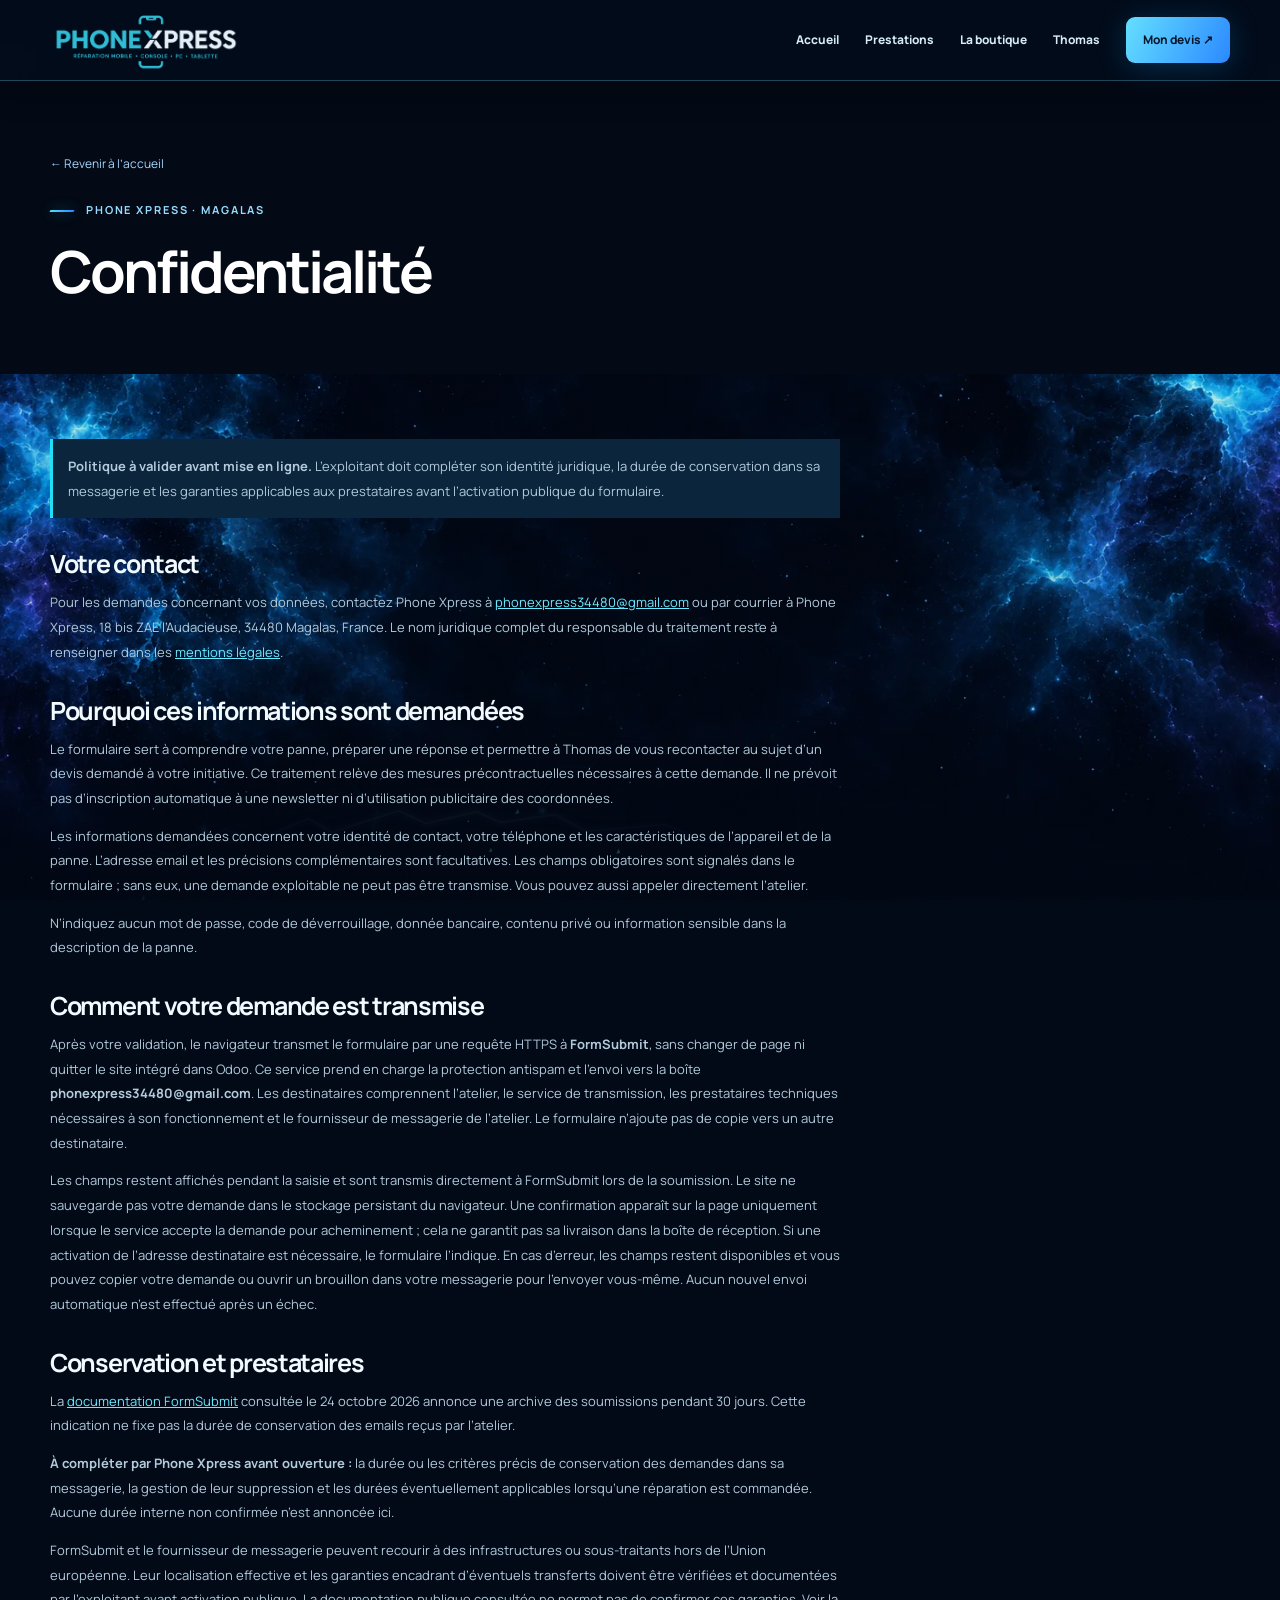
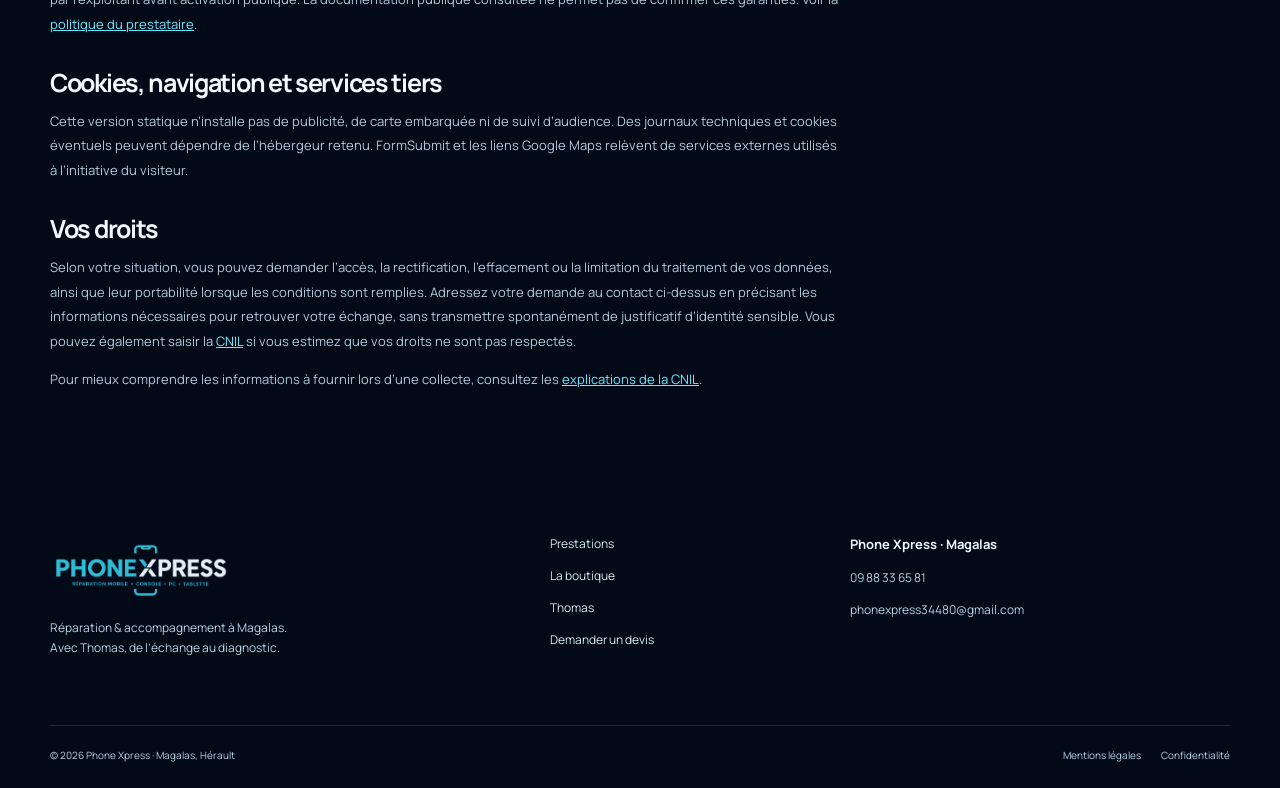
==== commit 4db4da45: "Add files via upload" ====
--- a/confidentialite.html
+++ b/confidentialite.html
@@ -1 +1 @@
-<!doctype html><html lang="fr"><head><meta charset="utf-8"><meta name="viewport" content="width=device-width, initial-scale=1"><meta name="theme-color" content="#071e38"><link rel="icon" type="image/svg+xml" href="assets/icons/favicon.svg"><link rel="icon" type="image/png" href="assets/icons/favicon-32.png"><link rel="apple-touch-icon" href="assets/icons/apple-touch-icon.png"><link rel="stylesheet" href="assets/css/site.css?v=13"><title>Confidentialité · Phone Xpress Magalas</title><meta name="robots" content="index,follow"><link rel="canonical" href="https://www.phone-xpress.fr/confidentialite.html"><link rel="stylesheet" href="assets/css/cinematic-v18.css?v=18"/></head><body class="legal-page"><div class="cyber-backdrop" aria-hidden="true"><span class="cyber-scan"></span><span class="cyber-signal"></span></div><header class="site-header" id="haut"><div class="container nav-inner"><a class="brand" href="index.html#haut" aria-label="Phone Xpress, retour à l’accueil"><img src="assets/images/logo-phone-xpress-cyber.png" width="210" height="81" alt="Phone Xpress"></a><nav id="navigation" class="main-nav" aria-label="Navigation principale"><a href="index.html#haut">Accueil</a><a href="index.html#prestations">Prestations</a><a href="index.html#boutique">La boutique</a><a href="index.html#thomas">Thomas</a><a class="nav-link-cta" href="index.html#devis">Mon devis <span aria-hidden="true">↗</span></a></nav><button class="menu-toggle" type="button" aria-label="Ouvrir le menu" aria-expanded="false" aria-controls="navigation"><span></span><span></span><span></span></button></div></header><main id="contenu"><section class="legal-intro"><div class="container"><a href="index.html">← Revenir à l’accueil</a><p class="eyebrow light">PHONE XPRESS · MAGALAS</p><h1>Confidentialité</h1></div></section><section class="legal-section"><div class="container"><div class="container legal"><p class="legal-notice"><strong>Politique à valider avant mise en ligne.</strong> L’exploitant doit compléter son identité juridique, la durée de conservation dans sa messagerie et les garanties applicables aux prestataires avant l’activation publique du formulaire.</p><h2>Votre contact</h2><p>Pour les demandes concernant vos données, contactez Phone Xpress à <a href="mailto:phonexpress34480@gmail.com">phonexpress34480@gmail.com</a> ou par courrier à Phone Xpress, 18 bis ZAE l’Audacieuse, 34480 Magalas, France. Le nom juridique complet du responsable du traitement reste à renseigner dans les <a href="mentions-legales.html">mentions légales</a>.</p><h2>Pourquoi ces informations sont demandées</h2><p>Le formulaire sert à comprendre votre panne, préparer une réponse et permettre à Thomas de vous recontacter au sujet d’un devis demandé à votre initiative. Ce traitement relève des mesures précontractuelles nécessaires à cette demande. Il ne prévoit pas d’inscription automatique à une newsletter ni d’utilisation publicitaire des coordonnées.</p><p>Les informations demandées concernent votre identité de contact, votre téléphone et les caractéristiques de l’appareil et de la panne. L’adresse email et les précisions complémentaires sont facultatives. Les champs obligatoires sont signalés dans le formulaire ; sans eux, une demande exploitable ne peut pas être transmise. Vous pouvez aussi appeler directement l’atelier.</p><p>N’indiquez aucun mot de passe, code de déverrouillage, donnée bancaire, contenu privé ou information sensible dans la description de la panne.</p><h2>Comment votre demande est transmise</h2><p>Après votre validation, le navigateur transmet le formulaire par une connexion HTTPS à <strong>FormSubmit</strong>. Ce service prend en charge la protection antispam et l’envoi vers la boîte <strong>phonexpress34480@gmail.com</strong>. Les destinataires comprennent l’atelier, le service de transmission, les prestataires techniques nécessaires à son fonctionnement et le fournisseur de messagerie de l’atelier. Le formulaire n’ajoute pas de copie vers un autre destinataire.</p><p>Les champs restent affichés pendant la saisie et sont transmis directement à FormSubmit lors de la soumission. Le site ne stocke pas votre demande dans le navigateur. FormSubmit peut présenter une vérification antispam et sa propre page de confirmation. La livraison seule ne signifie pas que l’adresse de destination a été activée par l’atelier.</p><h2>Conservation et prestataires</h2><p>La <a href="https://formsubmit.co/documentation" rel="noopener noreferrer" target="_blank">documentation FormSubmit</a> consultée le 24 octobre 2026 annonce une archive des soumissions pendant 30 jours. Cette indication ne fixe pas la durée de conservation des emails reçus par l’atelier.</p><p><strong>À compléter par Phone Xpress avant ouverture :</strong> la durée ou les critères précis de conservation des demandes dans sa messagerie, la gestion de leur suppression et les durées éventuellement applicables lorsqu’une réparation est commandée. Aucune durée interne non confirmée n’est annoncée ici.</p><p>FormSubmit et le fournisseur de messagerie peuvent recourir à des infrastructures ou sous-traitants hors de l’Union européenne. Leur localisation effective et les garanties encadrant d’éventuels transferts doivent être vérifiées et documentées par l’exploitant avant activation publique. La documentation publique consultée ne permet pas de confirmer ces garanties. Voir la <a href="https://formsubmit.co/privacy.pdf" rel="noopener noreferrer" target="_blank">politique du prestataire</a>.</p><h2>Cookies, navigation et services tiers</h2><p>Cette version statique n’installe pas de publicité, de carte embarquée ni de suivi d’audience. Des journaux techniques et cookies éventuels peuvent dépendre de l’hébergeur retenu. FormSubmit et les liens Google Maps relèvent de services externes utilisés à l’initiative du visiteur.</p><h2>Vos droits</h2><p>Selon votre situation, vous pouvez demander l’accès, la rectification, l’effacement ou la limitation du traitement de vos données, ainsi que leur portabilité lorsque les conditions sont remplies. Adressez votre demande au contact ci-dessus en précisant les informations nécessaires pour retrouver votre échange, sans transmettre spontanément de justificatif d’identité sensible. Vous pouvez également saisir la <a href="https://www.cnil.fr/fr/plaintes" rel="noopener noreferrer" target="_blank">CNIL</a> si vous estimez que vos droits ne sont pas respectés.</p><p>Pour mieux comprendre les informations à fournir lors d’une collecte, consultez les <a href="https://cnil.fr/fr/exemples-de-formulaire-de-collecte-de-donnees-caractere-personnel" rel="noopener noreferrer" target="_blank">explications de la CNIL</a>.</p></div></div></section></main><footer class="site-footer"><div class="container footer-main"><div><a href="index.html#haut" class="footer-logo"><img src="assets/images/logo-phone-xpress-cyber.png" alt="Phone Xpress" width="190" height="73"></a><p>Réparation &amp; accompagnement à Magalas.<br>Avec Thomas, de l’échange au diagnostic.</p></div><div class="footer-nav"><a href="index.html#prestations">Prestations</a><a href="index.html#boutique">La boutique</a><a href="index.html#thomas">Thomas</a><a href="index.html#devis">Demander un devis</a></div><div class="footer-coord"><strong>Phone Xpress · Magalas</strong><a href="tel:+33988336581">09 88 33 65 81</a><a href="mailto:phonexpress34480@gmail.com">phonexpress34480@gmail.com</a></div></div><div class="container footer-bottom"><span>© 2026 Phone Xpress · Magalas, Hérault</span><span><a href="mentions-legales.html">Mentions légales</a><a href="confidentialite.html">Confidentialité</a></span></div></footer><script defer src="assets/js/site.js"></script><script defer src="assets/js/px-x.js"></script></body></html>+<!doctype html><html lang="fr"><head><meta charset="utf-8"><meta name="viewport" content="width=device-width, initial-scale=1"><meta name="theme-color" content="#071e38"><link rel="icon" type="image/svg+xml" href="assets/icons/favicon.svg"><link rel="icon" type="image/png" href="assets/icons/favicon-32.png"><link rel="apple-touch-icon" href="assets/icons/apple-touch-icon.png"><link rel="stylesheet" href="assets/css/site.css?v=23-formulaire"><title>Confidentialité · Phone Xpress Magalas</title><meta name="robots" content="index,follow"><link rel="canonical" href="https://www.phone-xpress.fr/confidentialite.html"><link rel="stylesheet" href="assets/css/cinematic-v18.css?v=18"/></head><body class="legal-page"><div class="cyber-backdrop" aria-hidden="true"><span class="cyber-scan"></span><span class="cyber-signal"></span></div><header class="site-header" id="haut"><div class="container nav-inner"><a class="brand" href="index.html#haut" aria-label="Phone Xpress, retour à l’accueil"><img src="assets/images/logo-phone-xpress-cyber.png" width="210" height="81" alt="Phone Xpress"></a><nav id="navigation" class="main-nav" aria-label="Navigation principale"><a href="index.html#haut">Accueil</a><a href="index.html#prestations">Prestations</a><a href="index.html#boutique">La boutique</a><a href="index.html#thomas">Thomas</a><a class="nav-link-cta" href="index.html#devis">Mon devis <span aria-hidden="true">↗</span></a></nav><button class="menu-toggle" type="button" aria-label="Ouvrir le menu" aria-expanded="false" aria-controls="navigation"><span></span><span></span><span></span></button></div></header><main id="contenu"><section class="legal-intro"><div class="container"><a href="index.html">← Revenir à l’accueil</a><p class="eyebrow light">PHONE XPRESS · MAGALAS</p><h1>Confidentialité</h1></div></section><section class="legal-section"><div class="container"><div class="container legal"><p class="legal-notice"><strong>Politique à valider avant mise en ligne.</strong> L’exploitant doit compléter son identité juridique, la durée de conservation dans sa messagerie et les garanties applicables aux prestataires avant l’activation publique du formulaire.</p><h2>Votre contact</h2><p>Pour les demandes concernant vos données, contactez Phone Xpress à <a href="mailto:phonexpress34480@gmail.com">phonexpress34480@gmail.com</a> ou par courrier à Phone Xpress, 18 bis ZAE l’Audacieuse, 34480 Magalas, France. Le nom juridique complet du responsable du traitement reste à renseigner dans les <a href="mentions-legales.html">mentions légales</a>.</p><h2>Pourquoi ces informations sont demandées</h2><p>Le formulaire sert à comprendre votre panne, préparer une réponse et permettre à Thomas de vous recontacter au sujet d’un devis demandé à votre initiative. Ce traitement relève des mesures précontractuelles nécessaires à cette demande. Il ne prévoit pas d’inscription automatique à une newsletter ni d’utilisation publicitaire des coordonnées.</p><p>Les informations demandées concernent votre identité de contact, votre téléphone et les caractéristiques de l’appareil et de la panne. L’adresse email et les précisions complémentaires sont facultatives. Les champs obligatoires sont signalés dans le formulaire ; sans eux, une demande exploitable ne peut pas être transmise. Vous pouvez aussi appeler directement l’atelier.</p><p>N’indiquez aucun mot de passe, code de déverrouillage, donnée bancaire, contenu privé ou information sensible dans la description de la panne.</p><h2>Comment votre demande est transmise</h2><p>Après votre validation, le navigateur transmet le formulaire par une requête HTTPS à <strong>FormSubmit</strong>, sans changer de page ni quitter le site intégré dans Odoo. Ce service prend en charge la protection antispam et l’envoi vers la boîte <strong>phonexpress34480@gmail.com</strong>. Les destinataires comprennent l’atelier, le service de transmission, les prestataires techniques nécessaires à son fonctionnement et le fournisseur de messagerie de l’atelier. Le formulaire n’ajoute pas de copie vers un autre destinataire.</p><p>Les champs restent affichés pendant la saisie et sont transmis directement à FormSubmit lors de la soumission. Le site ne sauvegarde pas votre demande dans le stockage persistant du navigateur. Une confirmation apparaît sur la page uniquement lorsque le service accepte la demande pour acheminement ; cela ne garantit pas sa livraison dans la boîte de réception. Si une activation de l’adresse destinataire est nécessaire, le formulaire l’indique. En cas d’erreur, les champs restent disponibles et vous pouvez copier votre demande ou ouvrir un brouillon dans votre messagerie pour l’envoyer vous-même. Aucun nouvel envoi automatique n’est effectué après un échec.</p><h2>Conservation et prestataires</h2><p>La <a href="https://formsubmit.co/documentation" rel="noopener noreferrer" target="_blank">documentation FormSubmit</a> consultée le 24 octobre 2026 annonce une archive des soumissions pendant 30 jours. Cette indication ne fixe pas la durée de conservation des emails reçus par l’atelier.</p><p><strong>À compléter par Phone Xpress avant ouverture :</strong> la durée ou les critères précis de conservation des demandes dans sa messagerie, la gestion de leur suppression et les durées éventuellement applicables lorsqu’une réparation est commandée. Aucune durée interne non confirmée n’est annoncée ici.</p><p>FormSubmit et le fournisseur de messagerie peuvent recourir à des infrastructures ou sous-traitants hors de l’Union européenne. Leur localisation effective et les garanties encadrant d’éventuels transferts doivent être vérifiées et documentées par l’exploitant avant activation publique. La documentation publique consultée ne permet pas de confirmer ces garanties. Voir la <a href="https://formsubmit.co/privacy.pdf" rel="noopener noreferrer" target="_blank">politique du prestataire</a>.</p><h2>Cookies, navigation et services tiers</h2><p>Cette version statique n’installe pas de publicité, de carte embarquée ni de suivi d’audience. Des journaux techniques et cookies éventuels peuvent dépendre de l’hébergeur retenu. FormSubmit et les liens Google Maps relèvent de services externes utilisés à l’initiative du visiteur.</p><h2>Vos droits</h2><p>Selon votre situation, vous pouvez demander l’accès, la rectification, l’effacement ou la limitation du traitement de vos données, ainsi que leur portabilité lorsque les conditions sont remplies. Adressez votre demande au contact ci-dessus en précisant les informations nécessaires pour retrouver votre échange, sans transmettre spontanément de justificatif d’identité sensible. Vous pouvez également saisir la <a href="https://www.cnil.fr/fr/plaintes" rel="noopener noreferrer" target="_blank">CNIL</a> si vous estimez que vos droits ne sont pas respectés.</p><p>Pour mieux comprendre les informations à fournir lors d’une collecte, consultez les <a href="https://cnil.fr/fr/exemples-de-formulaire-de-collecte-de-donnees-caractere-personnel" rel="noopener noreferrer" target="_blank">explications de la CNIL</a>.</p></div></div></section></main><footer class="site-footer"><div class="container footer-main"><div><a href="index.html#haut" class="footer-logo"><img src="assets/images/logo-phone-xpress-cyber.png" alt="Phone Xpress" width="190" height="73"></a><p>Réparation &amp; accompagnement à Magalas.<br>Avec Thomas, de l’échange au diagnostic.</p></div><div class="footer-nav"><a href="index.html#prestations">Prestations</a><a href="index.html#boutique">La boutique</a><a href="index.html#thomas">Thomas</a><a href="index.html#devis">Demander un devis</a></div><div class="footer-coord"><strong>Phone Xpress · Magalas</strong><a href="tel:+33988336581">09 88 33 65 81</a><a href="mailto:phonexpress34480@gmail.com">phonexpress34480@gmail.com</a></div></div><div class="container footer-bottom"><span>© 2026 Phone Xpress · Magalas, Hérault</span><span><a href="mentions-legales.html">Mentions légales</a><a href="confidentialite.html">Confidentialité</a></span></div></footer><script defer src="assets/js/site.js?v=23-formulaire"></script><script defer src="assets/js/px-x.js"></script></body></html>
--- a/assets/css/site.css
+++ b/assets/css/site.css
@@ -1,592 +1,662 @@
-@font-face{font-family:Manrope;src:url('../fonts/manrope-latin.woff2') format('woff2');font-style:normal;font-weight:200 800;font-display:swap}
-:root{--ink:#0b213c;--navy:#071c36;--navy2:#0a2b50;--blue:#1788f2;--lightblue:#82c9ff;--pale:#f3f7fc;--line:#d9e5f1;--muted:#50647c;--font:Manrope,Arial,sans-serif;--ease:cubic-bezier(.22,1,.36,1)}
-*,*::before,*::after{box-sizing:border-box}html{scroll-behavior:smooth;scroll-padding-top:95px}body{margin:0;background:#fff;color:var(--ink);font-family:var(--font);font-size:15px;line-height:1.65;overflow-x:hidden}button,input,select,textarea{font:inherit}button{cursor:pointer}img,svg{max-width:100%}img{display:block}a{color:inherit;text-decoration:none}a:focus-visible,button:focus-visible,input:focus-visible,select:focus-visible,textarea:focus-visible{outline:3px solid #27a4ff;outline-offset:3px}p,h1,h2,h3{margin-top:0}h1,h2,h3{line-height:1.12;letter-spacing:-.052em}em{font-style:normal;color:var(--blue)}.container{width:min(1180px,calc(100% - 52px));margin-inline:auto}.skip{position:fixed;z-index:200;top:-100px;left:20px;padding:12px 18px;background:#fff;border-radius:8px}.skip:focus{top:12px}.section{padding:110px 0}.eyebrow{font:700 11px/1.4 var(--font);color:#216cae;letter-spacing:.17em;text-transform:uppercase;margin:0 0 22px}.eyebrow.light{color:#9ed3ff}.btn{display:inline-flex;align-items:center;justify-content:center;gap:24px;min-height:51px;border-radius:7px;padding:13px 23px;font-size:12px;font-weight:800;letter-spacing:.015em;transition:transform .25s var(--ease),background .2s,color .2s,box-shadow .25s var(--ease);border:1px solid transparent}.btn:hover{transform:translateY(-3px)}.btn-blue,.btn-primary{background:var(--blue);color:#fff;box-shadow:0 13px 32px #005fbb42}.btn-blue:hover,.btn-primary:hover{background:#2b9bfa;box-shadow:0 15px 32px #005fbb54}.btn-ghost{color:#e0edfc;border-color:#6989a788;background:#ffffff06}.btn-ghost:hover{background:#ffffff18}.btn-light{background:#fff;color:#072a52}.btn-light:hover{background:#dceefe}.nav-inner{height:82px;display:flex;align-items:center;justify-content:space-between;gap:28px}.site-header{position:sticky;z-index:95;top:0;background:#fffffff5;backdrop-filter:blur(19px);border-bottom:1px solid #c5d9eb70;transition:box-shadow .25s}.site-header.scrolled{box-shadow:0 7px 26px #06295112}.brand{width:198px;flex:0 0 198px}.brand img{width:100%;height:auto}.main-nav{display:flex;align-items:center;gap:29px}.main-nav>a{font-size:12px;font-weight:750;color:#30425a;transition:color .15s}.main-nav>a:hover,.main-nav>a.active{color:#0b7ed4}.main-nav .nav-link-cta{background:#092a50;color:#fff;border-radius:6px;padding:13px 17px}.main-nav .nav-link-cta:hover{color:#fff;background:#145384}.menu-toggle{display:none;border:1px solid #c4d5e7;border-radius:8px;background:#fff;width:46px;height:43px;align-items:center;justify-content:center;flex-direction:column;gap:5px}.menu-toggle span{width:20px;height:2px;background:#092b4d;transition:transform .2s,opacity .2s}.menu-toggle[aria-expanded=true] span:first-child{transform:translateY(7px) rotate(45deg)}.menu-toggle[aria-expanded=true] span:nth-child(2){opacity:0}.menu-toggle[aria-expanded=true] span:last-child{transform:translateY(-7px) rotate(-45deg)}
-/* Cinematic intro, moving lattice visible without hover */
-.hero{position:relative;isolation:isolate;overflow:hidden;background:radial-gradient(ellipse at 83% 35%,#194c7a 0,transparent 44%),linear-gradient(110deg,#04162b,#092f53 82%,#071d39);color:#fff}.hero:before{content:"";position:absolute;inset:0;z-index:-2;background:linear-gradient(30deg,transparent 49.35%,#58b6ff18 49.7%,#58b6ff18 50.3%,transparent 50.65%),linear-gradient(150deg,transparent 49.35%,#58b6ff18 49.7%,#58b6ff18 50.3%,transparent 50.65%),linear-gradient(90deg,transparent 49.35%,#58b6ff0a 49.7%,#58b6ff0a 50.3%,transparent 50.65%);background-size:88px 102px;opacity:.32;animation:latticeDrift 26s linear infinite}.hero:after{content:"";position:absolute;inset:0;z-index:-1;background:linear-gradient(90deg,#051b34fa 0%,#051b34b3 39%,transparent 80%);pointer-events:none}.honey-glow{position:absolute;top:-25%;left:32%;width:70%;height:145%;pointer-events:none;background:radial-gradient(ellipse at 60% 50%,#1182d33a,transparent 65%);filter:blur(30px);animation:glow 8s ease-in-out infinite alternate}.hero-layout{min-height:660px;display:grid;grid-template-columns:51% 49%;align-items:center;position:relative;padding:70px 0 90px}.hero-copy{position:relative;z-index:3}.hero-eyebrow{color:#a9d8ff;display:flex;align-items:center;gap:10px;letter-spacing:.19em}.hero-eyebrow>span{width:7px;height:7px;border-radius:50%;background:#4fc5ff;box-shadow:0 0 0 6px #159cf026}.hero h1{font-size:clamp(48px,5.3vw,78px);font-weight:800;line-height:1.07;margin-bottom:26px;max-width:680px;letter-spacing:-.07em}.hero h1 em{color:#85cdff}.hero-copy>p{font-size:15px;line-height:1.95;color:#c2d5e7;max-width:470px}.hero-actions{display:flex;gap:12px;flex-wrap:wrap;margin:31px 0 28px}.hero-proof{display:flex;align-items:center;flex-wrap:wrap;gap:10px;font-size:10px;font-weight:650;color:#a8c3dc;letter-spacing:.02em}.proof-check{background:#1a91e9;border-radius:50%;display:grid;place-items:center;font-size:12px;width:18px;height:18px;color:#fff}.proof-sep{width:3px;height:3px;background:#83c8ff;border-radius:50%}.hero-media{align-self:stretch;position:relative;display:grid;place-items:center}.hero-media:before{content:"";position:absolute;width:95%;aspect-ratio:1;border:1px solid #6cc3ff26;border-radius:50%;box-shadow:0 0 0 44px #64bfff06,0 0 0 105px #64bfff04;animation:haloBreath 6s ease-in-out infinite alternate}.hero-media picture{display:block;width:118%;position:relative;margin-left:-9%;filter:drop-shadow(0 40px 45px #020f2ea6);animation:heroFloat 8s ease-in-out infinite}.hero-media img{width:100%;height:auto;aspect-ratio:1.48;object-fit:contain}.hex-label{position:absolute;right:10px;top:12%;z-index:1;font-family:monospace;letter-spacing:.16em;color:#62c6ff;font-size:12px}.hex-label span{color:#b9d5ec}.hero-caption{position:absolute;bottom:7%;right:1%;font-size:9px;letter-spacing:.25em;color:#a8c8e4}.hero-tail{position:relative;display:flex;justify-content:space-between;gap:20px;border-top:1px solid #a8daf51e;padding:17px 0 20px;color:#9eb4cb;font:700 9px/1.4 var(--font);letter-spacing:.17em}
-/* Service cards */
-.services-section{background:#f8fbfe}.section-head{display:flex;justify-content:space-between;align-items:flex-end;gap:50px;margin-bottom:38px}.section-head h2,.shop-copy h2,.person-copy h2,.quote-top h2{font-size:clamp(36px,4.6vw,59px);font-weight:800;margin-bottom:0}.section-head>p{max-width:370px;line-height:1.9;color:var(--muted);margin:0 0 4px;font-size:14px}.services-grid{display:grid;grid-template-columns:repeat(3,minmax(0,1fr));gap:22px}.service-card{background:#fff;border:1px solid #d8e4f0;border-radius:13px;overflow:hidden;box-shadow:0 8px 25px #082a4b07;transition:transform .35s var(--ease),box-shadow .35s,border-color .35s}.service-card:hover{transform:translateY(-7px);box-shadow:0 20px 38px #092f541b;border-color:#96c3ec}.service-visual{height:auto;aspect-ratio:1.54;position:relative;background:#0b2b4b}.service-visual>img{width:100%;height:100%;object-fit:cover;transition:transform .5s var(--ease)}.service-card:hover .service-visual>img{transform:scale(1.045)}.card-numb{position:absolute;top:14px;left:16px;color:#fff8;font:700 11px monospace;letter-spacing:.1em}.category-icon{position:absolute;bottom:-22px;left:22px;width:47px;height:47px;border-radius:50%;border:3px solid #fff;display:grid;place-items:center;color:#fff;background:#081e38;box-shadow:0 5px 14px #0b264d32;z-index:2}.category-icon svg{width:24px;height:24px}.service-info{padding:38px 22px 22px}.service-info h3{font-size:21px;font-weight:800;margin-bottom:12px}.service-info p{color:#556981;font-size:12px;line-height:1.85;margin-bottom:20px;min-height:65px}.service-link{border-top:1px solid #dfebf4;padding-top:15px;display:flex;justify-content:space-between;color:#0a5896;font-size:11px;font-weight:800}.service-link:hover{color:var(--blue)}.services-note{margin-top:32px;display:flex;align-items:center;gap:13px;color:#71849a;font-size:11px}.services-note span{font-size:19px;color:#1288dc}
-/* Real workshop presentation (conceptual illustration labelled as such) */
-.shop-section{background:radial-gradient(ellipse at 100% 15%,#143d67,#071c36 50%,#04172c 100%);color:white;position:relative;overflow:hidden}.shop-grid{display:grid;grid-template-columns:1.08fr .92fr;gap:70px;align-items:center}.shop-photo,.person-photo{min-width:0;position:relative;border-radius:16px;overflow:hidden}.shop-photo{box-shadow:0 26px 70px #020b1c99;border:1px solid #60b3fc36;aspect-ratio:1.09}.shop-photo>img,.person-photo>img{width:100%;height:100%;object-fit:cover}.photo-stamp{position:absolute;left:20px;top:20px;background:#062644db;backdrop-filter:blur(11px);border:1px solid #acd9ff55;padding:11px 15px;border-radius:6px;font:800 10px/1.4 var(--font);letter-spacing:.12em;color:#fff}.dot{display:inline-block;width:7px;height:7px;margin-right:8px;border-radius:50%;background:#1eb1ff;box-shadow:0 0 0 5px #1eb1ff22}.photo-disclaimer{position:absolute;bottom:12px;left:14px;right:14px;font-size:9px;line-height:1.4;color:#fff;background:#061426bb;padding:6px 10px;border-radius:3px;display:inline-block;width:max-content;max-width:calc(100% - 28px)}.shop-copy h2{color:#fff}.shop-copy h2 em{color:#99d2ff}.shop-copy>p:not(.eyebrow):not(.shop-note){color:#b9cde0;font-size:14px;line-height:1.95;margin:26px 0 30px}.shop-copy address{font-style:normal;border-left:3px solid var(--blue);padding-left:22px;display:flex;gap:7px;flex-direction:column;color:#bbd1e5;font-size:14px}.shop-copy address strong{color:#fff;font-size:19px}.shop-links{display:flex;gap:23px;align-items:center;flex-wrap:wrap;margin-top:30px}.shop-call{font-weight:800;color:#d7edff;font-size:14px}.shop-note{margin-top:20px;color:#98b0c8;font-size:11px;line-height:1.75}
-/* human-centered technician */
-.person-section{background:#eef5fc}.person-grid{display:grid;grid-template-columns:.94fr 1.06fr;gap:90px;align-items:center}.person-copy h2{max-width:450px}.person-copy>p:not(.eyebrow){margin:28px 0;color:#526980;line-height:1.95;max-width:460px}.person-points{border-top:1px solid #d1deeb;margin:32px 0 22px}.person-points span{display:block;padding:14px 0;border-bottom:1px solid #d1deeb;font-size:13px;font-weight:650}.person-points b{color:#1085cf;font-size:11px;font-family:monospace;letter-spacing:.03em;margin-right:17px}.text-cta{display:inline-flex;align-items:center;gap:27px;color:#005b9f;font-weight:800;font-size:12px;margin-top:8px}.text-cta:hover{color:#168beb}.person-photo{aspect-ratio:1.19;box-shadow:0 25px 45px #21466a2c}.person-stamp{position:absolute;left:22px;top:22px;display:flex;flex-direction:column;gap:3px;background:#092744e8;padding:13px 20px;border-radius:7px;color:#fff}.person-stamp strong{letter-spacing:.13em;font-size:15px}.person-stamp span{color:#b6dbf7;font-size:10px}
-/* Quote + FormSubmit */
-.quote-section{background:radial-gradient(circle at 76% 10%,#0d4b80,#062443 48%,#04182e);color:#fff}.quote-top{text-align:center;max-width:720px;margin:0 auto 42px}.quote-top h2{color:#fff}.quote-top h2 em{color:#91cfff}.quote-top>p:not(.eyebrow){color:#bacfe2;line-height:1.8;margin:22px auto 0;max-width:520px;font-size:14px}.quote-grid{display:grid;grid-template-columns:minmax(0,1.45fr) minmax(250px,.7fr);gap:26px;align-items:start}.quote-form-wrap{background:#fff;color:var(--ink);border-radius:16px;padding:34px 34px 32px;box-shadow:0 20px 65px #010d2561}.field-grid{display:grid;grid-template-columns:repeat(2,minmax(0,1fr));gap:19px 17px}.field{display:flex;flex-direction:column;gap:9px;min-width:0}.field.full{grid-column:1/-1}.field label{font-size:11px;font-weight:800;color:#23425e}.field label>span,.consent b{color:#1585dc}.field label small{font-size:10px;color:#788b9e;font-weight:500}.field input,.field select,.field textarea{display:block;width:100%;min-width:0;background:#f5f8fb;color:#163a58;border:1px solid #cfdeea;border-radius:7px;padding:13px 14px;min-height:48px;font-size:12px;outline:none;transition:border .2s,box-shadow .2s}.field input:focus,.field select:focus,.field textarea:focus{border-color:#298fe7;box-shadow:0 0 0 3px #168ef222}.field input::placeholder,.field textarea::placeholder{color:#8c9bac}.field textarea{resize:vertical;min-height:105px}.consent{display:flex;gap:12px;align-items:flex-start;margin:22px 0 16px;font-size:10px;line-height:1.85;color:#62768d}.consent input{margin-top:3px;min-width:17px;min-height:17px;accent-color:var(--blue)}.consent a{color:#0067b3;text-decoration:underline}.send-btn{width:100%;display:flex;justify-content:space-between;min-height:54px}.send-btn:disabled{opacity:.65;cursor:wait}.form-small{margin:17px 0 0;font-size:10px;color:#708296;line-height:1.85}.quote-status{font-size:12px;color:#155b89}.quote-status:not(:empty){padding:13px 14px;background:#e3f1fd;border-radius:6px;margin:12px 0}.quote-status.error{color:#9a2d26;background:#fff0ed}.trap{position:absolute;left:-99999px;width:1px;height:1px;overflow:hidden}.quote-aside-card{background:#ffffff10;border:1px solid #aad9ff30;border-radius:13px;padding:34px;color:#fff}.quote-asterisk{font-size:35px;color:#57b8ff}.quote-aside h3{font-size:25px;max-width:270px;line-height:1.25;margin:15px 0 27px}.big-phone{color:#a2d7ff;font-size:clamp(20px,2.2vw,28px);font-weight:800;letter-spacing:-.045em}.quote-aside-card>p{color:#b1cadf;font-size:12px;margin:22px 0}.quote-aside-card>a:last-child{color:#fff;font-weight:800;text-decoration:underline;font-size:12px}.quote-tip{padding:24px 8px;color:#95b4cf;font-size:11px;line-height:1.9}
-/* Footer and floating assistant */
-.site-footer{background:#fff;color:#16304c;padding:65px 0 25px}.footer-main{display:grid;grid-template-columns:1.15fr .65fr .95fr;gap:40px;align-items:start}.footer-logo img{width:180px;height:auto}.footer-main p{max-width:360px;margin-top:15px;color:#71839a;font-size:12px}.footer-nav,.footer-coord{display:flex;flex-direction:column;gap:12px;font-size:12px}.footer-nav a,.footer-coord a{color:#45627e}.footer-coord strong{font-size:13px}.footer-nav a:hover,.footer-coord a:hover,.footer-bottom a:hover{color:#007bd2}.footer-bottom{display:flex;justify-content:space-between;gap:18px;align-items:center;margin-top:55px;padding-top:21px;border-top:1px solid var(--line);color:#7b8da1;font-size:10px}.footer-bottom>span:last-child{display:flex;gap:20px}.mobile-actions{display:none}.px-mascot{position:fixed;right:14px;bottom:7px;z-index:83;width:120px;pointer-events:none}.mascot-launcher{pointer-events:auto;position:relative;display:block;border:0;background:transparent;padding:0;margin:0;width:120px;height:185px;filter:drop-shadow(0 7px 13px #001e4166)}.mascot-poses{display:block;width:100%;height:100%;position:relative}.mascot-pose{position:absolute;inset:0;width:100%;height:100%;object-fit:contain;object-position:bottom;transition:opacity .28s ease,transform .35s var(--ease);transform-origin:center bottom;pointer-events:none}.mascot-pose-closed{opacity:1;transform:translateY(1px)}.mascot-pose-open{opacity:0;transform:translateY(10px) scale(.93)}.mascot-launcher[aria-expanded=true] .mascot-pose-closed{opacity:0;transform:translateY(8px) scale(.92)}.mascot-launcher[aria-expanded=true] .mascot-pose-open{opacity:1;transform:translateY(0) scale(1)}.mascot-launcher:hover .mascot-poses{filter:drop-shadow(0 0 6px #69baff66)}.mascot-mark{position:absolute;top:24px;right:0;z-index:4;width:26px;height:26px;border-radius:50%;background:#e4f4ff;border:2px solid #2084d5;display:grid;place-items:center;color:#064674;font-size:13px;font-weight:850;box-shadow:0 3px 8px #001c3960}.mascot-dialog{position:absolute;pointer-events:auto;right:12px;bottom:184px;width:275px;padding:20px;background:#fff;border:1px solid #a1cbed;box-shadow:0 12px 40px #001b3b51;border-radius:15px 15px 4px 15px;color:#153a5e;animation:bubble .22s var(--ease)}.mascot-dialog[hidden]{display:none}.mascot-first{display:flex;flex-direction:column;align-items:flex-start;gap:10px}.mini-label{font-size:10px;color:#3879aa}.mascot-first strong{font-size:19px;line-height:1.2;letter-spacing:-.04em;max-width:200px}.mascot-first p{color:#607995;margin:0;font-size:11px}.mascot-call{background:#0b4d81;color:#fff;padding:11px 14px;display:flex;justify-content:space-between;border-radius:6px;width:100%;font-size:11px;font-weight:750}.mascot-devis{font-size:11px;text-decoration:underline;color:#126db4}.mascot-close{position:absolute;top:6px;right:6px;border:0;width:32px;height:32px;border-radius:50%;background:transparent;color:#51738c;font-size:25px}
-/* compliance pages: distinct from the five-section main scroll */
-.legal-intro{padding:70px 0;background:var(--navy);color:#fff}.legal-intro a{font-size:12px;color:#a3d7ff}.legal-intro .eyebrow{margin-top:26px}.legal-intro h1{font-size:clamp(34px,5vw,58px);margin:0}.legal-section{padding:65px 0}.legal-section .legal{max-width:790px;margin:0}.legal h2{font-size:25px;margin:32px 0 12px}.legal p,.legal li{font-size:13px;line-height:1.9;color:#50667d}.legal a{color:#006cbf;text-decoration:underline}.legal-notice{padding:15px;background:#f1f8ff;border-left:3px solid #1788f2}.not-found{max-width:600px;margin:20vh auto;padding:25px}.not-found h1{font-size:42px}
-@keyframes latticeDrift{to{background-position:176px 0,176px 0,176px 0}}@keyframes heroFloat{0%,100%{transform:translateY(0)}50%{transform:translateY(-16px)}}@keyframes haloBreath{from{transform:scale(.9);opacity:.5}to{transform:scale(1.05);opacity:1}}@keyframes glow{from{opacity:.45}to{opacity:1}}@keyframes bubble{from{opacity:0;transform:translateY(8px) scale(.98)}to{opacity:1;transform:none}}
-@media(min-width:901px){.js-motion .reveal{transition:opacity .75s var(--ease),transform .75s var(--ease)}}
-@media(max-width:1000px){.main-nav{gap:17px}.hero h1{font-size:clamp(42px,5vw,64px)}.shop-grid,.person-grid{gap:40px}.service-info h3{font-size:19px}}
-@media(max-width:820px){.container{width:min(100% - 36px,680px)}.nav-inner{height:72px}.brand{width:165px;flex-basis:165px}.menu-toggle{display:flex;z-index:4}.main-nav{display:none;position:absolute;top:72px;left:0;right:0;background:#fff;box-shadow:0 18px 25px #001d3c22;padding:18px 24px 25px;flex-direction:column;align-items:stretch;gap:4px}.main-nav.open{display:flex}.main-nav a{padding:10px 5px;min-height:44px}.main-nav .nav-link-cta{padding:13px 16px;text-align:center;margin-top:8px}.hero-layout{grid-template-columns:1fr;min-height:0;padding:65px 0 36px}.hero h1{font-size:clamp(41px,7.5vw,64px)}.hero-copy{max-width:680px}.hero-media{height:370px}.hero-media picture{width:min(100%,550px);margin:0}.hero-media:before{width:60%}.section{padding:78px 0}.services-grid{grid-template-columns:repeat(2,minmax(0,1fr))}.shop-grid,.person-grid{grid-template-columns:1fr;gap:37px}.shop-photo{max-height:480px}.shop-copy{max-width:540px}.person-photo{max-height:470px;order:2}.person-copy{order:1}.quote-grid{grid-template-columns:1fr}.quote-aside{display:grid;grid-template-columns:1fr 1fr;gap:22px}.quote-aside-card{padding:25px}.quote-tip{align-self:center}.footer-main{grid-template-columns:1fr 1fr}.footer-main>div:first-child{grid-column:1/-1}}
-@media(max-width:550px){.container{width:calc(100% - 34px)}.hero-layout{padding-top:44px}.hero h1{font-size:clamp(39px,9vw,54px)}.hero h1 em{display:inline}.hero-copy>p{font-size:13px}.hero-actions{gap:9px}.hero-actions .btn{font-size:11px;padding:12px 14px;gap:12px}.hero-proof{gap:7px;font-size:9px}.hero-media{height:255px;margin-top:15px}.hero-media picture{width:113%}.hero-caption{right:0;bottom:0;font-size:7px}.hero-tail{font-size:8px}.hero-tail span:last-child{display:none}.section-head{display:block}.section-head h2,.shop-copy h2,.person-copy h2,.quote-top h2{font-size:clamp(33px,8.6vw,46px)}.section-head>p{margin-top:22px}.services-grid{grid-template-columns:1fr;gap:19px}.service-visual{aspect-ratio:1.75}.service-info{padding:35px 21px 20px}.service-info h3{font-size:21px}.service-info p{min-height:0;margin-bottom:15px;font-size:12px}.shop-photo{aspect-ratio:1.3}.shop-links{gap:17px}.person-photo{aspect-ratio:1.22}.quote-form-wrap{padding:24px 18px}.field-grid{gap:15px}.field-grid .field{grid-column:1/-1}.field input,.field select{min-height:46px}.quote-aside{grid-template-columns:1fr;gap:0}.quote-aside-card h3{max-width:none}.quote-tip{padding:20px 6px}.footer-main{grid-template-columns:1fr;gap:24px}.footer-main>div:first-child{grid-column:auto}.footer-bottom{align-items:flex-start;flex-direction:column;gap:15px}.site-footer{padding-bottom:110px}.mobile-actions{position:fixed;display:flex;gap:9px;bottom:0;left:0;right:0;z-index:82;background:#ffffffed;backdrop-filter:blur(15px);border-top:1px solid #d0e2f0;padding:10px 14px calc(10px + env(safe-area-inset-bottom))}.mobile-actions a{display:grid;place-items:center;min-height:42px;flex:1;border-radius:6px;font-size:11px;font-weight:800;border:1px solid #bad7ea}.mobile-actions a:last-child{background:#082d54;color:#fff}.px-mascot{right:5px;bottom:calc(64px + env(safe-area-inset-bottom));width:90px}.mascot-launcher{width:90px;height:138px}.mascot-dialog{bottom:141px;right:4px;width:min(270px,calc(100vw - 28px))}.mascot-mark{top:15px;right:1px;width:22px;height:22px}.legal-section{padding:30px 0}.legal-section .legal{overflow-wrap:break-word}}
-@media(max-width:375px){.hero-actions{flex-direction:column}.hero-actions .btn{width:100%}.hero-media{height:210px}.px-mascot{width:72px}.mascot-launcher{width:72px;height:116px}.mascot-dialog{bottom:117px}}
-@media(prefers-reduced-motion:reduce){html{scroll-behavior:auto}*,*::before,*::after{animation:none!important;transition:none!important}.js-motion .reveal{opacity:1!important;transform:none!important}}
-@media print{.site-header,.mobile-actions,.px-mascot{display:none}.hero,.shop-section,.quote-section{background:#fff!important;color:#000!important}.hero *,.shop-section *,.quote-section *{color:#000!important}.section{padding:28px 0}.container{width:100%}}
-
-
-/* ========================================================
-   PHONE XPRESS V7 — NEON RIFT / PERFORMANCE-FIRST CYBERPUNK
-   No grid, no full-screen blur animation, no canvas.
-   A static vector scene plus ONE GPU-transformed scanning beam.
-   ======================================================== */
-:root{--blue:#04b9f4;--lightblue:#69f1ff;--ink:#e8f5ff;--muted:#a7bdcf;--line:rgba(80,180,235,.24)}
-body{color:#eaf7ff;background:#050c16}
-.cyber-backdrop{position:fixed;inset:0;z-index:0;pointer-events:none;overflow:hidden;contain:layout paint;background:linear-gradient(165deg,#050a13,#081626 54%,#070d18)}
-.cyber-backdrop::before{content:"";position:absolute;inset:0;background:url('../images/cyberpunk-neon-rift.svg') center center/cover no-repeat;opacity:.92}
-.cyber-scan{position:absolute;left:-6%;top:0;height:100%;width:2px;background:linear-gradient(to bottom,transparent,rgba(27,218,255,.3) 18%,rgba(35,198,255,.35) 50%,rgba(186,89,255,.20) 80%,transparent);opacity:.6;transform:translate3d(-60px,0,0);animation:neonTraverse 17s linear infinite;box-shadow:0 0 16px 2px rgba(10,199,253,.16);will-change:transform}
-.cyber-backdrop .cyber-signal{position:absolute;right:5vw;top:24vh;width:88px;height:2px;background:linear-gradient(90deg,transparent,#00e4ff,transparent);box-shadow:0 0 12px #1cd9ff90;opacity:.7;animation:signalFlicker 6s steps(1,end) infinite}
-@keyframes neonTraverse{to{transform:translate3d(112vw,0,0)}}
-@keyframes signalFlicker{0%,16%,22%,65%,70%,100%{opacity:.10}18%,62%,68%{opacity:.75}}
-.site-header,main,.site-footer,.mobile-actions{position:relative;z-index:1}
-.site-header{position:sticky;top:0;background:rgba(4,12,24,.95);border-bottom:1px solid rgba(45,197,250,.23);backdrop-filter:none;box-shadow:0 6px 24px rgba(0,0,0,.2)}
-.site-header.scrolled{box-shadow:0 5px 28px #0008,0 1px 0 rgba(29,213,255,.18)}
-.main-nav>a{color:#c0d9ec}.main-nav>a:hover,.main-nav>a.active{color:#5ce5ff}
-.main-nav .nav-link-cta{color:#001b2b;background:linear-gradient(115deg,#19d8fa,#5d95ff);box-shadow:0 0 22px rgba(35,195,255,.18)}
-.main-nav .nav-link-cta:hover{background:#5eeaff;color:#001b2b}
-.menu-toggle{background:#081b2d;border-color:#25739e}.menu-toggle span{background:#c9f4ff}
-.btn-blue,.btn-primary{color:#061526;background:linear-gradient(105deg,#30ecff,#2a9dff);box-shadow:0 0 24px rgba(20,207,253,.2)}
-.btn-blue:hover,.btn-primary:hover{background:#7ff7ff;color:#071624;box-shadow:0 0 30px rgba(20,207,253,.31)}
-.btn-ghost{color:#c5ebff;border-color:#34bde252;background:rgba(4,28,47,.66)}
-.btn-ghost:hover{background:rgba(13,106,149,.3)}
-.btn-light{background:#d9f9ff;color:#082336}
-.eyebrow,.eyebrow.light{color:#63e2fc}
-em,.hero h1 em,.section-head h2 em,.shop-copy h2 em,.person-copy h2 em,.quote-top h2 em{color:#64dcff}
-.hero{background:linear-gradient(90deg,rgba(3,10,19,.86) 0%,rgba(3,11,23,.69) 45%,rgba(3,11,23,.17) 100%);color:#fff;isolation:isolate;border-bottom:1px solid rgba(69,205,255,.28)}
-.hero::before{content:"";position:absolute;top:0;right:0;bottom:0;left:0;z-index:-2;background:radial-gradient(ellipse at 78% 40%,rgba(1,139,229,.16),transparent 52%);animation:none;opacity:1}
-.hero::after{background:linear-gradient(90deg,rgba(3,10,20,.73),rgba(3,10,20,.34) 49%,transparent 100%)}
-.honey-glow{display:none}
-.hero-media::before{box-shadow:0 0 0 1px rgba(27,217,249,.16),0 0 0 44px rgba(25,177,238,.015);border-color:rgba(78,218,255,.15);animation:none}
-.hero-media picture{animation:heroFloat 9s ease-in-out infinite;filter:drop-shadow(0 24px 22px rgba(0,10,27,.4))}
-.hero-eyebrow>span{background:#00eaff;box-shadow:0 0 12px #00eaff80}
-.hero-proof{color:#bdd5e8}.hero h1{color:#f6fcff;text-shadow:0 2px 28px #0006}
-.hero-copy>p{color:#bed9eb}
-.hero-tail{border-top-color:rgba(53,174,225,.27);color:#84a9c3}
-.services-section,.person-section{background:rgba(4,12,24,.60);color:#edf7ff;backdrop-filter:none;border-bottom:1px solid rgba(74,191,243,.18)}
-.services-section{background:linear-gradient(90deg,rgba(5,14,26,.81),rgba(4,15,27,.62) 53%,rgba(5,12,25,.69))}
-.person-section{background:linear-gradient(105deg,rgba(4,14,27,.78),rgba(9,15,30,.59) 55%,rgba(3,14,27,.72))}
-.section-head h2,.shop-copy h2,.person-copy h2,.quote-top h2{color:#f3fbff}
-.section-head>p,.person-copy>p:not(.eyebrow){color:#b0d0df}
-.services-section .section-head,.person-section .person-grid{position:relative}
-.section-head:before,.shop-copy:before,.person-copy:before,.quote-top:before{content:"";display:block;width:62px;height:3px;background:linear-gradient(90deg,#22efff,#2f8bff);box-shadow:0 0 14px rgba(25,226,255,.32);margin:0 0 24px;transform:skewX(-28deg)}
-.quote-top:before{margin:0 auto 24px}
-.service-card{background:linear-gradient(145deg,rgba(12,31,50,.98),rgba(5,19,34,.98));border:1px solid rgba(55,158,208,.31);border-radius:10px;box-shadow:0 10px 34px #0005;transition:transform .25s ease,border-color .25s ease,box-shadow .25s ease}
-.service-card:hover{border-color:#2fd8fa;box-shadow:0 15px 40px #0007,0 0 0 1px rgba(32,215,255,.18);transform:translateY(-5px)}
-.service-info h3{color:#f3fbff}
-.service-info p{color:#a9c7dc}
-.service-visual{background:#081c2e}
-.service-link{border-color:rgba(102,185,223,.22);color:#4ee3ff}
-.service-link:hover{color:#f2ffff}
-.services-note{color:#90bed1}
-.category-icon{background:#071d2b;border-color:#24ceef;color:#a6f8ff;box-shadow:0 0 15px rgba(10,215,249,.16)}
-.shop-section{background:linear-gradient(100deg,rgba(3,10,19,.70),rgba(8,14,29,.78) 57%,rgba(5,16,30,.70));backdrop-filter:none;border-bottom:1px solid rgba(91,203,255,.19)}
-.shop-photo{border:1px solid rgba(41,187,241,.4);box-shadow:0 22px 48px rgba(0,0,0,.40)}
-.shop-copy>p:not(.eyebrow):not(.shop-note){color:#b5cadc}
-.shop-copy address{border-color:#1ad6f3;color:#b7d8e9}
-.shop-note{color:#93b6cb}
-.shop-call{color:#8eeeff}
-.person-points{border-color:rgba(76,181,221,.22)}.person-points span{border-color:rgba(76,181,221,.21);color:#d8effb}.person-points b{color:#65eaff}.text-cta{color:#6eeafe}
-.person-photo{box-shadow:0 20px 50px #0007;border:1px solid rgba(50,189,236,.2)}
-.quote-section{background:linear-gradient(100deg,rgba(3,12,25,.82),rgba(8,18,34,.66) 45%,rgba(3,12,25,.79));backdrop-filter:none}
-.quote-top>p:not(.eyebrow){color:#bdd9e8}
-.quote-form-wrap{background:#f5faff;color:#0f2941;box-shadow:0 20px 50px #0008;border:1px solid rgba(83,209,252,.32);backdrop-filter:none}
-.quote-aside-card{background:rgba(8,26,44,.93);border:1px solid rgba(42,189,241,.34);backdrop-filter:none}
-.quote-tip{color:#a3c6d9}
-.big-phone{color:#72e7ff}
-.site-footer{background:rgba(3,10,19,.88);color:#d5edff;border-top:1px solid rgba(43,199,246,.25)}
-.footer-main p,.footer-nav a,.footer-coord a,.footer-bottom{color:#91b6cd}
-.footer-nav a:hover,.footer-coord a:hover,.footer-bottom a:hover{color:#5de4ff}
-.footer-bottom{border-color:rgba(68,188,242,.2)}
-.mobile-actions{background:#071725f2;backdrop-filter:none;border-top-color:rgba(68,197,246,.4)}
-.mobile-actions a{color:#e3f7ff;border-color:rgba(70,184,236,.34)}
-.mobile-actions a:last-child{background:linear-gradient(115deg,#22ddf8,#258df4);color:#051b2b}
-.mascot-dialog{background:#071e31;color:#e4f7ff;border-color:#2ec5e9;box-shadow:0 14px 35px #0009;backdrop-filter:none}
-.mascot-first p,.mini-label{color:#b3d5e6}
-.mascot-call{background:#006b97;color:#fff}.mascot-devis{color:#7deaff}
-/* Static chrome-cut UI accents: an actual cyberpunk design language, not a technical grid. */
-.service-card::before{content:"";position:absolute;top:-1px;left:16px;width:68px;height:2px;background:linear-gradient(90deg,#21e1fa,#2f8bff);opacity:.8;z-index:3}
-.service-card{position:relative}
-.shop-photo,.person-photo{outline:1px solid rgba(51,174,228,.14);outline-offset:5px}
-.quote-form-wrap{position:relative}
-.quote-form-wrap::before{content:"";position:absolute;top:-1px;left:30px;width:95px;height:2px;background:#15d9fe;box-shadow:0 0 14px rgba(21,217,254,.37)}
-@media(max-width:930px){.main-nav{background:#071827;border:1px solid #257da2}.main-nav>a{color:#dcf5ff}.main-nav .nav-link-cta{color:#061724}.cyber-backdrop::before{background-position:58% center}}
-@media(max-width:550px){.cyber-backdrop::before{background-position:62% center;opacity:.8}.cyber-scan{opacity:.3}.hero{background:linear-gradient(180deg,rgba(2,12,25,.76),rgba(2,12,25,.62))}.hero::after{background:linear-gradient(180deg,rgba(3,10,20,.47),transparent)}.service-card{border-color:rgba(38,163,220,.35)}}
-@media(prefers-reduced-motion:reduce){.cyber-scan,.cyber-signal,.hero-media picture{animation:none!important}}
-@media print{.cyber-backdrop{display:none!important}.hero,.services-section,.shop-section,.person-section,.quote-section,.site-footer{background:#fff!important;color:#000!important}.hero *,.services-section *,.shop-section *,.person-section *,.quote-section *,.site-footer *{color:#000!important}}
-
-/* Shuriken kept from V6; desktop-only; RAF sleeps while pointer is still. */
-.cursor-shuriken{position:fixed;left:0;top:0;z-index:120;pointer-events:none;width:42px;height:42px;opacity:0;transform:translate3d(-100px,-100px,0);will-change:transform,opacity;transition:opacity .24s ease}
-.cursor-shuriken.active{opacity:.95}.cursor-shuriken.hidden{opacity:0!important}
-.cursor-shuriken .shuriken-svg{display:block;width:100%;height:100%;filter:drop-shadow(0 0 8px rgba(113,196,255,.3))}
-.cursor-shuriken .shuriken-pulse{position:absolute;inset:50% auto auto 50%;width:18px;height:18px;transform:translate(-50%,-50%) scale(.35);border-radius:50%;border:1px solid rgba(148,221,255,.75);background:radial-gradient(circle,rgba(164,232,255,.5),transparent);opacity:0}
-.cursor-shuriken.is-impact .shuriken-pulse{animation:impactPulse .38s ease-out}
-.cursor-shuriken.is-impact .shuriken-svg{filter:drop-shadow(0 0 14px rgba(129,220,255,.7))}
-@keyframes impactPulse{0%{opacity:.8;transform:translate(-50%,-50%) scale(.35)}100%{opacity:0;transform:translate(-50%,-50%) scale(3.1)}}
-@media(any-pointer:coarse){.cursor-shuriken{display:none!important}}
-@media(prefers-reduced-motion:reduce){.cursor-shuriken{display:none!important}}
-
-/* Legal / confidentiality pages, accessibility adjustments. */
-.legal p,.legal li{color:#b2cada}.legal h2{color:#f0faff}.legal a{color:#6ceaff}.legal-notice{background:#0b253d;border-color:#22dff5;color:#d9effa}
-.not-found{color:#f0faff}.site-footer .footer-coord strong{color:#e8f8ff}
-.mascot-close{color:#b2d4e9}
-
-/* ========================================================
-   V8 — PX RIFT : décor signature (le X de Phone Xpress comme faille lumineuse)
-   Aurores en dégradés + grand X vectoriel + pluie néon + faisceau. Zéro canvas, zéro flou animé.
-   ======================================================== */
-.cyber-backdrop{background:url(../images/px-noise.png) 0 0/200px 200px,radial-gradient(58% 48% at 86% 6%,rgba(0,205,255,.30),transparent 70%),radial-gradient(52% 52% at 6% 38%,rgba(0,150,255,.20),transparent 70%),radial-gradient(60% 46% at 72% 104%,rgba(0,225,190,.13),transparent 70%),radial-gradient(46% 40% at 24% 96%,rgba(0,120,255,.22),transparent 70%),linear-gradient(180deg,#060a1c 0%,#080a1a 48%,#05060f 100%)}
-.cyber-backdrop::before{background:url(../images/px-rift.svg) 62% center/cover no-repeat;opacity:1;will-change:transform}
-.cyber-backdrop::after{content:"";position:absolute;left:0;right:0;top:-480px;bottom:0;background:url(../images/px-streaks.svg) 0 0/480px 480px repeat;opacity:.5;animation:pxRain 20s linear infinite;will-change:transform}
-.cyber-scan{left:-35vw;width:30vw;background:linear-gradient(100deg,transparent,rgba(60,220,255,.06) 45%,rgba(110,235,255,.07) 55%,transparent);box-shadow:none;opacity:1;transform:translate3d(0,0,0) skewX(-18deg);animation:pxBeam 18s linear infinite}
-@keyframes pxRain{to{transform:translate3d(0,480px,0)}}
-@keyframes pxBeam{to{transform:translate3d(150vw,0,0) skewX(-18deg)}}
-@keyframes pxDrift{from{transform:translate3d(0,0,0) scale(1.02)}to{transform:translate3d(-3vw,-5vh,0) scale(1.14)}}
-@supports(animation-timeline:scroll()){.cyber-backdrop::before{animation:pxDrift linear both;animation-timeline:scroll(root block)}}
-/* sections : on laisse respirer le décor, plus de couches boueuses */
-.hero{background:linear-gradient(90deg,rgba(3,6,16,.6),rgba(3,6,16,.15) 55%,transparent);border-bottom:0}
-.hero::before{background:radial-gradient(ellipse at 78% 42%,rgba(40,190,255,.13),transparent 55%)}
-.hero::after{inset:auto 0 0 0;height:1px;z-index:0;background:linear-gradient(90deg,transparent,rgba(40,235,255,.7) 30%,rgba(50,150,255,.6) 70%,transparent);box-shadow:0 0 18px rgba(40,220,255,.5)}
-.services-section,.person-section,.shop-section,.quote-section{position:relative;border-bottom:0}
-.services-section,.person-section{background:linear-gradient(180deg,transparent,rgba(4,7,20,.46) 14%,rgba(4,7,20,.46) 86%,transparent)}
-.shop-section{background:linear-gradient(180deg,transparent,rgba(5,26,56,.36) 18%,rgba(8,10,34,.34) 82%,transparent)}
-.quote-section{background:linear-gradient(180deg,transparent,rgba(3,6,18,.5) 22%)}
-.services-section::after,.shop-section::after,.person-section::after{content:"";position:absolute;left:8%;right:8%;bottom:0;height:1px;background:linear-gradient(90deg,transparent,rgba(40,235,255,.55),rgba(50,150,255,.5),transparent);box-shadow:0 0 14px rgba(40,220,255,.35)}
-/* barre néon : on la met devant le sur-titre (corrige le décalage des titres) */
-.section-head::before,.shop-copy::before,.person-copy::before,.quote-top::before{display:none}
-.eyebrow::before{content:"";display:inline-block;width:24px;height:2px;margin-right:12px;vertical-align:middle;background:linear-gradient(90deg,#22efff,#2f8bff);box-shadow:0 0 10px rgba(25,226,255,.55);transform:skewX(-28deg)}
-.hero-eyebrow::before{display:none}
-/* header verre, cartes aux angles coupés */
-.site-header{background:rgba(5,8,22,.72);-webkit-backdrop-filter:blur(14px);backdrop-filter:blur(14px);border-bottom:1px solid rgba(60,210,255,.22)}
-.service-card{background:linear-gradient(150deg,rgba(14,26,58,.84),rgba(7,12,32,.9));border-color:rgba(100,190,255,.26);clip-path:polygon(0 0,calc(100% - 20px) 0,100% 20px,100% 100%,20px 100%,0 calc(100% - 20px))}
-.quote-form-wrap{clip-path:polygon(0 0,calc(100% - 26px) 0,100% 26px,100% 100%,26px 100%,0 calc(100% - 26px))}
-.quote-form-wrap::before{top:0}
-.quote-aside-card{background:linear-gradient(150deg,rgba(14,26,58,.82),rgba(7,12,32,.9))}
-.site-footer{background:linear-gradient(180deg,transparent,rgba(3,5,14,.84) 30%);border-top:0}
-/* image du hero : bords fondus dans le décor (plus de rectangle visible) */
-.hero-media picture{filter:none;-webkit-mask-image:linear-gradient(90deg,transparent,#000 8%,#000 92%,transparent),linear-gradient(180deg,transparent,#000 12%,#000 88%,transparent);-webkit-mask-composite:source-in;mask-image:linear-gradient(90deg,transparent,#000 8%,#000 92%,transparent),linear-gradient(180deg,transparent,#000 12%,#000 88%,transparent);mask-composite:intersect}
-@media(max-width:550px){.cyber-backdrop::before{background-position:72% center}.cyber-backdrop::after{opacity:.28}}
-@media(prefers-reduced-motion:reduce){.cyber-backdrop::before,.cyber-backdrop::after,.cyber-scan{animation:none!important}}
-
-/* V9 — X BURST : le X se désagrège, les particules traversent tout le site (canvas unique, voir px-x.js) */
-.cyber-backdrop::before,.cyber-backdrop::after{display:none}
-.px-x-canvas{position:absolute;inset:0;width:100%;height:100%}
-.hero-media .px-hero-art{width:min(100%,540px);height:auto;aspect-ratio:640/600;object-fit:contain;position:relative;z-index:1;margin:0 auto;animation:heroFloat 9s ease-in-out infinite}
-@media(max-width:820px){.hero-media .px-hero-art{height:100%;width:auto;max-width:100%}}
-@media(prefers-reduced-motion:reduce){.hero-media .px-hero-art{animation:none}}
-
-
-/* ================================================================
-   V10 — DEUX VRAIS VISUELS HD + SWIPE PROGRESSIF + SIGNATURE X
-   Le slider fonctionne à n'importe quelle position, sans remplacement
-   d'images ; seul un masque GPU révèle le téléphone réparé.
-   ================================================================ */
-.cyber-backdrop{background:radial-gradient(65% 52% at 73% 46%,rgba(0,140,220,.16),transparent 76%),radial-gradient(46% 48% at 13% 88%,rgba(19,104,176,.11),transparent 78%),#040a14}
-.cyber-backdrop::before{display:block!important;content:"";position:absolute;inset:0;background:url('../images/px-x-premium.svg') 70% center/cover no-repeat;opacity:.88;will-change:auto;pointer-events:none}
-.cyber-backdrop::after{display:none!important}
-.cyber-backdrop .cyber-scan{opacity:.25;animation-duration:34s}
-.cyber-backdrop .cyber-signal{opacity:.22}
-.px-x-canvas{position:absolute;inset:0;width:100%;height:100%;pointer-events:none}
-.hero{background:linear-gradient(90deg,rgba(3,9,20,.91),rgba(3,11,24,.48) 54%,rgba(3,12,27,.22));min-height:700px}
-.hero:before{display:none}
-.hero::after{pointer-events:none}
-.hero-layout{grid-template-columns:53% 47%;min-height:700px;padding-top:45px;padding-bottom:35px}
-.hero-media{position:relative;z-index:2;align-self:center;display:flex;align-items:center;justify-content:center;overflow:visible;min-height:0}
-.hero-media:before,.hero-media:after{display:none!important}
-.px-repair{--reveal:48%;display:flex;flex-direction:column;align-items:center;justify-content:center;width:100%;gap:5px;isolation:isolate;position:relative}
-.px-repair-stage{width:min(54%,265px);aspect-ratio:531/1109;position:relative;flex:0 0 auto;filter:drop-shadow(0 25px 27px rgba(0,4,16,.60));user-select:none;-webkit-user-select:none;transform:translateZ(0)}
-.px-repair-img{display:block;position:absolute;inset:0;width:100%;height:100%;aspect-ratio:531/1109;object-fit:contain;pointer-events:none;user-select:none;-webkit-user-drag:none}
-.px-repair-fixed{-webkit-mask-image:linear-gradient(to right,#000 0%,#000 calc(var(--reveal) - 1.5%),transparent calc(var(--reveal) + 1.5%));mask-image:linear-gradient(to right,#000 0%,#000 calc(var(--reveal) - 1.5%),transparent calc(var(--reveal) + 1.5%));will-change:mask-image;-webkit-backface-visibility:hidden;backface-visibility:hidden}
-/* Seam stays within the phone only (not a separate UI element). */
-.px-repair-seam{position:absolute;left:var(--reveal);top:5%;height:89%;width:2px;transform:translateX(-50%);background:linear-gradient(180deg,transparent,rgba(132,243,255,.35) 14%,rgba(131,241,255,.45) 47%,rgba(132,243,255,.35) 86%,transparent);box-shadow:0 0 12px rgba(42,205,255,.25);pointer-events:none;opacity:.7}
-.px-repair-range{--reveal:48%;-webkit-appearance:none;appearance:none;touch-action:none;display:block;width:clamp(236px,29vw,310px);height:44px;padding:0;margin:8px 0 0;outline-offset:7px;border-radius:100px;border:1px solid rgba(59,208,255,.6);background:linear-gradient(to right,#02b7e4 0%,#2bd9ff var(--reveal),rgba(2,19,38,.92) var(--reveal),rgba(4,21,43,.94) 100%);box-shadow:inset 0 2px 9px rgba(0,0,0,.75),0 0 0 3px rgba(40,175,255,.055),0 0 25px rgba(6,195,255,.12);cursor:ew-resize;position:relative;z-index:3}
-.px-repair-range::-webkit-slider-thumb{-webkit-appearance:none;appearance:none;width:47px;height:47px;border-radius:50%;background:radial-gradient(circle at 33% 27%,#f3fcff 0%,#badfed 23%,#6788a4 58%,#18446b 100%);border:3px solid #b8efff;box-shadow:0 0 0 4px #0b2d44,0 0 18px #17caffaa,inset -4px -5px 9px #05283d66;cursor:grab;transition:box-shadow .18s ease}
-.px-repair-range:active::-webkit-slider-thumb{cursor:grabbing;box-shadow:0 0 0 5px #0b2d44,0 0 28px #17e8ff,inset -4px -5px 9px #05283d66}
-.px-repair-range::-moz-range-thumb{width:41px;height:41px;border-radius:50%;background:radial-gradient(circle at 33% 27%,#f3fcff,#9dbfd9 38%,#24577d 100%);border:3px solid #b8efff;box-shadow:0 0 0 4px #0b2d44,0 0 18px #17caffaa;cursor:grab}
-.px-repair-range::-moz-range-track{background:transparent;border:0}
-.sr-only{position:absolute!important;clip:rect(0,0,0,0)!important;clip-path:inset(50%);white-space:nowrap;width:1px;height:1px;overflow:hidden;padding:0;border:0}
-@media(max-width:1000px){.hero-layout{grid-template-columns:50% 50%}.px-repair-stage{width:min(58%,240px)}}
-@media(max-width:820px){.hero{min-height:0}.hero-layout{grid-template-columns:1fr;min-height:0;padding:60px 0 37px}.hero-media{height:auto!important;margin-top:30px}.px-repair-stage{width:205px}.px-repair-range{width:min(310px,83vw)}.cyber-backdrop::before{background-position:75% center;opacity:.68}}
-@media(max-width:550px){.hero-layout{padding-top:43px}.hero-media{height:auto!important;margin-top:20px}.px-repair-stage{width:min(42vw,178px)}.px-repair-range{width:min(280px,84vw);height:42px;margin-top:3px}.px-repair-range::-webkit-slider-thumb{width:44px;height:44px}.cyber-backdrop::before{background-position:72% center;opacity:.6}.hero{background:linear-gradient(180deg,rgba(3,9,20,.89),rgba(3,9,20,.58))}}
-@media(max-width:375px){.px-repair-stage{width:162px}.hero-media{height:auto!important}}
-@media(prefers-reduced-motion:reduce){.px-repair-fixed,.px-repair-seam{transition:none!important}.cyber-backdrop .cyber-scan,.cyber-backdrop .cyber-signal{animation:none!important}}
-/* Final override: original V1 .hero-media img was forcing landscape aspect on every image. */
-.hero-media .px-repair-img{position:absolute;inset:0;width:100%;height:100%;aspect-ratio:531/1109;object-fit:fill;max-width:none}
-
-
-/* ========================================================
-   V11 — PERFECT MATCH & MENU ACCESSIBLE
-   Les deux états sont issus du MEME visuel physique: seules les
-   fissures de l'écran diffèrent, sans changement de géométrie.
-   Corrige l'empilement: un ancien sélecteur englobant avait
-   ramené le header et main au même z-index:1.
-   ======================================================== */
-body{overflow-x:clip}
-header.site-header{position:sticky;top:0;z-index:1100;isolation:isolate}
-header.site-header .nav-inner{position:relative;z-index:1}
-header.site-header .main-nav{z-index:70}
-header.site-header .menu-toggle{position:relative;z-index:80}
-main{position:relative;z-index:1}
-.cyber-backdrop{z-index:0;pointer-events:none}
-/* Pas d'animation des deux calques d'image: le swipe seul révèle le changement. */
-.px-repair-stage .px-repair-img{animation:none!important;transition:none!important}
-.px-repair-stage{isolation:isolate;overflow:hidden}
-@media(max-width:930px){
-  header.site-header .main-nav{z-index:90;box-shadow:0 22px 36px rgba(0,0,0,.78);background:rgba(4,18,32,.98);-webkit-backdrop-filter:blur(12px);backdrop-filter:blur(12px)}
-  header.site-header .main-nav.open{display:flex}
-}
-
-
-/* V12 — Blue Impact full-site art direction based on the new cinematic hero */
-:root{--ink:#ecf7ff;--navy:#030915;--navy2:#071427;--blue:#1f8fff;--lightblue:#7fd9ff;--pale:#eaf9ff;--line:rgba(96,212,255,.22);--muted:#b6d1e4}
-body{background:#030914;color:#edf8ff}
-body::before{content:"";position:fixed;inset:0;z-index:-6;background:radial-gradient(circle at 14% 10%,rgba(44,140,255,.16),transparent 30%),radial-gradient(circle at 86% 18%,rgba(68,223,255,.14),transparent 26%),radial-gradient(circle at 50% 84%,rgba(26,91,201,.15),transparent 32%),linear-gradient(180deg,#020712 0%,#05101f 44%,#020712 100%)}
-body::after{content:"";position:fixed;inset:0;z-index:-5;pointer-events:none;background-image:linear-gradient(rgba(86,184,255,.045) 1px,transparent 1px),linear-gradient(90deg,rgba(86,184,255,.045) 1px,transparent 1px);background-size:28px 28px;mask-image:radial-gradient(circle at center,black 35%,transparent 85%);opacity:.2}
-.cyber-backdrop{opacity:.95;background:url(../images/px-noise.png) 0 0/220px 220px,radial-gradient(60% 55% at 82% 10%,rgba(44,170,255,.24),transparent 72%),radial-gradient(55% 55% at 15% 22%,rgba(21,128,255,.18),transparent 70%),linear-gradient(180deg,#020712 0%,#05111f 48%,#020712 100%)}
-.cyber-scan{background:linear-gradient(100deg,transparent,rgba(120,226,255,.11) 45%,rgba(60,175,255,.12) 55%,transparent)}
-.site-header{background:rgba(3,8,21,.74)!important;border-bottom:1px solid rgba(83,216,255,.22)!important;backdrop-filter:blur(16px)!important;-webkit-backdrop-filter:blur(16px)!important}
-.site-header.scrolled{box-shadow:0 12px 30px rgba(0,0,0,.28)}
-.main-nav>a{color:#f2fbff}.main-nav>a:hover,.main-nav>a.active{color:#8ee3ff}.main-nav .nav-link-cta{background:linear-gradient(135deg,#1ca0ff,#1d68ff);box-shadow:0 10px 28px rgba(24,124,255,.35)}
-.main-nav .nav-link-cta:hover{background:linear-gradient(135deg,#3ab0ff,#4178ff)}
-.menu-toggle{background:rgba(7,20,38,.88);border-color:rgba(83,216,255,.22)}.menu-toggle span{background:#dff8ff}
-.hero-premium{padding-top:6px;min-height:0;background:linear-gradient(180deg,rgba(2,8,18,.84),rgba(3,11,24,.72) 48%,rgba(2,9,20,.55) 100%);border-bottom:1px solid rgba(78,196,255,.18)}
-.hero-premium::before{content:"";position:absolute;inset:0;z-index:-3;background:radial-gradient(circle at 50% 38%,rgba(64,207,255,.17),transparent 28%),radial-gradient(circle at 50% 72%,rgba(34,92,255,.12),transparent 30%)}
-.hero-premium::after{content:"";position:absolute;left:0;right:0;bottom:0;height:1px;z-index:2;background:linear-gradient(90deg,transparent,rgba(113,226,255,.65) 30%,rgba(57,132,255,.55) 68%,transparent);box-shadow:0 0 18px rgba(67,194,255,.4)}
-.hero-premium .hero-layout{grid-template-columns:minmax(300px,1.02fr) minmax(290px,420px) minmax(220px,.74fr);gap:34px;min-height:740px;padding:56px 0 42px}
-.hero-premium .hero-copy{max-width:510px;z-index:3}
-.hero-premium .hero-eyebrow{color:#96dcff;letter-spacing:.25em}
-.hero-premium .hero-eyebrow>span{width:9px;height:9px;background:#20ceff;box-shadow:0 0 0 8px rgba(27,181,255,.12),0 0 16px rgba(27,181,255,.4)}
-.hero-premium h1{font-size:clamp(54px,6.4vw,88px);line-height:.98;letter-spacing:-.08em;text-shadow:0 10px 28px rgba(0,0,0,.4);margin-bottom:22px}
-.hero-premium .hero-accent{display:inline-block;color:#73c9ff;background:linear-gradient(180deg,#d8f5ff 0%,#86dbff 54%,#2c9fff 100%);-webkit-background-clip:text;background-clip:text;color:transparent;text-shadow:none}
-.hero-premium .hero-copy>p{max-width:480px;font-size:16px;line-height:1.85;color:#d3e8f6}
-.hero-premium .hero-actions{margin:28px 0 26px}.hero-premium .btn{border-radius:999px;padding:15px 26px;min-height:58px;font-size:13px}.hero-premium .btn-blue{background:linear-gradient(135deg,#23a4ff,#2a78ff);box-shadow:0 14px 36px rgba(34,124,255,.36)}.hero-premium .btn-blue:hover{background:linear-gradient(135deg,#3bb0ff,#4482ff)}.hero-premium .btn-ghost{border-color:rgba(117,212,255,.34);background:rgba(255,255,255,.03)}
-.hero-premium .hero-proof{gap:16px;font-size:12px;color:#e6f7ff}.hero-premium .hero-proof span{display:inline-flex;align-items:center;gap:10px;padding:12px 14px;border-radius:999px;background:rgba(9,22,43,.55);border:1px solid rgba(100,217,255,.18);box-shadow:inset 0 1px 0 rgba(255,255,255,.04)}.hero-premium .hero-proof b{display:grid;place-items:center;width:24px;height:24px;border-radius:50%;background:rgba(40,163,255,.18);color:#8de2ff;font-weight:800}
-.hero-premium .hero-media{position:relative;display:flex;align-items:center;justify-content:center;z-index:2;min-height:650px}
-.hero-premium .hero-media::before,.hero-premium .hero-media::after{display:none!important}
-.hero-premium .hero-media .px-repair{width:100%;position:relative;z-index:2;gap:12px}
-.hero-premium .hero-media .px-repair-stage{width:min(78%,340px);aspect-ratio:531/1109;overflow:visible;filter:drop-shadow(0 28px 44px rgba(0,0,0,.7))}
-.hero-premium .hero-media .px-repair-stage::before{content:"";position:absolute;inset:-23% -46% -18% -46%;background:url(../images/px-x-premium.svg) center/contain no-repeat;opacity:1;z-index:-1;filter:drop-shadow(0 0 26px rgba(57,195,255,.28));pointer-events:none}
-.hero-premium .px-repair-hint{font-size:12px;letter-spacing:.1em;text-transform:uppercase;color:#b2dfff;text-align:center}
-.hero-premium .px-repair-range{width:min(340px,94%);height:54px;background:linear-gradient(to right,#118dff 0%,#3ad4ff var(--reveal),rgba(3,13,28,.94) var(--reveal),rgba(4,18,38,.96) 100%);border:1px solid rgba(97,221,255,.58);box-shadow:inset 0 2px 10px rgba(0,0,0,.78),0 0 0 3px rgba(59,168,255,.08),0 0 28px rgba(17,164,255,.14)}
-.hero-premium .px-repair-range::-webkit-slider-thumb{width:52px;height:52px;border:3px solid #d0f7ff;background:radial-gradient(circle at 35% 30%,#fcffff 0%,#cfeaff 28%,#6f96b2 58%,#173b61 100%);box-shadow:0 0 0 5px #0d2942,0 0 22px rgba(50,201,255,.8),inset -4px -5px 10px rgba(5,40,61,.45)}
-.hero-premium .px-repair-range::-moz-range-thumb{width:46px;height:46px;border:3px solid #d0f7ff;background:radial-gradient(circle at 35% 30%,#fcffff,#bfe4ff 35%,#245985 100%);box-shadow:0 0 0 5px #0d2942,0 0 22px rgba(50,201,255,.8)}
-.hero-premium .px-repair-seam{width:3px;box-shadow:0 0 16px rgba(79,225,255,.38)}
-.hero-shards{position:absolute;inset:0;pointer-events:none;z-index:1}
-.hero-shards .shard{position:absolute;display:block;clip-path:polygon(50% 0%,100% 36%,77% 100%,0% 68%,18% 14%);background:linear-gradient(145deg,rgba(224,247,255,.95),rgba(97,179,255,.28) 38%,rgba(14,40,77,.06) 60%,rgba(134,219,255,.56));border:1px solid rgba(172,237,255,.35);box-shadow:0 0 18px rgba(107,211,255,.18);backdrop-filter:blur(2px);animation:shardFloat 9s ease-in-out infinite}
-.hero-shards .s1{--rot:18deg;width:64px;height:64px;left:8%;top:16%;animation-delay:-2s}.hero-shards .s2{--rot:-19deg;width:96px;height:96px;left:13%;bottom:14%;animation-delay:-4s}.hero-shards .s3{--rot:26deg;width:56px;height:56px;right:6%;top:18%}.hero-shards .s4{--rot:-13deg;width:78px;height:78px;right:16%;bottom:20%;animation-delay:-1.2s}.hero-shards .s5{--rot:18deg;width:42px;height:42px;left:4%;top:42%}.hero-shards .s6{--rot:38deg;width:54px;height:54px;right:2%;top:49%;animation-delay:-5.2s}.hero-shards .s7{--rot:8deg;width:44px;height:44px;left:22%;top:30%;animation-delay:-3.2s}.hero-shards .s8{--rot:-8deg;width:60px;height:60px;right:22%;top:30%;animation-delay:-6.2s}
-@keyframes shardFloat{0%,100%{transform:translateY(0) rotate(var(--rot,0deg))}50%{transform:translateY(-12px) rotate(calc(var(--rot,0deg) + 6deg))}}
-.hero-trust{display:grid;gap:14px;align-self:center;z-index:3}
-.hero-trust-card{display:flex;align-items:center;gap:16px;padding:18px 18px;border-radius:18px;background:linear-gradient(145deg,rgba(8,21,40,.86),rgba(5,15,30,.65));border:1px solid rgba(101,219,255,.15);box-shadow:0 12px 30px rgba(0,0,0,.22),inset 0 1px 0 rgba(255,255,255,.03);color:#f6fdff}
-.hero-trust-card strong{display:block;font-size:14px;line-height:1.35}.hero-trust-card small{display:block;font-size:13px;color:#cae6f8;margin-top:2px}
-.hero-trust-icon{flex:0 0 50px;display:grid;place-items:center;width:50px;height:50px;border-radius:50%;border:1px solid rgba(105,221,255,.38);background:radial-gradient(circle at 30% 30%,rgba(86,207,255,.28),rgba(20,67,130,.18));box-shadow:0 0 0 6px rgba(34,164,255,.06);font-size:24px}
-.hero-brands{display:flex;flex-direction:column;align-items:center;gap:18px;padding:20px 0 28px;color:#c6def0;letter-spacing:.18em;text-transform:uppercase;font-size:11px}
-.hero-brands-label{opacity:.9}.hero-brands-list{display:flex;flex-wrap:wrap;justify-content:center;gap:24px 44px;letter-spacing:0;font-size:19px;text-transform:none;color:#f3fbff}.hero-brands-list span{opacity:.82;text-shadow:0 0 20px rgba(90,190,255,.08)}
-.section{position:relative;z-index:1}.services-section,.shop-section,.person-section,.quote-section{position:relative;background:linear-gradient(180deg,rgba(3,10,20,.58),rgba(4,13,27,.84) 14%,rgba(4,13,26,.86) 86%,rgba(3,10,20,.58));border-top:1px solid rgba(84,205,255,.06)}
-.services-section::before,.shop-section::before,.person-section::before,.quote-section::before{content:"";position:absolute;inset:0;pointer-events:none;background:radial-gradient(circle at 18% 24%,rgba(20,109,255,.08),transparent 27%),radial-gradient(circle at 82% 72%,rgba(46,209,255,.07),transparent 26%);opacity:1}
-.section-head>p,.person-copy>p:not(.eyebrow),.shop-copy>p:not(.eyebrow):not(.shop-note),.services-note,.shop-note,.quote-top>p:not(.eyebrow),.footer-main p,.footer-bottom,.footer-coord a{color:#b8d3e4}
-.section-head h2,.shop-copy h2,.person-copy h2,.quote-top h2,.service-info h3,.quote-aside-card h3,.footer-coord strong{color:#f8fdff}
-.eyebrow,.eyebrow.light{color:#97dcff}
-.eyebrow::before{content:"";display:inline-block;width:24px;height:2px;margin-right:12px;vertical-align:middle;background:linear-gradient(90deg,#4be2ff,#2d86ff);box-shadow:0 0 12px rgba(52,213,255,.45);transform:skewX(-28deg)}
-.hero-eyebrow::before{display:none}
-.services-grid{gap:24px}.service-card,.quote-form-wrap,.quote-aside-card,.shop-photo,.person-photo{background:linear-gradient(145deg,rgba(8,22,41,.88),rgba(5,15,30,.74));border:1px solid rgba(103,220,255,.16);box-shadow:0 20px 50px rgba(0,0,0,.22)}
-.service-card{clip-path:polygon(0 0,calc(100% - 18px) 0,100% 18px,100% 100%,18px 100%,0 calc(100% - 18px))}
-.service-info p,.service-link,.quote-tip,.shop-call,.text-cta,.person-points span,.form-small{color:#d9edfb}
-.service-link{border-top-color:rgba(113,216,255,.16)}.service-link:hover,.text-cta:hover,.shop-call:hover{color:#7fd8ff}
-.category-icon{background:#071b33;border-color:rgba(160,236,255,.6);box-shadow:0 8px 20px rgba(0,0,0,.25)}
-.photo-stamp,.person-stamp,.photo-disclaimer{background:rgba(6,24,42,.82);border:1px solid rgba(105,223,255,.18)}
-.shop-copy address{border-left-color:#32a9ff;color:#d2e9f7}.shop-copy address strong{color:#fff}
-.person-points{border-top-color:rgba(110,220,255,.12)}.person-points span{border-bottom-color:rgba(110,220,255,.12)}.person-points b{color:#77d5ff}
-.quote-form-wrap{clip-path:polygon(0 0,calc(100% - 22px) 0,100% 22px,100% 100%,22px 100%,0 calc(100% - 22px))}
-.field input,.field select,.field textarea{background:rgba(8,24,44,.9);border:1px solid rgba(102,215,255,.18);color:#f4fbff}.field label,.consent span,.form-small,.quote-status{color:#d7ebf9}.field input::placeholder,.field textarea::placeholder{color:#9dbacc}.field input:focus,.field select:focus,.field textarea:focus{border-color:#53d7ff;box-shadow:0 0 0 3px rgba(83,215,255,.16)}
-.send-btn{background:linear-gradient(135deg,#23a4ff,#2a78ff)!important;box-shadow:0 14px 36px rgba(34,124,255,.36)!important}
-.site-footer{background:linear-gradient(180deg,rgba(2,7,16,.55),rgba(2,7,16,.92) 30%);color:#f5fbff;border-top:1px solid rgba(98,213,255,.14)}
-.footer-nav a{color:#d5e9f7}.footer-nav a:hover,.footer-bottom a:hover{color:#8ee3ff}
-.mobile-actions{background:rgba(5,14,28,.94);border-top-color:rgba(83,214,255,.22)}.mobile-actions a{color:#eefaff;border-color:rgba(83,214,255,.22)}.mobile-actions a:last-child{background:linear-gradient(135deg,#23a4ff,#2a78ff);color:#fff}
-.mascot-dialog{background:rgba(7,23,41,.95);border-color:rgba(90,217,255,.34);color:#eefaff}
-@media(max-width:1100px){.hero-premium .hero-layout{grid-template-columns:1fr 400px;gap:24px}.hero-trust{grid-column:1 / -1;grid-template-columns:repeat(2,minmax(0,1fr))}.hero-premium .hero-copy{max-width:none}.hero-premium .hero-media{min-height:580px}}
-@media(max-width:820px){.hero-premium .hero-layout{grid-template-columns:1fr;min-height:0;padding:44px 0 28px}.hero-premium .hero-copy{text-align:left}.hero-premium .hero-media{min-height:0;margin-top:10px}.hero-premium .hero-media .px-repair-stage{width:min(74vw,310px)}.hero-premium .px-repair-range{width:min(330px,86vw)}.hero-trust{grid-template-columns:1fr;gap:12px}.hero-premium .hero-proof{gap:10px}.hero-premium .hero-proof span{width:100%;justify-content:flex-start}.hero-brands-list{font-size:18px;gap:18px 28px}.hero-shards .s2,.hero-shards .s4,.hero-shards .s8{display:none}}
-@media(max-width:550px){.hero-premium h1{font-size:clamp(44px,18vw,64px)}.hero-premium .hero-copy>p{font-size:15px}.hero-premium .btn{width:100%;justify-content:center}.hero-premium .hero-actions{display:grid}.hero-premium .hero-proof span{font-size:11px;padding:11px 12px}.hero-premium .hero-media .px-repair-stage{width:min(68vw,250px)}.hero-premium .px-repair-range{height:48px}.hero-trust-card{padding:16px 14px}.hero-trust-card strong{font-size:13px}.hero-trust-card small{font-size:12px}.hero-brands{padding-top:14px}.hero-brands-list{font-size:16px;gap:14px 22px}}
-@media(prefers-reduced-motion:reduce){.hero-shards .shard{animation:none!important}}
-
-/* ===============================================================
-   V13 BLUE CINEMATIC — single art direction and reliable layering
-   =============================================================== */
-:root{--blue:#268fff;--muted:#afc9dc;--line:rgba(101,216,255,.28)}
-body{overflow-x:clip;background:#030916;color:#ecf8ff}
-body::before,body::after{display:none!important}
-.cyber-backdrop{position:fixed!important;inset:0;z-index:0!important;opacity:1!important;pointer-events:none;overflow:hidden;background:radial-gradient(ellipse 60% 62% at 86% 24%,#0e397264,transparent 72%),radial-gradient(ellipse 50% 42% at 10% 70%,#0b39635e,transparent 73%),linear-gradient(156deg,#020713,#08182e 58%,#020712)!important}
-.cyber-backdrop::before{display:block!important;content:"";position:absolute;inset:0;background:url('../images/px-atmosphere.svg') center 22%/cover no-repeat!important;opacity:.58!important;pointer-events:none}
-.cyber-backdrop::after{display:block!important;content:"";position:absolute;inset:0;background:url('../images/px-noise.png') 0 0/200px repeat!important;opacity:.075!important;pointer-events:none;animation:none!important}
-.cyber-scan{opacity:.16!important;animation-duration:30s!important}.cyber-signal{opacity:.23!important;animation-duration:32s!important}.px-x-canvas{opacity:.65}
-.site-header{position:sticky!important;top:0!important;z-index:2000!important;background:rgba(3,12,26,.94)!important;isolation:isolate;border-bottom:1px solid rgba(103,217,255,.29)!important;box-shadow:0 8px 32px #0005!important}
-.site-header .nav-inner,.site-header .main-nav,.site-header .menu-toggle{z-index:2;position:relative}
-main,.site-footer{position:relative;z-index:1}
-.nav-inner{height:80px}.brand{flex-basis:190px;width:190px}.main-nav{gap:26px}.main-nav>a{color:#d7ebf9}.main-nav .nav-link-cta{border-radius:9px;background:linear-gradient(115deg,#65dfff,#2b89ff);color:#06172c;box-shadow:0 4px 30px #159dff3d}.main-nav .nav-link-cta:hover{color:#05152a;background:#acf5ff}
-.hero-premium{position:relative;isolation:isolate;background:linear-gradient(90deg,#030a17eb,#031023af 51%,#05142b72);padding:0;border-bottom:1px solid #53cbff46}
-.hero-premium::before{display:block!important;content:"";position:absolute;inset:0;z-index:-2;background:radial-gradient(ellipse 51% 57% at 78% 40%,#1879dd44,transparent 70%)!important}
-.hero-premium::after{content:"";position:absolute;inset:0;height:auto;z-index:-1;background:url('../images/px-atmosphere.svg') 68% center/cover no-repeat;opacity:.89;box-shadow:none;pointer-events:none}
-.hero-premium .hero-layout{display:grid;grid-template-columns:minmax(0,1.05fr) minmax(0,.95fr);align-items:center;gap:20px;min-height:720px;padding:62px 0 47px}
-.hero-premium .hero-copy{max-width:610px;padding:0 0 10px}.hero-premium .hero-eyebrow{color:#91e5ff;letter-spacing:.19em}
-.hero-premium h1{font-size:clamp(57px,6.2vw,90px);line-height:1.045;letter-spacing:-.078em;margin-bottom:25px;max-width:690px}
-.hero-premium .hero-accent{background:linear-gradient(95deg,#bcf5ff,#56c9ff 54%,#5a91ff);-webkit-background-clip:text;background-clip:text;color:transparent}
-.hero-premium .hero-copy>p{max-width:470px;font-size:15px;line-height:1.95;color:#c0d9eb}
-.hero-premium .hero-actions{margin:29px 0 27px}.hero-premium .btn{border-radius:8px;min-height:53px;padding:13px 23px;font-size:12px}
-.hero-premium .btn-blue{color:#06152b;background:linear-gradient(105deg,#6eebff,#3295ff);box-shadow:0 12px 31px #0478df54}
-.hero-premium .hero-proof{display:flex;flex-wrap:wrap;gap:9px 17px;font-size:11px;color:#b7d2e5}
-.hero-premium .hero-proof span{padding:0;gap:7px;border:0;box-shadow:none;border-radius:0;background:transparent}
-.hero-premium .hero-proof b{display:inline;color:#77dfff;font-size:13px;width:auto;height:auto;border-radius:0;background:transparent}
-.hero-premium .hero-media{position:relative;display:flex;min-height:610px;align-items:center;justify-content:center;overflow:visible}
-.hero-premium .hero-media::before{display:block!important;content:"";position:absolute;width:580px;max-width:145%;aspect-ratio:1;border:0;border-radius:50%;background:radial-gradient(circle,#3094ff20,transparent 65%);box-shadow:none;pointer-events:none}
-.hero-premium .hero-media::after{display:none!important}
-.hero-premium .hero-media .px-repair{position:relative;z-index:5;gap:10px;padding-top:0}
-.hero-premium .hero-media .px-repair-stage{width:clamp(225px,23vw,295px);aspect-ratio:531/1109;overflow:hidden!important;isolation:isolate;filter:drop-shadow(0 25px 30px #000b) drop-shadow(0 0 20px #35aeff5c);transform:translateZ(0)}
-.hero-premium .hero-media .px-repair-stage::before{display:none!important}
-.hero-premium .hero-media .px-repair-img{position:absolute;inset:0;width:100%;height:100%;aspect-ratio:531/1109;object-fit:fill;max-width:none;animation:none!important;transition:none!important}
-.hero-premium .px-repair-fixed{-webkit-mask-image:linear-gradient(to right,#000 0%,#000 calc(var(--reveal) - .5%),transparent calc(var(--reveal) + .5%));mask-image:linear-gradient(to right,#000 0%,#000 calc(var(--reveal) - .5%),transparent calc(var(--reveal) + .5%))}
-.hero-premium .px-repair-seam{z-index:6;height:88%;top:6%;width:2px;background:linear-gradient(180deg,transparent,#87e5ff55 12%,#daffffcc 50%,#87e5ff55 88%,transparent);box-shadow:0 0 11px #86ecffaa}
-.hero-premium .px-repair-range{width:min(305px,85%);height:45px;margin:3px 0 0;background:linear-gradient(to right,#32bfff81 0%,#32bfff81 var(--reveal),#041c36d8 var(--reveal),#061c36d8 100%);border:1px solid #63d2ff89;box-shadow:inset 0 2px 9px #000b,0 0 27px #079fff3b;touch-action:pan-y;cursor:grab}
-.hero-premium .px-repair-range::-webkit-slider-thumb{width:49px;height:49px;background:radial-gradient(circle at 35% 24%,#faffff,#a1e4ff 31%,#3888bb 69%,#18426b);border:3px solid #b6f1ff;box-shadow:0 0 0 4px #072438,0 0 22px #28c4ff96;cursor:grab}
-.hero-premium .px-repair-range::-moz-range-thumb{width:44px;height:44px;background:radial-gradient(circle at 35% 24%,#faffff,#a1e4ff 31%,#3888bb 69%,#18426b);border:3px solid #b6f1ff;box-shadow:0 0 0 4px #072438,0 0 22px #28c4ff96;cursor:grab}
-.hero-premium .px-repair-hint{font-size:10px;color:#b8e8ff;letter-spacing:.19em;margin-top:7px}
-.hero-shards{opacity:.48;z-index:1!important}.hero-shards .shard{width:9px!important;height:12px!important;box-shadow:0 0 16px #31bfff66!important;backdrop-filter:none!important;animation-duration:11s!important}
-.hero-trust{display:none!important}.hero-brands{flex-direction:row;justify-content:space-between;gap:26px;text-transform:none;padding:24px 0 27px}
-.hero-brands-label{max-width:235px;font-size:9px;color:#85c2db;letter-spacing:.13em;font-weight:800}.hero-brands-list{gap:clamp(16px,2.8vw,40px);font-size:15px;letter-spacing:-.03em;color:#bdcfdd}
-/* Full-page design system: deep blue surfaces, icy highlights, no white stripes */
-.services-section{background:linear-gradient(180deg,#05152adf,#071a2ee8)!important;border-bottom:1px solid #60bbff26}
-.person-section{background:linear-gradient(110deg,#061427e9,#081b31dc)!important;border-bottom:1px solid #60bbff26}
-.shop-section{background:linear-gradient(115deg,#041223e7,#09213ce5)!important;border-bottom:1px solid #60bbff26}
-.quote-section{background:linear-gradient(180deg,#071b33ec,#040f1de9)!important}
-.section{padding-top:108px;padding-bottom:108px}
-.section-head h2,.shop-copy h2,.person-copy h2,.quote-top h2{font-size:clamp(38px,4.6vw,62px);letter-spacing:-.06em}
-.section-head>p,.person-copy>p:not(.eyebrow),.shop-copy>p:not(.eyebrow):not(.shop-note),.quote-top>p:not(.eyebrow){color:#adc9dd}
-.service-card{clip-path:polygon(0 0,calc(100% - 17px) 0,100% 17px,100% 100%,17px 100%,0 calc(100% - 17px));background:linear-gradient(145deg,#0e2744,#071729)!important;border-color:#5fcfff4b!important;border-radius:0!important}
-.service-card:hover{border-color:#7eeaff!important}.service-card .service-info h3{color:#f3fbff}
-.service-visual{aspect-ratio:1.54}.service-info{padding:34px 23px 23px}.service-link{color:#80e5ff}.category-icon{background:#0a2942;border-color:#56ceff}
-.shop-photo,.person-photo{border-radius:12px;border-color:#52d7ff61;box-shadow:0 18px 65px #0008;overflow:hidden}
-.quote-form-wrap{border-radius:12px;clip-path:none!important;background:linear-gradient(155deg,#f9fdff,#eaf5ff)!important;border:1px solid #bbecff;box-shadow:0 25px 56px #0008}.quote-aside-card{border-radius:12px;background:linear-gradient(155deg,#0b2b49,#061729)!important}
-.site-footer{background:#020a18f4!important;border-top:1px solid #56cfff33}
-.mascot-dialog{border-radius:12px}.px-mascot{z-index:82}
-@media(max-width:1100px){.hero-premium .hero-layout{grid-template-columns:1fr 1fr}.hero-premium h1{font-size:clamp(49px,6vw,68px)}.hero-premium .hero-media .px-repair-stage{width:clamp(208px,24vw,265px)}}
-@media(max-width:930px){.site-header .main-nav{position:absolute;z-index:2010;top:100%;left:18px;right:18px;background:#061b2bf9;border:1px solid #5ed3ff67;box-shadow:0 20px 40px #000b}.site-header .main-nav.open{display:flex}.nav-inner{height:74px}.hero-premium .hero-media{min-height:570px}}
-@media(max-width:820px){.hero-premium .hero-layout{grid-template-columns:1fr;min-height:0;padding:54px 0 42px;gap:16px}.hero-premium .hero-copy{max-width:700px}.hero-premium h1{font-size:clamp(48px,8vw,73px)}.hero-premium .hero-media{min-height:0;padding:18px 0 0}.hero-premium .hero-media .px-repair-stage{width:clamp(208px,37vw,275px)}.hero-premium::after{background-position:61% center}.hero-brands{flex-direction:column;align-items:flex-start;gap:14px}.hero-brands-list{flex-wrap:wrap}}
-@media(max-width:550px){.section{padding:72px 0}.hero-premium .hero-layout{padding:42px 0 32px;gap:8px}.hero-premium h1{font-size:clamp(43px,10.8vw,60px);margin-bottom:19px}.hero-premium .hero-copy>p{font-size:13px;line-height:1.8}.hero-premium .hero-actions{display:grid;grid-template-columns:1fr 1fr;gap:8px;margin:24px 0}.hero-premium .btn{min-height:49px;font-size:11px;padding:9px;gap:6px}.hero-premium .hero-proof{font-size:10px;gap:6px 12px}.hero-premium .hero-proof span{font-size:10px;padding:0}.hero-premium .hero-proof span:last-child{display:none}.hero-premium .hero-media{min-height:0;padding-top:21px}.hero-premium .hero-media .px-repair-stage{width:clamp(192px,53vw,242px)}.hero-premium .px-repair-range{width:min(290px,85%);margin:2px 0}.hero-premium .hero-media::before{width:100%}.hero-shards{opacity:.28}.hero-brands{padding:18px 0 22px}.hero-brands-list{gap:10px 20px;font-size:13px}.cyber-backdrop::before{background-position:61% center;opacity:.4!important}.cyber-scan{display:none}.px-x-canvas{opacity:.4}.services-grid{grid-template-columns:1fr}.service-info p{min-height:0}.site-footer{padding-bottom:100px}.px-mascot{right:3px;bottom:65px;width:66px}.mascot-launcher{width:66px;height:102px}.mascot-dialog{bottom:107px;right:3px}.mobile-actions{z-index:1900}}
-@media(max-width:360px){.hero-premium .hero-actions{grid-template-columns:1fr}}
-@media(prefers-reduced-motion:reduce){.cyber-scan,.cyber-signal,.hero-shards .shard{animation:none!important}}
-
-
-/* ==============================================================
-   V14 — CINEMATIC X: real authored image instead of a CSS/SVG X.
-   Optical texture is baked into WebP; only tiny particles are live.
-   ============================================================== */
-.cyber-backdrop{
-  background:
-    radial-gradient(ellipse 65% 51% at 73% 13%,rgba(32,124,218,.12),transparent 74%),
-    radial-gradient(ellipse 42% 66% at 3% 80%,rgba(10,81,144,.20),transparent 74%),
-    linear-gradient(180deg,#020712 0%,#06152a 49%,#020914 100%)!important;
-}
-.cyber-backdrop::before{
-  background:radial-gradient(ellipse 57% 45% at 74% 41%,rgba(19,102,170,.2),transparent 72%)!important;
-  opacity:.4!important;
-}
-.cyber-backdrop::after{opacity:.05!important}
-.hero-premium{
-  background:#020917!important;
-  isolation:isolate;
-}
-.hero-premium::before{
-  display:block!important;
-  content:"";
-  position:absolute;
-  inset:0;
-  z-index:-2;
-  background-image:url('../images/px-x-cinematic.webp')!important;
-  background-size:min(1250px,105vw) auto!important;
-  background-position:97% 49%!important;
-  background-repeat:no-repeat!important;
-  opacity:1!important;
-  filter:saturate(1.1) contrast(1.04);
-  pointer-events:none;
-}
-.hero-premium::after{
-  display:block!important;
-  content:"";
-  position:absolute;
-  inset:0;
-  height:auto;
-  z-index:-1;
-  background:
-    linear-gradient(90deg,rgba(2,8,20,.99) 0%,rgba(2,8,20,.94) 22%,rgba(2,10,24,.74) 40%,rgba(2,10,23,.20) 67%,rgba(2,9,19,.17) 100%),
-    linear-gradient(180deg,rgba(2,8,20,.32) 0%,transparent 20%,transparent 70%,rgba(2,8,20,.91) 100%)!important;
-  opacity:1!important;
-  box-shadow:none!important;
-  pointer-events:none;
-}
-.hero-premium .hero-layout{min-height:760px}
-.hero-premium .hero-copy{position:relative;z-index:4}
-.hero-premium .hero-media{z-index:3}
-.hero-premium .hero-media::before{display:none!important}
-.hero-premium .hero-media .px-repair-stage{filter:drop-shadow(0 21px 38px rgba(0,0,0,.82)) drop-shadow(0 0 25px rgba(39,158,255,.21))}
-.hero-shards{opacity:.28;mix-blend-mode:screen}
-.hero-shards .shard{animation-duration:13s!important}
-.hero-premium .hero-brands{position:relative;z-index:2}
-/* X fades into thematic dark-blue sections, without image tiles or seams. */
-.services-section{background:linear-gradient(180deg,rgba(3,13,27,.94),rgba(6,18,34,.98))!important}
-.shop-section{background:linear-gradient(140deg,rgba(3,15,28,.94),rgba(8,29,51,.98))!important}
-.person-section{background:linear-gradient(130deg,rgba(3,13,28,.97),rgba(9,27,44,.98))!important}
-.quote-section{background:linear-gradient(180deg,rgba(8,27,49,.98),rgba(2,12,26,.98))!important}
-@media(min-width:1500px){
- .hero-premium::before{background-size:min(1430px,90vw) auto!important;background-position:93% 49%!important}
-}
-@media(max-width:1100px) and (min-width:821px){
- .hero-premium::before{background-size:1200px auto!important;background-position:72% 50%!important}
- .hero-premium::after{background:linear-gradient(90deg,#020814fa 0%,#020814d9 34%,#02081460 63%,#02081418 100%),linear-gradient(0deg,#020814c9,transparent 35%,#02081480)!important}
-}
-@media(max-width:820px){
- .hero-premium::before{
-  background-size:132% auto!important;
-  background-position:center 72%!important;
-  opacity:.96!important;
- }
- .hero-premium::after{
-  background:linear-gradient(180deg,#020816f5 0%,#020816ed 17%,#020816e0 39%,#0208163b 61%,#0208164d 81%,#020816f5 100%)!important;
- }
- .hero-premium .hero-layout{min-height:0}
- .hero-premium .hero-media{position:relative;z-index:4}
- .hero-premium .hero-media .px-repair-stage{filter:drop-shadow(0 15px 26px rgba(0,0,0,.82))}
-}
-@media(max-width:550px){
- .hero-premium::before{background-size:150% auto!important;background-position:center 76%!important;opacity:1!important}
- .hero-premium::after{background:linear-gradient(180deg,#020816 0%,#020816f5 20%,#020816eb 41%,#02081629 59%,#02081655 79%,#020816 100%)!important}
- .hero-premium .hero-layout{padding-top:46px}
- .hero-premium .hero-media{padding-top:40px}
- .hero-shards{opacity:.13}
-}
-@media(prefers-reduced-motion:reduce){.hero-shards .shard{animation:none!important}}
-/* Keep all navigation operable above cinematic artwork at narrow widths. */
-@media(max-width:930px){
- .site-header{z-index:2000!important;overflow:visible!important}
- .site-header .nav-inner{position:relative;z-index:3}
- .site-header .menu-toggle{display:flex;position:relative;z-index:4}
- .site-header .main-nav{display:none;position:absolute;z-index:3;top:100%;left:0;right:0;flex-direction:column;align-items:stretch;gap:4px;padding:16px 20px 21px;background:rgba(4,18,36,.985);border:1px solid rgba(109,221,255,.3);box-shadow:0 25px 45px rgba(0,0,0,.5)}
- .site-header .main-nav.open{display:flex}
- .site-header .main-nav>a{min-height:44px;padding:10px 7px}
- .site-header .main-nav .nav-link-cta{margin-top:7px;padding:14px;text-align:center}
-}
-
-
-/* ============================================================
-   V15 — EDGELESS CINEMATIC / understated ambient atmosphere
-   The original X artwork is untouched: its *layer* fades smoothly
-   into the page instead of ending as a sharp-edged rectangle.
-   ============================================================ */
-.hero-premium{
-  border-bottom:0!important;
-}
-.hero-premium::before{
-  /* Apply the vignette to the image alone, never to the text/phone. */
-  -webkit-mask-image:
-    linear-gradient(90deg, transparent 0%, rgba(0,0,0,.18) 12%, #000 34%, #000 75%, transparent 100%),
-    linear-gradient(180deg, transparent 0%, #000 16%, #000 76%, transparent 100%);
-  mask-image:
-    linear-gradient(90deg, transparent 0%, rgba(0,0,0,.18) 12%, #000 34%, #000 75%, transparent 100%),
-    linear-gradient(180deg, transparent 0%, #000 16%, #000 76%, transparent 100%);
-  -webkit-mask-composite: source-in;
-  mask-composite: intersect;
-}
-/* Continue the deep navy of the hero into the first section. */
-.services-section{
-  background:linear-gradient(180deg,#020917 0%,rgba(3,13,27,.97) 15%,rgba(6,18,34,.98) 100%)!important;
-  border-top:0!important;
-}
-
-/* One sparse, low-contrast atmosphere for all content sections;
-   no grid / hexagons / moving blur / heavy JavaScript canvas. */
-.services-section,.shop-section,.person-section,.quote-section{
-  position:relative;
-  isolation:isolate;
-  overflow:hidden;
-}
-.services-section > .container,
-.shop-section > .container,
-.person-section > .container,
-.quote-section > .container{
-  position:relative;
-  z-index:1;
-}
-.services-section{--px-halo-ax:7%;--px-halo-ay:68%;--px-halo-bx:95%;--px-halo-by:18%}
-.shop-section{--px-halo-ax:95%;--px-halo-ay:50%;--px-halo-bx:2%;--px-halo-by:7%}
-.person-section{--px-halo-ax:5%;--px-halo-ay:17%;--px-halo-bx:92%;--px-halo-by:85%}
-.quote-section{--px-halo-ax:52%;--px-halo-ay:7%;--px-halo-bx:100%;--px-halo-by:85%}
-.services-section::before,
-.shop-section::before,
-.person-section::before,
-.quote-section::before{
-  display:block!important;
-  content:"";
-  position:absolute;
-  inset:-3% -3%;
-  z-index:0;
-  pointer-events:none;
-  background:
-    radial-gradient(ellipse 40% 41% at var(--px-halo-ax) var(--px-halo-ay),rgba(18,110,210,.16),transparent 73%),
-    radial-gradient(ellipse 29% 34% at var(--px-halo-bx) var(--px-halo-by),rgba(39,177,244,.12),transparent 76%),
-    radial-gradient(circle at 10% 21%,rgba(130,220,255,.40) 0 1px,transparent 2px),
-    radial-gradient(circle at 91% 16%,rgba(135,231,255,.45) 0 1px,transparent 2px),
-    radial-gradient(circle at 79% 65%,rgba(124,202,255,.38) 0 1px,transparent 2px),
-    radial-gradient(circle at 27% 81%,rgba(162,227,255,.31) 0 1px,transparent 2px),
-    radial-gradient(circle at 57% 35%,rgba(110,195,255,.25) 0 .8px,transparent 1.8px),
-    linear-gradient(115deg,transparent 24%,rgba(63,170,240,.026) 52%,transparent 70%);
-  opacity:.70;
-  animation:pxSubtleAura 24s ease-in-out infinite alternate;
-  will-change:opacity;
-}
-@keyframes pxSubtleAura{from{opacity:.45}to{opacity:.82}}
-
-/* Tiny one-time sheen on service image hover (desktop/pointer only). */
-@media(hover:hover) and (pointer:fine){
-  .service-visual::after{
-    content:"";
-    position:absolute;
-    inset:0;
-    pointer-events:none;
-    background:linear-gradient(104deg,transparent 37%,rgba(139,226,255,.11) 49%,transparent 61%);
-    transform:translateX(-125%);
-    transition:transform .85s cubic-bezier(.2,.75,.25,1);
-  }
-  .service-card:hover .service-visual::after{transform:translateX(125%)}
-}
-/* A near-invisible ceiling light over the quote section. */
-.quote-section::after{
-  content:"";
-  position:absolute;
-  inset:0 0 auto;
-  z-index:0;
-  height:1px;
-  pointer-events:none;
-  background:linear-gradient(90deg,transparent,rgba(77,186,255,.22) 30%,rgba(108,221,255,.24) 72%,transparent);
-}
-
-/* The artwork overfills the viewport on narrow screens: fade it top
-   and bottom without erasing the right arm of the X. */
-@media(max-width:1100px){
- .hero-premium::before{
-   -webkit-mask-image:linear-gradient(180deg,transparent 0%,#000 16%,#000 78%,transparent 100%);
-   mask-image:linear-gradient(180deg,transparent 0%,#000 16%,#000 78%,transparent 100%);
-   -webkit-mask-composite:source-over;
-   mask-composite:add;
- }
-}
-@media(max-width:550px){
- .services-section::before,.shop-section::before,.person-section::before,.quote-section::before{
-  animation-duration:32s;
-  opacity:.55;
- }
-}
-@media(prefers-reduced-motion:reduce){
- .services-section::before,.shop-section::before,.person-section::before,.quote-section::before{animation:none!important;opacity:.65}
- .service-visual::after{transition:none!important}
-}
-@media print{
- .hero-premium::before,
- .services-section::before,.shop-section::before,.person-section::before,.quote-section::before,
- .quote-section::after{display:none!important}
-}
+@font-face{font-family:Manrope;src:url('../fonts/manrope-latin.woff2') format('woff2');font-style:normal;font-weight:200 800;font-display:swap}
+:root{--ink:#0b213c;--navy:#071c36;--navy2:#0a2b50;--blue:#1788f2;--lightblue:#82c9ff;--pale:#f3f7fc;--line:#d9e5f1;--muted:#50647c;--font:Manrope,Arial,sans-serif;--ease:cubic-bezier(.22,1,.36,1)}
+*,*::before,*::after{box-sizing:border-box}html{scroll-behavior:smooth;scroll-padding-top:95px}body{margin:0;background:#fff;color:var(--ink);font-family:var(--font);font-size:15px;line-height:1.65;overflow-x:hidden}button,input,select,textarea{font:inherit}button{cursor:pointer}img,svg{max-width:100%}img{display:block}a{color:inherit;text-decoration:none}a:focus-visible,button:focus-visible,input:focus-visible,select:focus-visible,textarea:focus-visible{outline:3px solid #27a4ff;outline-offset:3px}p,h1,h2,h3{margin-top:0}h1,h2,h3{line-height:1.12;letter-spacing:-.052em}em{font-style:normal;color:var(--blue)}.container{width:min(1180px,calc(100% - 52px));margin-inline:auto}.skip{position:fixed;z-index:200;top:-100px;left:20px;padding:12px 18px;background:#fff;border-radius:8px}.skip:focus{top:12px}.section{padding:110px 0}.eyebrow{font:700 11px/1.4 var(--font);color:#216cae;letter-spacing:.17em;text-transform:uppercase;margin:0 0 22px}.eyebrow.light{color:#9ed3ff}.btn{display:inline-flex;align-items:center;justify-content:center;gap:24px;min-height:51px;border-radius:7px;padding:13px 23px;font-size:12px;font-weight:800;letter-spacing:.015em;transition:transform .25s var(--ease),background .2s,color .2s,box-shadow .25s var(--ease);border:1px solid transparent}.btn:hover{transform:translateY(-3px)}.btn-blue,.btn-primary{background:var(--blue);color:#fff;box-shadow:0 13px 32px #005fbb42}.btn-blue:hover,.btn-primary:hover{background:#2b9bfa;box-shadow:0 15px 32px #005fbb54}.btn-ghost{color:#e0edfc;border-color:#6989a788;background:#ffffff06}.btn-ghost:hover{background:#ffffff18}.btn-light{background:#fff;color:#072a52}.btn-light:hover{background:#dceefe}.nav-inner{height:82px;display:flex;align-items:center;justify-content:space-between;gap:28px}.site-header{position:sticky;z-index:95;top:0;background:#fffffff5;backdrop-filter:blur(19px);border-bottom:1px solid #c5d9eb70;transition:box-shadow .25s}.site-header.scrolled{box-shadow:0 7px 26px #06295112}.brand{width:198px;flex:0 0 198px}.brand img{width:100%;height:auto}.main-nav{display:flex;align-items:center;gap:29px}.main-nav>a{font-size:12px;font-weight:750;color:#30425a;transition:color .15s}.main-nav>a:hover,.main-nav>a.active{color:#0b7ed4}.main-nav .nav-link-cta{background:#092a50;color:#fff;border-radius:6px;padding:13px 17px}.main-nav .nav-link-cta:hover{color:#fff;background:#145384}.menu-toggle{display:none;border:1px solid #c4d5e7;border-radius:8px;background:#fff;width:46px;height:43px;align-items:center;justify-content:center;flex-direction:column;gap:5px}.menu-toggle span{width:20px;height:2px;background:#092b4d;transition:transform .2s,opacity .2s}.menu-toggle[aria-expanded=true] span:first-child{transform:translateY(7px) rotate(45deg)}.menu-toggle[aria-expanded=true] span:nth-child(2){opacity:0}.menu-toggle[aria-expanded=true] span:last-child{transform:translateY(-7px) rotate(-45deg)}
+/* Cinematic intro, moving lattice visible without hover */
+.hero{position:relative;isolation:isolate;overflow:hidden;background:radial-gradient(ellipse at 83% 35%,#194c7a 0,transparent 44%),linear-gradient(110deg,#04162b,#092f53 82%,#071d39);color:#fff}.hero:before{content:"";position:absolute;inset:0;z-index:-2;background:linear-gradient(30deg,transparent 49.35%,#58b6ff18 49.7%,#58b6ff18 50.3%,transparent 50.65%),linear-gradient(150deg,transparent 49.35%,#58b6ff18 49.7%,#58b6ff18 50.3%,transparent 50.65%),linear-gradient(90deg,transparent 49.35%,#58b6ff0a 49.7%,#58b6ff0a 50.3%,transparent 50.65%);background-size:88px 102px;opacity:.32;animation:latticeDrift 26s linear infinite}.hero:after{content:"";position:absolute;inset:0;z-index:-1;background:linear-gradient(90deg,#051b34fa 0%,#051b34b3 39%,transparent 80%);pointer-events:none}.honey-glow{position:absolute;top:-25%;left:32%;width:70%;height:145%;pointer-events:none;background:radial-gradient(ellipse at 60% 50%,#1182d33a,transparent 65%);filter:blur(30px);animation:glow 8s ease-in-out infinite alternate}.hero-layout{min-height:660px;display:grid;grid-template-columns:51% 49%;align-items:center;position:relative;padding:70px 0 90px}.hero-copy{position:relative;z-index:3}.hero-eyebrow{color:#a9d8ff;display:flex;align-items:center;gap:10px;letter-spacing:.19em}.hero-eyebrow>span{width:7px;height:7px;border-radius:50%;background:#4fc5ff;box-shadow:0 0 0 6px #159cf026}.hero h1{font-size:clamp(48px,5.3vw,78px);font-weight:800;line-height:1.07;margin-bottom:26px;max-width:680px;letter-spacing:-.07em}.hero h1 em{color:#85cdff}.hero-copy>p{font-size:15px;line-height:1.95;color:#c2d5e7;max-width:470px}.hero-actions{display:flex;gap:12px;flex-wrap:wrap;margin:31px 0 28px}.hero-proof{display:flex;align-items:center;flex-wrap:wrap;gap:10px;font-size:10px;font-weight:650;color:#a8c3dc;letter-spacing:.02em}.proof-check{background:#1a91e9;border-radius:50%;display:grid;place-items:center;font-size:12px;width:18px;height:18px;color:#fff}.proof-sep{width:3px;height:3px;background:#83c8ff;border-radius:50%}.hero-media{align-self:stretch;position:relative;display:grid;place-items:center}.hero-media:before{content:"";position:absolute;width:95%;aspect-ratio:1;border:1px solid #6cc3ff26;border-radius:50%;box-shadow:0 0 0 44px #64bfff06,0 0 0 105px #64bfff04;animation:haloBreath 6s ease-in-out infinite alternate}.hero-media picture{display:block;width:118%;position:relative;margin-left:-9%;filter:drop-shadow(0 40px 45px #020f2ea6);animation:heroFloat 8s ease-in-out infinite}.hero-media img{width:100%;height:auto;aspect-ratio:1.48;object-fit:contain}.hex-label{position:absolute;right:10px;top:12%;z-index:1;font-family:monospace;letter-spacing:.16em;color:#62c6ff;font-size:12px}.hex-label span{color:#b9d5ec}.hero-caption{position:absolute;bottom:7%;right:1%;font-size:9px;letter-spacing:.25em;color:#a8c8e4}.hero-tail{position:relative;display:flex;justify-content:space-between;gap:20px;border-top:1px solid #a8daf51e;padding:17px 0 20px;color:#9eb4cb;font:700 9px/1.4 var(--font);letter-spacing:.17em}
+/* Service cards */
+.services-section{background:#f8fbfe}.section-head{display:flex;justify-content:space-between;align-items:flex-end;gap:50px;margin-bottom:38px}.section-head h2,.shop-copy h2,.person-copy h2,.quote-top h2{font-size:clamp(36px,4.6vw,59px);font-weight:800;margin-bottom:0}.section-head>p{max-width:370px;line-height:1.9;color:var(--muted);margin:0 0 4px;font-size:14px}.services-grid{display:grid;grid-template-columns:repeat(3,minmax(0,1fr));gap:22px}.service-card{background:#fff;border:1px solid #d8e4f0;border-radius:13px;overflow:hidden;box-shadow:0 8px 25px #082a4b07;transition:transform .35s var(--ease),box-shadow .35s,border-color .35s}.service-card:hover{transform:translateY(-7px);box-shadow:0 20px 38px #092f541b;border-color:#96c3ec}.service-visual{height:auto;aspect-ratio:1.54;position:relative;background:#0b2b4b}.service-visual>img{width:100%;height:100%;object-fit:cover;transition:transform .5s var(--ease)}.service-card:hover .service-visual>img{transform:scale(1.045)}.card-numb{position:absolute;top:14px;left:16px;color:#fff8;font:700 11px monospace;letter-spacing:.1em}.category-icon{position:absolute;bottom:-22px;left:22px;width:47px;height:47px;border-radius:50%;border:3px solid #fff;display:grid;place-items:center;color:#fff;background:#081e38;box-shadow:0 5px 14px #0b264d32;z-index:2}.category-icon svg{width:24px;height:24px}.service-info{padding:38px 22px 22px}.service-info h3{font-size:21px;font-weight:800;margin-bottom:12px}.service-info p{color:#556981;font-size:12px;line-height:1.85;margin-bottom:20px;min-height:65px}.service-link{border-top:1px solid #dfebf4;padding-top:15px;display:flex;justify-content:space-between;color:#0a5896;font-size:11px;font-weight:800}.service-link:hover{color:var(--blue)}.services-note{margin-top:32px;display:flex;align-items:center;gap:13px;color:#71849a;font-size:11px}.services-note span{font-size:19px;color:#1288dc}
+/* Real workshop presentation (conceptual illustration labelled as such) */
+.shop-section{background:radial-gradient(ellipse at 100% 15%,#143d67,#071c36 50%,#04172c 100%);color:white;position:relative;overflow:hidden}.shop-grid{display:grid;grid-template-columns:1.08fr .92fr;gap:70px;align-items:center}.shop-photo,.person-photo{min-width:0;position:relative;border-radius:16px;overflow:hidden}.shop-photo{box-shadow:0 26px 70px #020b1c99;border:1px solid #60b3fc36;aspect-ratio:1.09}.shop-photo>img,.person-photo>img{width:100%;height:100%;object-fit:cover}.photo-stamp{position:absolute;left:20px;top:20px;background:#062644db;backdrop-filter:blur(11px);border:1px solid #acd9ff55;padding:11px 15px;border-radius:6px;font:800 10px/1.4 var(--font);letter-spacing:.12em;color:#fff}.dot{display:inline-block;width:7px;height:7px;margin-right:8px;border-radius:50%;background:#1eb1ff;box-shadow:0 0 0 5px #1eb1ff22}.photo-disclaimer{position:absolute;bottom:12px;left:14px;right:14px;font-size:9px;line-height:1.4;color:#fff;background:#061426bb;padding:6px 10px;border-radius:3px;display:inline-block;width:max-content;max-width:calc(100% - 28px)}.shop-copy h2{color:#fff}.shop-copy h2 em{color:#99d2ff}.shop-copy>p:not(.eyebrow):not(.shop-note){color:#b9cde0;font-size:14px;line-height:1.95;margin:26px 0 30px}.shop-copy address{font-style:normal;border-left:3px solid var(--blue);padding-left:22px;display:flex;gap:7px;flex-direction:column;color:#bbd1e5;font-size:14px}.shop-copy address strong{color:#fff;font-size:19px}.shop-links{display:flex;gap:23px;align-items:center;flex-wrap:wrap;margin-top:30px}.shop-call{font-weight:800;color:#d7edff;font-size:14px}.shop-note{margin-top:20px;color:#98b0c8;font-size:11px;line-height:1.75}
+/* human-centered technician */
+.person-section{background:#eef5fc}.person-grid{display:grid;grid-template-columns:.94fr 1.06fr;gap:90px;align-items:center}.person-copy h2{max-width:450px}.person-copy>p:not(.eyebrow){margin:28px 0;color:#526980;line-height:1.95;max-width:460px}.person-points{border-top:1px solid #d1deeb;margin:32px 0 22px}.person-points span{display:block;padding:14px 0;border-bottom:1px solid #d1deeb;font-size:13px;font-weight:650}.person-points b{color:#1085cf;font-size:11px;font-family:monospace;letter-spacing:.03em;margin-right:17px}.text-cta{display:inline-flex;align-items:center;gap:27px;color:#005b9f;font-weight:800;font-size:12px;margin-top:8px}.text-cta:hover{color:#168beb}.person-photo{aspect-ratio:1.19;box-shadow:0 25px 45px #21466a2c}.person-stamp{position:absolute;left:22px;top:22px;display:flex;flex-direction:column;gap:3px;background:#092744e8;padding:13px 20px;border-radius:7px;color:#fff}.person-stamp strong{letter-spacing:.13em;font-size:15px}.person-stamp span{color:#b6dbf7;font-size:10px}
+/* Quote + FormSubmit */
+.quote-section{background:radial-gradient(circle at 76% 10%,#0d4b80,#062443 48%,#04182e);color:#fff}.quote-top{text-align:center;max-width:720px;margin:0 auto 42px}.quote-top h2{color:#fff}.quote-top h2 em{color:#91cfff}.quote-top>p:not(.eyebrow){color:#bacfe2;line-height:1.8;margin:22px auto 0;max-width:520px;font-size:14px}.quote-grid{display:grid;grid-template-columns:minmax(0,1.45fr) minmax(250px,.7fr);gap:26px;align-items:start}.quote-form-wrap{background:#fff;color:var(--ink);border-radius:16px;padding:34px 34px 32px;box-shadow:0 20px 65px #010d2561}.field-grid{display:grid;grid-template-columns:repeat(2,minmax(0,1fr));gap:19px 17px}.field{display:flex;flex-direction:column;gap:9px;min-width:0}.field.full{grid-column:1/-1}.field label{font-size:11px;font-weight:800;color:#23425e}.field label>span,.consent b{color:#1585dc}.field label small{font-size:10px;color:#788b9e;font-weight:500}.field input,.field select,.field textarea{display:block;width:100%;min-width:0;background:#f5f8fb;color:#163a58;border:1px solid #cfdeea;border-radius:7px;padding:13px 14px;min-height:48px;font-size:12px;outline:none;transition:border .2s,box-shadow .2s}.field input:focus,.field select:focus,.field textarea:focus{border-color:#298fe7;box-shadow:0 0 0 3px #168ef222}.field input::placeholder,.field textarea::placeholder{color:#8c9bac}.field textarea{resize:vertical;min-height:105px}.consent{display:flex;gap:12px;align-items:flex-start;margin:22px 0 16px;font-size:10px;line-height:1.85;color:#62768d}.consent input{margin-top:3px;min-width:17px;min-height:17px;accent-color:var(--blue)}.consent a{color:#0067b3;text-decoration:underline}.send-btn{width:100%;display:flex;justify-content:space-between;min-height:54px}.send-btn:disabled{opacity:.65;cursor:wait}.form-small{margin:17px 0 0;font-size:10px;color:#708296;line-height:1.85}.quote-status{font-size:12px;color:#155b89}.quote-status:not(:empty){padding:13px 14px;background:#e3f1fd;border-radius:6px;margin:12px 0}.quote-status.error{color:#9a2d26;background:#fff0ed}.trap{position:absolute;left:-99999px;width:1px;height:1px;overflow:hidden}.quote-aside-card{background:#ffffff10;border:1px solid #aad9ff30;border-radius:13px;padding:34px;color:#fff}.quote-asterisk{font-size:35px;color:#57b8ff}.quote-aside h3{font-size:25px;max-width:270px;line-height:1.25;margin:15px 0 27px}.big-phone{color:#a2d7ff;font-size:clamp(20px,2.2vw,28px);font-weight:800;letter-spacing:-.045em}.quote-aside-card>p{color:#b1cadf;font-size:12px;margin:22px 0}.quote-aside-card>a:last-child{color:#fff;font-weight:800;text-decoration:underline;font-size:12px}.quote-tip{padding:24px 8px;color:#95b4cf;font-size:11px;line-height:1.9}
+/* Footer and floating assistant */
+.site-footer{background:#fff;color:#16304c;padding:65px 0 25px}.footer-main{display:grid;grid-template-columns:1.15fr .65fr .95fr;gap:40px;align-items:start}.footer-logo img{width:180px;height:auto}.footer-main p{max-width:360px;margin-top:15px;color:#71839a;font-size:12px}.footer-nav,.footer-coord{display:flex;flex-direction:column;gap:12px;font-size:12px}.footer-nav a,.footer-coord a{color:#45627e}.footer-coord strong{font-size:13px}.footer-nav a:hover,.footer-coord a:hover,.footer-bottom a:hover{color:#007bd2}.footer-bottom{display:flex;justify-content:space-between;gap:18px;align-items:center;margin-top:55px;padding-top:21px;border-top:1px solid var(--line);color:#7b8da1;font-size:10px}.footer-bottom>span:last-child{display:flex;gap:20px}.mobile-actions{display:none}.px-mascot{position:fixed;right:14px;bottom:7px;z-index:83;width:120px;pointer-events:none}.mascot-launcher{pointer-events:auto;position:relative;display:block;border:0;background:transparent;padding:0;margin:0;width:120px;height:185px;filter:drop-shadow(0 7px 13px #001e4166)}.mascot-poses{display:block;width:100%;height:100%;position:relative}.mascot-pose{position:absolute;inset:0;width:100%;height:100%;object-fit:contain;object-position:bottom;transition:opacity .28s ease,transform .35s var(--ease);transform-origin:center bottom;pointer-events:none}.mascot-pose-closed{opacity:1;transform:translateY(1px)}.mascot-pose-open{opacity:0;transform:translateY(10px) scale(.93)}.mascot-launcher[aria-expanded=true] .mascot-pose-closed{opacity:0;transform:translateY(8px) scale(.92)}.mascot-launcher[aria-expanded=true] .mascot-pose-open{opacity:1;transform:translateY(0) scale(1)}.mascot-launcher:hover .mascot-poses{filter:drop-shadow(0 0 6px #69baff66)}.mascot-mark{position:absolute;top:24px;right:0;z-index:4;width:26px;height:26px;border-radius:50%;background:#e4f4ff;border:2px solid #2084d5;display:grid;place-items:center;color:#064674;font-size:13px;font-weight:850;box-shadow:0 3px 8px #001c3960}.mascot-dialog{position:absolute;pointer-events:auto;right:12px;bottom:184px;width:275px;padding:20px;background:#fff;border:1px solid #a1cbed;box-shadow:0 12px 40px #001b3b51;border-radius:15px 15px 4px 15px;color:#153a5e;animation:bubble .22s var(--ease)}.mascot-dialog[hidden]{display:none}.mascot-first{display:flex;flex-direction:column;align-items:flex-start;gap:10px}.mini-label{font-size:10px;color:#3879aa}.mascot-first strong{font-size:19px;line-height:1.2;letter-spacing:-.04em;max-width:200px}.mascot-first p{color:#607995;margin:0;font-size:11px}.mascot-call{background:#0b4d81;color:#fff;padding:11px 14px;display:flex;justify-content:space-between;border-radius:6px;width:100%;font-size:11px;font-weight:750}.mascot-devis{font-size:11px;text-decoration:underline;color:#126db4}.mascot-close{position:absolute;top:6px;right:6px;border:0;width:32px;height:32px;border-radius:50%;background:transparent;color:#51738c;font-size:25px}
+/* compliance pages: distinct from the five-section main scroll */
+.legal-intro{padding:70px 0;background:var(--navy);color:#fff}.legal-intro a{font-size:12px;color:#a3d7ff}.legal-intro .eyebrow{margin-top:26px}.legal-intro h1{font-size:clamp(34px,5vw,58px);margin:0}.legal-section{padding:65px 0}.legal-section .legal{max-width:790px;margin:0}.legal h2{font-size:25px;margin:32px 0 12px}.legal p,.legal li{font-size:13px;line-height:1.9;color:#50667d}.legal a{color:#006cbf;text-decoration:underline}.legal-notice{padding:15px;background:#f1f8ff;border-left:3px solid #1788f2}.not-found{max-width:600px;margin:20vh auto;padding:25px}.not-found h1{font-size:42px}
+@keyframes latticeDrift{to{background-position:176px 0,176px 0,176px 0}}@keyframes heroFloat{0%,100%{transform:translateY(0)}50%{transform:translateY(-16px)}}@keyframes haloBreath{from{transform:scale(.9);opacity:.5}to{transform:scale(1.05);opacity:1}}@keyframes glow{from{opacity:.45}to{opacity:1}}@keyframes bubble{from{opacity:0;transform:translateY(8px) scale(.98)}to{opacity:1;transform:none}}
+@media(min-width:901px){.js-motion .reveal{transition:opacity .75s var(--ease),transform .75s var(--ease)}}
+@media(max-width:1000px){.main-nav{gap:17px}.hero h1{font-size:clamp(42px,5vw,64px)}.shop-grid,.person-grid{gap:40px}.service-info h3{font-size:19px}}
+@media(max-width:820px){.container{width:min(100% - 36px,680px)}.nav-inner{height:72px}.brand{width:165px;flex-basis:165px}.menu-toggle{display:flex;z-index:4}.main-nav{display:none;position:absolute;top:72px;left:0;right:0;background:#fff;box-shadow:0 18px 25px #001d3c22;padding:18px 24px 25px;flex-direction:column;align-items:stretch;gap:4px}.main-nav.open{display:flex}.main-nav a{padding:10px 5px;min-height:44px}.main-nav .nav-link-cta{padding:13px 16px;text-align:center;margin-top:8px}.hero-layout{grid-template-columns:1fr;min-height:0;padding:65px 0 36px}.hero h1{font-size:clamp(41px,7.5vw,64px)}.hero-copy{max-width:680px}.hero-media{height:370px}.hero-media picture{width:min(100%,550px);margin:0}.hero-media:before{width:60%}.section{padding:78px 0}.services-grid{grid-template-columns:repeat(2,minmax(0,1fr))}.shop-grid,.person-grid{grid-template-columns:1fr;gap:37px}.shop-photo{max-height:480px}.shop-copy{max-width:540px}.person-photo{max-height:470px;order:2}.person-copy{order:1}.quote-grid{grid-template-columns:1fr}.quote-aside{display:grid;grid-template-columns:1fr 1fr;gap:22px}.quote-aside-card{padding:25px}.quote-tip{align-self:center}.footer-main{grid-template-columns:1fr 1fr}.footer-main>div:first-child{grid-column:1/-1}}
+@media(max-width:550px){.container{width:calc(100% - 34px)}.hero-layout{padding-top:44px}.hero h1{font-size:clamp(39px,9vw,54px)}.hero h1 em{display:inline}.hero-copy>p{font-size:13px}.hero-actions{gap:9px}.hero-actions .btn{font-size:11px;padding:12px 14px;gap:12px}.hero-proof{gap:7px;font-size:9px}.hero-media{height:255px;margin-top:15px}.hero-media picture{width:113%}.hero-caption{right:0;bottom:0;font-size:7px}.hero-tail{font-size:8px}.hero-tail span:last-child{display:none}.section-head{display:block}.section-head h2,.shop-copy h2,.person-copy h2,.quote-top h2{font-size:clamp(33px,8.6vw,46px)}.section-head>p{margin-top:22px}.services-grid{grid-template-columns:1fr;gap:19px}.service-visual{aspect-ratio:1.75}.service-info{padding:35px 21px 20px}.service-info h3{font-size:21px}.service-info p{min-height:0;margin-bottom:15px;font-size:12px}.shop-photo{aspect-ratio:1.3}.shop-links{gap:17px}.person-photo{aspect-ratio:1.22}.quote-form-wrap{padding:24px 18px}.field-grid{gap:15px}.field-grid .field{grid-column:1/-1}.field input,.field select{min-height:46px}.quote-aside{grid-template-columns:1fr;gap:0}.quote-aside-card h3{max-width:none}.quote-tip{padding:20px 6px}.footer-main{grid-template-columns:1fr;gap:24px}.footer-main>div:first-child{grid-column:auto}.footer-bottom{align-items:flex-start;flex-direction:column;gap:15px}.site-footer{padding-bottom:110px}.mobile-actions{position:fixed;display:flex;gap:9px;bottom:0;left:0;right:0;z-index:82;background:#ffffffed;backdrop-filter:blur(15px);border-top:1px solid #d0e2f0;padding:10px 14px calc(10px + env(safe-area-inset-bottom))}.mobile-actions a{display:grid;place-items:center;min-height:42px;flex:1;border-radius:6px;font-size:11px;font-weight:800;border:1px solid #bad7ea}.mobile-actions a:last-child{background:#082d54;color:#fff}.px-mascot{right:5px;bottom:calc(64px + env(safe-area-inset-bottom));width:90px}.mascot-launcher{width:90px;height:138px}.mascot-dialog{bottom:141px;right:4px;width:min(270px,calc(100vw - 28px))}.mascot-mark{top:15px;right:1px;width:22px;height:22px}.legal-section{padding:30px 0}.legal-section .legal{overflow-wrap:break-word}}
+@media(max-width:375px){.hero-actions{flex-direction:column}.hero-actions .btn{width:100%}.hero-media{height:210px}.px-mascot{width:72px}.mascot-launcher{width:72px;height:116px}.mascot-dialog{bottom:117px}}
+@media(prefers-reduced-motion:reduce){html{scroll-behavior:auto}*,*::before,*::after{animation:none!important;transition:none!important}.js-motion .reveal{opacity:1!important;transform:none!important}}
+@media print{.site-header,.mobile-actions,.px-mascot{display:none}.hero,.shop-section,.quote-section{background:#fff!important;color:#000!important}.hero *,.shop-section *,.quote-section *{color:#000!important}.section{padding:28px 0}.container{width:100%}}
+
+
+/* ========================================================
+   PHONE XPRESS V7 — NEON RIFT / PERFORMANCE-FIRST CYBERPUNK
+   No grid, no full-screen blur animation, no canvas.
+   A static vector scene plus ONE GPU-transformed scanning beam.
+   ======================================================== */
+:root{--blue:#04b9f4;--lightblue:#69f1ff;--ink:#e8f5ff;--muted:#a7bdcf;--line:rgba(80,180,235,.24)}
+body{color:#eaf7ff;background:#050c16}
+.cyber-backdrop{position:fixed;inset:0;z-index:0;pointer-events:none;overflow:hidden;contain:layout paint;background:linear-gradient(165deg,#050a13,#081626 54%,#070d18)}
+.cyber-backdrop::before{content:"";position:absolute;inset:0;background:url('../images/cyberpunk-neon-rift.svg') center center/cover no-repeat;opacity:.92}
+.cyber-scan{position:absolute;left:-6%;top:0;height:100%;width:2px;background:linear-gradient(to bottom,transparent,rgba(27,218,255,.3) 18%,rgba(35,198,255,.35) 50%,rgba(186,89,255,.20) 80%,transparent);opacity:.6;transform:translate3d(-60px,0,0);animation:neonTraverse 17s linear infinite;box-shadow:0 0 16px 2px rgba(10,199,253,.16);will-change:transform}
+.cyber-backdrop .cyber-signal{position:absolute;right:5vw;top:24vh;width:88px;height:2px;background:linear-gradient(90deg,transparent,#00e4ff,transparent);box-shadow:0 0 12px #1cd9ff90;opacity:.7;animation:signalFlicker 6s steps(1,end) infinite}
+@keyframes neonTraverse{to{transform:translate3d(112vw,0,0)}}
+@keyframes signalFlicker{0%,16%,22%,65%,70%,100%{opacity:.10}18%,62%,68%{opacity:.75}}
+.site-header,main,.site-footer,.mobile-actions{position:relative;z-index:1}
+.site-header{position:sticky;top:0;background:rgba(4,12,24,.95);border-bottom:1px solid rgba(45,197,250,.23);backdrop-filter:none;box-shadow:0 6px 24px rgba(0,0,0,.2)}
+.site-header.scrolled{box-shadow:0 5px 28px #0008,0 1px 0 rgba(29,213,255,.18)}
+.main-nav>a{color:#c0d9ec}.main-nav>a:hover,.main-nav>a.active{color:#5ce5ff}
+.main-nav .nav-link-cta{color:#001b2b;background:linear-gradient(115deg,#19d8fa,#5d95ff);box-shadow:0 0 22px rgba(35,195,255,.18)}
+.main-nav .nav-link-cta:hover{background:#5eeaff;color:#001b2b}
+.menu-toggle{background:#081b2d;border-color:#25739e}.menu-toggle span{background:#c9f4ff}
+.btn-blue,.btn-primary{color:#061526;background:linear-gradient(105deg,#30ecff,#2a9dff);box-shadow:0 0 24px rgba(20,207,253,.2)}
+.btn-blue:hover,.btn-primary:hover{background:#7ff7ff;color:#071624;box-shadow:0 0 30px rgba(20,207,253,.31)}
+.btn-ghost{color:#c5ebff;border-color:#34bde252;background:rgba(4,28,47,.66)}
+.btn-ghost:hover{background:rgba(13,106,149,.3)}
+.btn-light{background:#d9f9ff;color:#082336}
+.eyebrow,.eyebrow.light{color:#63e2fc}
+em,.hero h1 em,.section-head h2 em,.shop-copy h2 em,.person-copy h2 em,.quote-top h2 em{color:#64dcff}
+.hero{background:linear-gradient(90deg,rgba(3,10,19,.86) 0%,rgba(3,11,23,.69) 45%,rgba(3,11,23,.17) 100%);color:#fff;isolation:isolate;border-bottom:1px solid rgba(69,205,255,.28)}
+.hero::before{content:"";position:absolute;top:0;right:0;bottom:0;left:0;z-index:-2;background:radial-gradient(ellipse at 78% 40%,rgba(1,139,229,.16),transparent 52%);animation:none;opacity:1}
+.hero::after{background:linear-gradient(90deg,rgba(3,10,20,.73),rgba(3,10,20,.34) 49%,transparent 100%)}
+.honey-glow{display:none}
+.hero-media::before{box-shadow:0 0 0 1px rgba(27,217,249,.16),0 0 0 44px rgba(25,177,238,.015);border-color:rgba(78,218,255,.15);animation:none}
+.hero-media picture{animation:heroFloat 9s ease-in-out infinite;filter:drop-shadow(0 24px 22px rgba(0,10,27,.4))}
+.hero-eyebrow>span{background:#00eaff;box-shadow:0 0 12px #00eaff80}
+.hero-proof{color:#bdd5e8}.hero h1{color:#f6fcff;text-shadow:0 2px 28px #0006}
+.hero-copy>p{color:#bed9eb}
+.hero-tail{border-top-color:rgba(53,174,225,.27);color:#84a9c3}
+.services-section,.person-section{background:rgba(4,12,24,.60);color:#edf7ff;backdrop-filter:none;border-bottom:1px solid rgba(74,191,243,.18)}
+.services-section{background:linear-gradient(90deg,rgba(5,14,26,.81),rgba(4,15,27,.62) 53%,rgba(5,12,25,.69))}
+.person-section{background:linear-gradient(105deg,rgba(4,14,27,.78),rgba(9,15,30,.59) 55%,rgba(3,14,27,.72))}
+.section-head h2,.shop-copy h2,.person-copy h2,.quote-top h2{color:#f3fbff}
+.section-head>p,.person-copy>p:not(.eyebrow){color:#b0d0df}
+.services-section .section-head,.person-section .person-grid{position:relative}
+.section-head:before,.shop-copy:before,.person-copy:before,.quote-top:before{content:"";display:block;width:62px;height:3px;background:linear-gradient(90deg,#22efff,#2f8bff);box-shadow:0 0 14px rgba(25,226,255,.32);margin:0 0 24px;transform:skewX(-28deg)}
+.quote-top:before{margin:0 auto 24px}
+.service-card{background:linear-gradient(145deg,rgba(12,31,50,.98),rgba(5,19,34,.98));border:1px solid rgba(55,158,208,.31);border-radius:10px;box-shadow:0 10px 34px #0005;transition:transform .25s ease,border-color .25s ease,box-shadow .25s ease}
+.service-card:hover{border-color:#2fd8fa;box-shadow:0 15px 40px #0007,0 0 0 1px rgba(32,215,255,.18);transform:translateY(-5px)}
+.service-info h3{color:#f3fbff}
+.service-info p{color:#a9c7dc}
+.service-visual{background:#081c2e}
+.service-link{border-color:rgba(102,185,223,.22);color:#4ee3ff}
+.service-link:hover{color:#f2ffff}
+.services-note{color:#90bed1}
+.category-icon{background:#071d2b;border-color:#24ceef;color:#a6f8ff;box-shadow:0 0 15px rgba(10,215,249,.16)}
+.shop-section{background:linear-gradient(100deg,rgba(3,10,19,.70),rgba(8,14,29,.78) 57%,rgba(5,16,30,.70));backdrop-filter:none;border-bottom:1px solid rgba(91,203,255,.19)}
+.shop-photo{border:1px solid rgba(41,187,241,.4);box-shadow:0 22px 48px rgba(0,0,0,.40)}
+.shop-copy>p:not(.eyebrow):not(.shop-note){color:#b5cadc}
+.shop-copy address{border-color:#1ad6f3;color:#b7d8e9}
+.shop-note{color:#93b6cb}
+.shop-call{color:#8eeeff}
+.person-points{border-color:rgba(76,181,221,.22)}.person-points span{border-color:rgba(76,181,221,.21);color:#d8effb}.person-points b{color:#65eaff}.text-cta{color:#6eeafe}
+.person-photo{box-shadow:0 20px 50px #0007;border:1px solid rgba(50,189,236,.2)}
+.quote-section{background:linear-gradient(100deg,rgba(3,12,25,.82),rgba(8,18,34,.66) 45%,rgba(3,12,25,.79));backdrop-filter:none}
+.quote-top>p:not(.eyebrow){color:#bdd9e8}
+.quote-form-wrap{background:#f5faff;color:#0f2941;box-shadow:0 20px 50px #0008;border:1px solid rgba(83,209,252,.32);backdrop-filter:none}
+.quote-aside-card{background:rgba(8,26,44,.93);border:1px solid rgba(42,189,241,.34);backdrop-filter:none}
+.quote-tip{color:#a3c6d9}
+.big-phone{color:#72e7ff}
+.site-footer{background:rgba(3,10,19,.88);color:#d5edff;border-top:1px solid rgba(43,199,246,.25)}
+.footer-main p,.footer-nav a,.footer-coord a,.footer-bottom{color:#91b6cd}
+.footer-nav a:hover,.footer-coord a:hover,.footer-bottom a:hover{color:#5de4ff}
+.footer-bottom{border-color:rgba(68,188,242,.2)}
+.mobile-actions{background:#071725f2;backdrop-filter:none;border-top-color:rgba(68,197,246,.4)}
+.mobile-actions a{color:#e3f7ff;border-color:rgba(70,184,236,.34)}
+.mobile-actions a:last-child{background:linear-gradient(115deg,#22ddf8,#258df4);color:#051b2b}
+.mascot-dialog{background:#071e31;color:#e4f7ff;border-color:#2ec5e9;box-shadow:0 14px 35px #0009;backdrop-filter:none}
+.mascot-first p,.mini-label{color:#b3d5e6}
+.mascot-call{background:#006b97;color:#fff}.mascot-devis{color:#7deaff}
+/* Static chrome-cut UI accents: an actual cyberpunk design language, not a technical grid. */
+.service-card::before{content:"";position:absolute;top:-1px;left:16px;width:68px;height:2px;background:linear-gradient(90deg,#21e1fa,#2f8bff);opacity:.8;z-index:3}
+.service-card{position:relative}
+.shop-photo,.person-photo{outline:1px solid rgba(51,174,228,.14);outline-offset:5px}
+.quote-form-wrap{position:relative}
+.quote-form-wrap::before{content:"";position:absolute;top:-1px;left:30px;width:95px;height:2px;background:#15d9fe;box-shadow:0 0 14px rgba(21,217,254,.37)}
+@media(max-width:930px){.main-nav{background:#071827;border:1px solid #257da2}.main-nav>a{color:#dcf5ff}.main-nav .nav-link-cta{color:#061724}.cyber-backdrop::before{background-position:58% center}}
+@media(max-width:550px){.cyber-backdrop::before{background-position:62% center;opacity:.8}.cyber-scan{opacity:.3}.hero{background:linear-gradient(180deg,rgba(2,12,25,.76),rgba(2,12,25,.62))}.hero::after{background:linear-gradient(180deg,rgba(3,10,20,.47),transparent)}.service-card{border-color:rgba(38,163,220,.35)}}
+@media(prefers-reduced-motion:reduce){.cyber-scan,.cyber-signal,.hero-media picture{animation:none!important}}
+@media print{.cyber-backdrop{display:none!important}.hero,.services-section,.shop-section,.person-section,.quote-section,.site-footer{background:#fff!important;color:#000!important}.hero *,.services-section *,.shop-section *,.person-section *,.quote-section *,.site-footer *{color:#000!important}}
+
+/* Shuriken kept from V6; desktop-only; RAF sleeps while pointer is still. */
+.cursor-shuriken{position:fixed;left:0;top:0;z-index:120;pointer-events:none;width:42px;height:42px;opacity:0;transform:translate3d(-100px,-100px,0);will-change:transform,opacity;transition:opacity .24s ease}
+.cursor-shuriken.active{opacity:.95}.cursor-shuriken.hidden{opacity:0!important}
+.cursor-shuriken .shuriken-svg{display:block;width:100%;height:100%;filter:drop-shadow(0 0 8px rgba(113,196,255,.3))}
+.cursor-shuriken .shuriken-pulse{position:absolute;inset:50% auto auto 50%;width:18px;height:18px;transform:translate(-50%,-50%) scale(.35);border-radius:50%;border:1px solid rgba(148,221,255,.75);background:radial-gradient(circle,rgba(164,232,255,.5),transparent);opacity:0}
+.cursor-shuriken.is-impact .shuriken-pulse{animation:impactPulse .38s ease-out}
+.cursor-shuriken.is-impact .shuriken-svg{filter:drop-shadow(0 0 14px rgba(129,220,255,.7))}
+@keyframes impactPulse{0%{opacity:.8;transform:translate(-50%,-50%) scale(.35)}100%{opacity:0;transform:translate(-50%,-50%) scale(3.1)}}
+@media(any-pointer:coarse){.cursor-shuriken{display:none!important}}
+@media(prefers-reduced-motion:reduce){.cursor-shuriken{display:none!important}}
+
+/* Legal / confidentiality pages, accessibility adjustments. */
+.legal p,.legal li{color:#b2cada}.legal h2{color:#f0faff}.legal a{color:#6ceaff}.legal-notice{background:#0b253d;border-color:#22dff5;color:#d9effa}
+.not-found{color:#f0faff}.site-footer .footer-coord strong{color:#e8f8ff}
+.mascot-close{color:#b2d4e9}
+
+/* ========================================================
+   V8 — PX RIFT : décor signature (le X de Phone Xpress comme faille lumineuse)
+   Aurores en dégradés + grand X vectoriel + pluie néon + faisceau. Zéro canvas, zéro flou animé.
+   ======================================================== */
+.cyber-backdrop{background:url(../images/px-noise.png) 0 0/200px 200px,radial-gradient(58% 48% at 86% 6%,rgba(0,205,255,.30),transparent 70%),radial-gradient(52% 52% at 6% 38%,rgba(0,150,255,.20),transparent 70%),radial-gradient(60% 46% at 72% 104%,rgba(0,225,190,.13),transparent 70%),radial-gradient(46% 40% at 24% 96%,rgba(0,120,255,.22),transparent 70%),linear-gradient(180deg,#060a1c 0%,#080a1a 48%,#05060f 100%)}
+.cyber-backdrop::before{background:url(../images/px-rift.svg) 62% center/cover no-repeat;opacity:1;will-change:transform}
+.cyber-backdrop::after{content:"";position:absolute;left:0;right:0;top:-480px;bottom:0;background:url(../images/px-streaks.svg) 0 0/480px 480px repeat;opacity:.5;animation:pxRain 20s linear infinite;will-change:transform}
+.cyber-scan{left:-35vw;width:30vw;background:linear-gradient(100deg,transparent,rgba(60,220,255,.06) 45%,rgba(110,235,255,.07) 55%,transparent);box-shadow:none;opacity:1;transform:translate3d(0,0,0) skewX(-18deg);animation:pxBeam 18s linear infinite}
+@keyframes pxRain{to{transform:translate3d(0,480px,0)}}
+@keyframes pxBeam{to{transform:translate3d(150vw,0,0) skewX(-18deg)}}
+@keyframes pxDrift{from{transform:translate3d(0,0,0) scale(1.02)}to{transform:translate3d(-3vw,-5vh,0) scale(1.14)}}
+@supports(animation-timeline:scroll()){.cyber-backdrop::before{animation:pxDrift linear both;animation-timeline:scroll(root block)}}
+/* sections : on laisse respirer le décor, plus de couches boueuses */
+.hero{background:linear-gradient(90deg,rgba(3,6,16,.6),rgba(3,6,16,.15) 55%,transparent);border-bottom:0}
+.hero::before{background:radial-gradient(ellipse at 78% 42%,rgba(40,190,255,.13),transparent 55%)}
+.hero::after{inset:auto 0 0 0;height:1px;z-index:0;background:linear-gradient(90deg,transparent,rgba(40,235,255,.7) 30%,rgba(50,150,255,.6) 70%,transparent);box-shadow:0 0 18px rgba(40,220,255,.5)}
+.services-section,.person-section,.shop-section,.quote-section{position:relative;border-bottom:0}
+.services-section,.person-section{background:linear-gradient(180deg,transparent,rgba(4,7,20,.46) 14%,rgba(4,7,20,.46) 86%,transparent)}
+.shop-section{background:linear-gradient(180deg,transparent,rgba(5,26,56,.36) 18%,rgba(8,10,34,.34) 82%,transparent)}
+.quote-section{background:linear-gradient(180deg,transparent,rgba(3,6,18,.5) 22%)}
+.services-section::after,.shop-section::after,.person-section::after{content:"";position:absolute;left:8%;right:8%;bottom:0;height:1px;background:linear-gradient(90deg,transparent,rgba(40,235,255,.55),rgba(50,150,255,.5),transparent);box-shadow:0 0 14px rgba(40,220,255,.35)}
+/* barre néon : on la met devant le sur-titre (corrige le décalage des titres) */
+.section-head::before,.shop-copy::before,.person-copy::before,.quote-top::before{display:none}
+.eyebrow::before{content:"";display:inline-block;width:24px;height:2px;margin-right:12px;vertical-align:middle;background:linear-gradient(90deg,#22efff,#2f8bff);box-shadow:0 0 10px rgba(25,226,255,.55);transform:skewX(-28deg)}
+.hero-eyebrow::before{display:none}
+/* header verre, cartes aux angles coupés */
+.site-header{background:rgba(5,8,22,.72);-webkit-backdrop-filter:blur(14px);backdrop-filter:blur(14px);border-bottom:1px solid rgba(60,210,255,.22)}
+.service-card{background:linear-gradient(150deg,rgba(14,26,58,.84),rgba(7,12,32,.9));border-color:rgba(100,190,255,.26);clip-path:polygon(0 0,calc(100% - 20px) 0,100% 20px,100% 100%,20px 100%,0 calc(100% - 20px))}
+.quote-form-wrap{clip-path:polygon(0 0,calc(100% - 26px) 0,100% 26px,100% 100%,26px 100%,0 calc(100% - 26px))}
+.quote-form-wrap::before{top:0}
+.quote-aside-card{background:linear-gradient(150deg,rgba(14,26,58,.82),rgba(7,12,32,.9))}
+.site-footer{background:linear-gradient(180deg,transparent,rgba(3,5,14,.84) 30%);border-top:0}
+/* image du hero : bords fondus dans le décor (plus de rectangle visible) */
+.hero-media picture{filter:none;-webkit-mask-image:linear-gradient(90deg,transparent,#000 8%,#000 92%,transparent),linear-gradient(180deg,transparent,#000 12%,#000 88%,transparent);-webkit-mask-composite:source-in;mask-image:linear-gradient(90deg,transparent,#000 8%,#000 92%,transparent),linear-gradient(180deg,transparent,#000 12%,#000 88%,transparent);mask-composite:intersect}
+@media(max-width:550px){.cyber-backdrop::before{background-position:72% center}.cyber-backdrop::after{opacity:.28}}
+@media(prefers-reduced-motion:reduce){.cyber-backdrop::before,.cyber-backdrop::after,.cyber-scan{animation:none!important}}
+
+/* V9 — X BURST : le X se désagrège, les particules traversent tout le site (canvas unique, voir px-x.js) */
+.cyber-backdrop::before,.cyber-backdrop::after{display:none}
+.px-x-canvas{position:absolute;inset:0;width:100%;height:100%}
+.hero-media .px-hero-art{width:min(100%,540px);height:auto;aspect-ratio:640/600;object-fit:contain;position:relative;z-index:1;margin:0 auto;animation:heroFloat 9s ease-in-out infinite}
+@media(max-width:820px){.hero-media .px-hero-art{height:100%;width:auto;max-width:100%}}
+@media(prefers-reduced-motion:reduce){.hero-media .px-hero-art{animation:none}}
+
+
+/* ================================================================
+   V10 — DEUX VRAIS VISUELS HD + SWIPE PROGRESSIF + SIGNATURE X
+   Le slider fonctionne à n'importe quelle position, sans remplacement
+   d'images ; seul un masque GPU révèle le téléphone réparé.
+   ================================================================ */
+.cyber-backdrop{background:radial-gradient(65% 52% at 73% 46%,rgba(0,140,220,.16),transparent 76%),radial-gradient(46% 48% at 13% 88%,rgba(19,104,176,.11),transparent 78%),#040a14}
+.cyber-backdrop::before{display:block!important;content:"";position:absolute;inset:0;background:url('../images/px-x-premium.svg') 70% center/cover no-repeat;opacity:.88;will-change:auto;pointer-events:none}
+.cyber-backdrop::after{display:none!important}
+.cyber-backdrop .cyber-scan{opacity:.25;animation-duration:34s}
+.cyber-backdrop .cyber-signal{opacity:.22}
+.px-x-canvas{position:absolute;inset:0;width:100%;height:100%;pointer-events:none}
+.hero{background:linear-gradient(90deg,rgba(3,9,20,.91),rgba(3,11,24,.48) 54%,rgba(3,12,27,.22));min-height:700px}
+.hero:before{display:none}
+.hero::after{pointer-events:none}
+.hero-layout{grid-template-columns:53% 47%;min-height:700px;padding-top:45px;padding-bottom:35px}
+.hero-media{position:relative;z-index:2;align-self:center;display:flex;align-items:center;justify-content:center;overflow:visible;min-height:0}
+.hero-media:before,.hero-media:after{display:none!important}
+.px-repair{--reveal:48%;display:flex;flex-direction:column;align-items:center;justify-content:center;width:100%;gap:5px;isolation:isolate;position:relative}
+.px-repair-stage{width:min(54%,265px);aspect-ratio:531/1109;position:relative;flex:0 0 auto;filter:drop-shadow(0 25px 27px rgba(0,4,16,.60));user-select:none;-webkit-user-select:none;transform:translateZ(0)}
+.px-repair-img{display:block;position:absolute;inset:0;width:100%;height:100%;aspect-ratio:531/1109;object-fit:contain;pointer-events:none;user-select:none;-webkit-user-drag:none}
+.px-repair-fixed{-webkit-mask-image:linear-gradient(to right,#000 0%,#000 calc(var(--reveal) - 1.5%),transparent calc(var(--reveal) + 1.5%));mask-image:linear-gradient(to right,#000 0%,#000 calc(var(--reveal) - 1.5%),transparent calc(var(--reveal) + 1.5%));will-change:mask-image;-webkit-backface-visibility:hidden;backface-visibility:hidden}
+/* Seam stays within the phone only (not a separate UI element). */
+.px-repair-seam{position:absolute;left:var(--reveal);top:5%;height:89%;width:2px;transform:translateX(-50%);background:linear-gradient(180deg,transparent,rgba(132,243,255,.35) 14%,rgba(131,241,255,.45) 47%,rgba(132,243,255,.35) 86%,transparent);box-shadow:0 0 12px rgba(42,205,255,.25);pointer-events:none;opacity:.7}
+.px-repair-range{--reveal:48%;-webkit-appearance:none;appearance:none;touch-action:none;display:block;width:clamp(236px,29vw,310px);height:44px;padding:0;margin:8px 0 0;outline-offset:7px;border-radius:100px;border:1px solid rgba(59,208,255,.6);background:linear-gradient(to right,#02b7e4 0%,#2bd9ff var(--reveal),rgba(2,19,38,.92) var(--reveal),rgba(4,21,43,.94) 100%);box-shadow:inset 0 2px 9px rgba(0,0,0,.75),0 0 0 3px rgba(40,175,255,.055),0 0 25px rgba(6,195,255,.12);cursor:ew-resize;position:relative;z-index:3}
+.px-repair-range::-webkit-slider-thumb{-webkit-appearance:none;appearance:none;width:47px;height:47px;border-radius:50%;background:radial-gradient(circle at 33% 27%,#f3fcff 0%,#badfed 23%,#6788a4 58%,#18446b 100%);border:3px solid #b8efff;box-shadow:0 0 0 4px #0b2d44,0 0 18px #17caffaa,inset -4px -5px 9px #05283d66;cursor:grab;transition:box-shadow .18s ease}
+.px-repair-range:active::-webkit-slider-thumb{cursor:grabbing;box-shadow:0 0 0 5px #0b2d44,0 0 28px #17e8ff,inset -4px -5px 9px #05283d66}
+.px-repair-range::-moz-range-thumb{width:41px;height:41px;border-radius:50%;background:radial-gradient(circle at 33% 27%,#f3fcff,#9dbfd9 38%,#24577d 100%);border:3px solid #b8efff;box-shadow:0 0 0 4px #0b2d44,0 0 18px #17caffaa;cursor:grab}
+.px-repair-range::-moz-range-track{background:transparent;border:0}
+.sr-only{position:absolute!important;clip:rect(0,0,0,0)!important;clip-path:inset(50%);white-space:nowrap;width:1px;height:1px;overflow:hidden;padding:0;border:0}
+@media(max-width:1000px){.hero-layout{grid-template-columns:50% 50%}.px-repair-stage{width:min(58%,240px)}}
+@media(max-width:820px){.hero{min-height:0}.hero-layout{grid-template-columns:1fr;min-height:0;padding:60px 0 37px}.hero-media{height:auto!important;margin-top:30px}.px-repair-stage{width:205px}.px-repair-range{width:min(310px,83vw)}.cyber-backdrop::before{background-position:75% center;opacity:.68}}
+@media(max-width:550px){.hero-layout{padding-top:43px}.hero-media{height:auto!important;margin-top:20px}.px-repair-stage{width:min(42vw,178px)}.px-repair-range{width:min(280px,84vw);height:42px;margin-top:3px}.px-repair-range::-webkit-slider-thumb{width:44px;height:44px}.cyber-backdrop::before{background-position:72% center;opacity:.6}.hero{background:linear-gradient(180deg,rgba(3,9,20,.89),rgba(3,9,20,.58))}}
+@media(max-width:375px){.px-repair-stage{width:162px}.hero-media{height:auto!important}}
+@media(prefers-reduced-motion:reduce){.px-repair-fixed,.px-repair-seam{transition:none!important}.cyber-backdrop .cyber-scan,.cyber-backdrop .cyber-signal{animation:none!important}}
+/* Final override: original V1 .hero-media img was forcing landscape aspect on every image. */
+.hero-media .px-repair-img{position:absolute;inset:0;width:100%;height:100%;aspect-ratio:531/1109;object-fit:fill;max-width:none}
+
+
+/* ========================================================
+   V11 — PERFECT MATCH & MENU ACCESSIBLE
+   Les deux états sont issus du MEME visuel physique: seules les
+   fissures de l'écran diffèrent, sans changement de géométrie.
+   Corrige l'empilement: un ancien sélecteur englobant avait
+   ramené le header et main au même z-index:1.
+   ======================================================== */
+body{overflow-x:clip}
+header.site-header{position:sticky;top:0;z-index:1100;isolation:isolate}
+header.site-header .nav-inner{position:relative;z-index:1}
+header.site-header .main-nav{z-index:70}
+header.site-header .menu-toggle{position:relative;z-index:80}
+main{position:relative;z-index:1}
+.cyber-backdrop{z-index:0;pointer-events:none}
+/* Pas d'animation des deux calques d'image: le swipe seul révèle le changement. */
+.px-repair-stage .px-repair-img{animation:none!important;transition:none!important}
+.px-repair-stage{isolation:isolate;overflow:hidden}
+@media(max-width:930px){
+  header.site-header .main-nav{z-index:90;box-shadow:0 22px 36px rgba(0,0,0,.78);background:rgba(4,18,32,.98);-webkit-backdrop-filter:blur(12px);backdrop-filter:blur(12px)}
+  header.site-header .main-nav.open{display:flex}
+}
+
+
+/* V12 — Blue Impact full-site art direction based on the new cinematic hero */
+:root{--ink:#ecf7ff;--navy:#030915;--navy2:#071427;--blue:#1f8fff;--lightblue:#7fd9ff;--pale:#eaf9ff;--line:rgba(96,212,255,.22);--muted:#b6d1e4}
+body{background:#030914;color:#edf8ff}
+body::before{content:"";position:fixed;inset:0;z-index:-6;background:radial-gradient(circle at 14% 10%,rgba(44,140,255,.16),transparent 30%),radial-gradient(circle at 86% 18%,rgba(68,223,255,.14),transparent 26%),radial-gradient(circle at 50% 84%,rgba(26,91,201,.15),transparent 32%),linear-gradient(180deg,#020712 0%,#05101f 44%,#020712 100%)}
+body::after{content:"";position:fixed;inset:0;z-index:-5;pointer-events:none;background-image:linear-gradient(rgba(86,184,255,.045) 1px,transparent 1px),linear-gradient(90deg,rgba(86,184,255,.045) 1px,transparent 1px);background-size:28px 28px;mask-image:radial-gradient(circle at center,black 35%,transparent 85%);opacity:.2}
+.cyber-backdrop{opacity:.95;background:url(../images/px-noise.png) 0 0/220px 220px,radial-gradient(60% 55% at 82% 10%,rgba(44,170,255,.24),transparent 72%),radial-gradient(55% 55% at 15% 22%,rgba(21,128,255,.18),transparent 70%),linear-gradient(180deg,#020712 0%,#05111f 48%,#020712 100%)}
+.cyber-scan{background:linear-gradient(100deg,transparent,rgba(120,226,255,.11) 45%,rgba(60,175,255,.12) 55%,transparent)}
+.site-header{background:rgba(3,8,21,.74)!important;border-bottom:1px solid rgba(83,216,255,.22)!important;backdrop-filter:blur(16px)!important;-webkit-backdrop-filter:blur(16px)!important}
+.site-header.scrolled{box-shadow:0 12px 30px rgba(0,0,0,.28)}
+.main-nav>a{color:#f2fbff}.main-nav>a:hover,.main-nav>a.active{color:#8ee3ff}.main-nav .nav-link-cta{background:linear-gradient(135deg,#1ca0ff,#1d68ff);box-shadow:0 10px 28px rgba(24,124,255,.35)}
+.main-nav .nav-link-cta:hover{background:linear-gradient(135deg,#3ab0ff,#4178ff)}
+.menu-toggle{background:rgba(7,20,38,.88);border-color:rgba(83,216,255,.22)}.menu-toggle span{background:#dff8ff}
+.hero-premium{padding-top:6px;min-height:0;background:linear-gradient(180deg,rgba(2,8,18,.84),rgba(3,11,24,.72) 48%,rgba(2,9,20,.55) 100%);border-bottom:1px solid rgba(78,196,255,.18)}
+.hero-premium::before{content:"";position:absolute;inset:0;z-index:-3;background:radial-gradient(circle at 50% 38%,rgba(64,207,255,.17),transparent 28%),radial-gradient(circle at 50% 72%,rgba(34,92,255,.12),transparent 30%)}
+.hero-premium::after{content:"";position:absolute;left:0;right:0;bottom:0;height:1px;z-index:2;background:linear-gradient(90deg,transparent,rgba(113,226,255,.65) 30%,rgba(57,132,255,.55) 68%,transparent);box-shadow:0 0 18px rgba(67,194,255,.4)}
+.hero-premium .hero-layout{grid-template-columns:minmax(300px,1.02fr) minmax(290px,420px) minmax(220px,.74fr);gap:34px;min-height:740px;padding:56px 0 42px}
+.hero-premium .hero-copy{max-width:510px;z-index:3}
+.hero-premium .hero-eyebrow{color:#96dcff;letter-spacing:.25em}
+.hero-premium .hero-eyebrow>span{width:9px;height:9px;background:#20ceff;box-shadow:0 0 0 8px rgba(27,181,255,.12),0 0 16px rgba(27,181,255,.4)}
+.hero-premium h1{font-size:clamp(54px,6.4vw,88px);line-height:.98;letter-spacing:-.08em;text-shadow:0 10px 28px rgba(0,0,0,.4);margin-bottom:22px}
+.hero-premium .hero-accent{display:inline-block;color:#73c9ff;background:linear-gradient(180deg,#d8f5ff 0%,#86dbff 54%,#2c9fff 100%);-webkit-background-clip:text;background-clip:text;color:transparent;text-shadow:none}
+.hero-premium .hero-copy>p{max-width:480px;font-size:16px;line-height:1.85;color:#d3e8f6}
+.hero-premium .hero-actions{margin:28px 0 26px}.hero-premium .btn{border-radius:999px;padding:15px 26px;min-height:58px;font-size:13px}.hero-premium .btn-blue{background:linear-gradient(135deg,#23a4ff,#2a78ff);box-shadow:0 14px 36px rgba(34,124,255,.36)}.hero-premium .btn-blue:hover{background:linear-gradient(135deg,#3bb0ff,#4482ff)}.hero-premium .btn-ghost{border-color:rgba(117,212,255,.34);background:rgba(255,255,255,.03)}
+.hero-premium .hero-proof{gap:16px;font-size:12px;color:#e6f7ff}.hero-premium .hero-proof span{display:inline-flex;align-items:center;gap:10px;padding:12px 14px;border-radius:999px;background:rgba(9,22,43,.55);border:1px solid rgba(100,217,255,.18);box-shadow:inset 0 1px 0 rgba(255,255,255,.04)}.hero-premium .hero-proof b{display:grid;place-items:center;width:24px;height:24px;border-radius:50%;background:rgba(40,163,255,.18);color:#8de2ff;font-weight:800}
+.hero-premium .hero-media{position:relative;display:flex;align-items:center;justify-content:center;z-index:2;min-height:650px}
+.hero-premium .hero-media::before,.hero-premium .hero-media::after{display:none!important}
+.hero-premium .hero-media .px-repair{width:100%;position:relative;z-index:2;gap:12px}
+.hero-premium .hero-media .px-repair-stage{width:min(78%,340px);aspect-ratio:531/1109;overflow:visible;filter:drop-shadow(0 28px 44px rgba(0,0,0,.7))}
+.hero-premium .hero-media .px-repair-stage::before{content:"";position:absolute;inset:-23% -46% -18% -46%;background:url(../images/px-x-premium.svg) center/contain no-repeat;opacity:1;z-index:-1;filter:drop-shadow(0 0 26px rgba(57,195,255,.28));pointer-events:none}
+.hero-premium .px-repair-hint{font-size:12px;letter-spacing:.1em;text-transform:uppercase;color:#b2dfff;text-align:center}
+.hero-premium .px-repair-range{width:min(340px,94%);height:54px;background:linear-gradient(to right,#118dff 0%,#3ad4ff var(--reveal),rgba(3,13,28,.94) var(--reveal),rgba(4,18,38,.96) 100%);border:1px solid rgba(97,221,255,.58);box-shadow:inset 0 2px 10px rgba(0,0,0,.78),0 0 0 3px rgba(59,168,255,.08),0 0 28px rgba(17,164,255,.14)}
+.hero-premium .px-repair-range::-webkit-slider-thumb{width:52px;height:52px;border:3px solid #d0f7ff;background:radial-gradient(circle at 35% 30%,#fcffff 0%,#cfeaff 28%,#6f96b2 58%,#173b61 100%);box-shadow:0 0 0 5px #0d2942,0 0 22px rgba(50,201,255,.8),inset -4px -5px 10px rgba(5,40,61,.45)}
+.hero-premium .px-repair-range::-moz-range-thumb{width:46px;height:46px;border:3px solid #d0f7ff;background:radial-gradient(circle at 35% 30%,#fcffff,#bfe4ff 35%,#245985 100%);box-shadow:0 0 0 5px #0d2942,0 0 22px rgba(50,201,255,.8)}
+.hero-premium .px-repair-seam{width:3px;box-shadow:0 0 16px rgba(79,225,255,.38)}
+.hero-shards{position:absolute;inset:0;pointer-events:none;z-index:1}
+.hero-shards .shard{position:absolute;display:block;clip-path:polygon(50% 0%,100% 36%,77% 100%,0% 68%,18% 14%);background:linear-gradient(145deg,rgba(224,247,255,.95),rgba(97,179,255,.28) 38%,rgba(14,40,77,.06) 60%,rgba(134,219,255,.56));border:1px solid rgba(172,237,255,.35);box-shadow:0 0 18px rgba(107,211,255,.18);backdrop-filter:blur(2px);animation:shardFloat 9s ease-in-out infinite}
+.hero-shards .s1{--rot:18deg;width:64px;height:64px;left:8%;top:16%;animation-delay:-2s}.hero-shards .s2{--rot:-19deg;width:96px;height:96px;left:13%;bottom:14%;animation-delay:-4s}.hero-shards .s3{--rot:26deg;width:56px;height:56px;right:6%;top:18%}.hero-shards .s4{--rot:-13deg;width:78px;height:78px;right:16%;bottom:20%;animation-delay:-1.2s}.hero-shards .s5{--rot:18deg;width:42px;height:42px;left:4%;top:42%}.hero-shards .s6{--rot:38deg;width:54px;height:54px;right:2%;top:49%;animation-delay:-5.2s}.hero-shards .s7{--rot:8deg;width:44px;height:44px;left:22%;top:30%;animation-delay:-3.2s}.hero-shards .s8{--rot:-8deg;width:60px;height:60px;right:22%;top:30%;animation-delay:-6.2s}
+@keyframes shardFloat{0%,100%{transform:translateY(0) rotate(var(--rot,0deg))}50%{transform:translateY(-12px) rotate(calc(var(--rot,0deg) + 6deg))}}
+.hero-trust{display:grid;gap:14px;align-self:center;z-index:3}
+.hero-trust-card{display:flex;align-items:center;gap:16px;padding:18px 18px;border-radius:18px;background:linear-gradient(145deg,rgba(8,21,40,.86),rgba(5,15,30,.65));border:1px solid rgba(101,219,255,.15);box-shadow:0 12px 30px rgba(0,0,0,.22),inset 0 1px 0 rgba(255,255,255,.03);color:#f6fdff}
+.hero-trust-card strong{display:block;font-size:14px;line-height:1.35}.hero-trust-card small{display:block;font-size:13px;color:#cae6f8;margin-top:2px}
+.hero-trust-icon{flex:0 0 50px;display:grid;place-items:center;width:50px;height:50px;border-radius:50%;border:1px solid rgba(105,221,255,.38);background:radial-gradient(circle at 30% 30%,rgba(86,207,255,.28),rgba(20,67,130,.18));box-shadow:0 0 0 6px rgba(34,164,255,.06);font-size:24px}
+.hero-brands{display:flex;flex-direction:column;align-items:center;gap:18px;padding:20px 0 28px;color:#c6def0;letter-spacing:.18em;text-transform:uppercase;font-size:11px}
+.hero-brands-label{opacity:.9}.hero-brands-list{display:flex;flex-wrap:wrap;justify-content:center;gap:24px 44px;letter-spacing:0;font-size:19px;text-transform:none;color:#f3fbff}.hero-brands-list span{opacity:.82;text-shadow:0 0 20px rgba(90,190,255,.08)}
+.section{position:relative;z-index:1}.services-section,.shop-section,.person-section,.quote-section{position:relative;background:linear-gradient(180deg,rgba(3,10,20,.58),rgba(4,13,27,.84) 14%,rgba(4,13,26,.86) 86%,rgba(3,10,20,.58));border-top:1px solid rgba(84,205,255,.06)}
+.services-section::before,.shop-section::before,.person-section::before,.quote-section::before{content:"";position:absolute;inset:0;pointer-events:none;background:radial-gradient(circle at 18% 24%,rgba(20,109,255,.08),transparent 27%),radial-gradient(circle at 82% 72%,rgba(46,209,255,.07),transparent 26%);opacity:1}
+.section-head>p,.person-copy>p:not(.eyebrow),.shop-copy>p:not(.eyebrow):not(.shop-note),.services-note,.shop-note,.quote-top>p:not(.eyebrow),.footer-main p,.footer-bottom,.footer-coord a{color:#b8d3e4}
+.section-head h2,.shop-copy h2,.person-copy h2,.quote-top h2,.service-info h3,.quote-aside-card h3,.footer-coord strong{color:#f8fdff}
+.eyebrow,.eyebrow.light{color:#97dcff}
+.eyebrow::before{content:"";display:inline-block;width:24px;height:2px;margin-right:12px;vertical-align:middle;background:linear-gradient(90deg,#4be2ff,#2d86ff);box-shadow:0 0 12px rgba(52,213,255,.45);transform:skewX(-28deg)}
+.hero-eyebrow::before{display:none}
+.services-grid{gap:24px}.service-card,.quote-form-wrap,.quote-aside-card,.shop-photo,.person-photo{background:linear-gradient(145deg,rgba(8,22,41,.88),rgba(5,15,30,.74));border:1px solid rgba(103,220,255,.16);box-shadow:0 20px 50px rgba(0,0,0,.22)}
+.service-card{clip-path:polygon(0 0,calc(100% - 18px) 0,100% 18px,100% 100%,18px 100%,0 calc(100% - 18px))}
+.service-info p,.service-link,.quote-tip,.shop-call,.text-cta,.person-points span,.form-small{color:#d9edfb}
+.service-link{border-top-color:rgba(113,216,255,.16)}.service-link:hover,.text-cta:hover,.shop-call:hover{color:#7fd8ff}
+.category-icon{background:#071b33;border-color:rgba(160,236,255,.6);box-shadow:0 8px 20px rgba(0,0,0,.25)}
+.photo-stamp,.person-stamp,.photo-disclaimer{background:rgba(6,24,42,.82);border:1px solid rgba(105,223,255,.18)}
+.shop-copy address{border-left-color:#32a9ff;color:#d2e9f7}.shop-copy address strong{color:#fff}
+.person-points{border-top-color:rgba(110,220,255,.12)}.person-points span{border-bottom-color:rgba(110,220,255,.12)}.person-points b{color:#77d5ff}
+.quote-form-wrap{clip-path:polygon(0 0,calc(100% - 22px) 0,100% 22px,100% 100%,22px 100%,0 calc(100% - 22px))}
+.field input,.field select,.field textarea{background:rgba(8,24,44,.9);border:1px solid rgba(102,215,255,.18);color:#f4fbff}.field label,.consent span,.form-small,.quote-status{color:#d7ebf9}.field input::placeholder,.field textarea::placeholder{color:#9dbacc}.field input:focus,.field select:focus,.field textarea:focus{border-color:#53d7ff;box-shadow:0 0 0 3px rgba(83,215,255,.16)}
+.send-btn{background:linear-gradient(135deg,#23a4ff,#2a78ff)!important;box-shadow:0 14px 36px rgba(34,124,255,.36)!important}
+.site-footer{background:linear-gradient(180deg,rgba(2,7,16,.55),rgba(2,7,16,.92) 30%);color:#f5fbff;border-top:1px solid rgba(98,213,255,.14)}
+.footer-nav a{color:#d5e9f7}.footer-nav a:hover,.footer-bottom a:hover{color:#8ee3ff}
+.mobile-actions{background:rgba(5,14,28,.94);border-top-color:rgba(83,214,255,.22)}.mobile-actions a{color:#eefaff;border-color:rgba(83,214,255,.22)}.mobile-actions a:last-child{background:linear-gradient(135deg,#23a4ff,#2a78ff);color:#fff}
+.mascot-dialog{background:rgba(7,23,41,.95);border-color:rgba(90,217,255,.34);color:#eefaff}
+@media(max-width:1100px){.hero-premium .hero-layout{grid-template-columns:1fr 400px;gap:24px}.hero-trust{grid-column:1 / -1;grid-template-columns:repeat(2,minmax(0,1fr))}.hero-premium .hero-copy{max-width:none}.hero-premium .hero-media{min-height:580px}}
+@media(max-width:820px){.hero-premium .hero-layout{grid-template-columns:1fr;min-height:0;padding:44px 0 28px}.hero-premium .hero-copy{text-align:left}.hero-premium .hero-media{min-height:0;margin-top:10px}.hero-premium .hero-media .px-repair-stage{width:min(74vw,310px)}.hero-premium .px-repair-range{width:min(330px,86vw)}.hero-trust{grid-template-columns:1fr;gap:12px}.hero-premium .hero-proof{gap:10px}.hero-premium .hero-proof span{width:100%;justify-content:flex-start}.hero-brands-list{font-size:18px;gap:18px 28px}.hero-shards .s2,.hero-shards .s4,.hero-shards .s8{display:none}}
+@media(max-width:550px){.hero-premium h1{font-size:clamp(44px,18vw,64px)}.hero-premium .hero-copy>p{font-size:15px}.hero-premium .btn{width:100%;justify-content:center}.hero-premium .hero-actions{display:grid}.hero-premium .hero-proof span{font-size:11px;padding:11px 12px}.hero-premium .hero-media .px-repair-stage{width:min(68vw,250px)}.hero-premium .px-repair-range{height:48px}.hero-trust-card{padding:16px 14px}.hero-trust-card strong{font-size:13px}.hero-trust-card small{font-size:12px}.hero-brands{padding-top:14px}.hero-brands-list{font-size:16px;gap:14px 22px}}
+@media(prefers-reduced-motion:reduce){.hero-shards .shard{animation:none!important}}
+
+/* ===============================================================
+   V13 BLUE CINEMATIC — single art direction and reliable layering
+   =============================================================== */
+:root{--blue:#268fff;--muted:#afc9dc;--line:rgba(101,216,255,.28)}
+body{overflow-x:clip;background:#030916;color:#ecf8ff}
+body::before,body::after{display:none!important}
+.cyber-backdrop{position:fixed!important;inset:0;z-index:0!important;opacity:1!important;pointer-events:none;overflow:hidden;background:radial-gradient(ellipse 60% 62% at 86% 24%,#0e397264,transparent 72%),radial-gradient(ellipse 50% 42% at 10% 70%,#0b39635e,transparent 73%),linear-gradient(156deg,#020713,#08182e 58%,#020712)!important}
+.cyber-backdrop::before{display:block!important;content:"";position:absolute;inset:0;background:url('../images/px-atmosphere.svg') center 22%/cover no-repeat!important;opacity:.58!important;pointer-events:none}
+.cyber-backdrop::after{display:block!important;content:"";position:absolute;inset:0;background:url('../images/px-noise.png') 0 0/200px repeat!important;opacity:.075!important;pointer-events:none;animation:none!important}
+.cyber-scan{opacity:.16!important;animation-duration:30s!important}.cyber-signal{opacity:.23!important;animation-duration:32s!important}.px-x-canvas{opacity:.65}
+.site-header{position:sticky!important;top:0!important;z-index:2000!important;background:rgba(3,12,26,.94)!important;isolation:isolate;border-bottom:1px solid rgba(103,217,255,.29)!important;box-shadow:0 8px 32px #0005!important}
+.site-header .nav-inner,.site-header .main-nav,.site-header .menu-toggle{z-index:2;position:relative}
+main,.site-footer{position:relative;z-index:1}
+.nav-inner{height:80px}.brand{flex-basis:190px;width:190px}.main-nav{gap:26px}.main-nav>a{color:#d7ebf9}.main-nav .nav-link-cta{border-radius:9px;background:linear-gradient(115deg,#65dfff,#2b89ff);color:#06172c;box-shadow:0 4px 30px #159dff3d}.main-nav .nav-link-cta:hover{color:#05152a;background:#acf5ff}
+.hero-premium{position:relative;isolation:isolate;background:linear-gradient(90deg,#030a17eb,#031023af 51%,#05142b72);padding:0;border-bottom:1px solid #53cbff46}
+.hero-premium::before{display:block!important;content:"";position:absolute;inset:0;z-index:-2;background:radial-gradient(ellipse 51% 57% at 78% 40%,#1879dd44,transparent 70%)!important}
+.hero-premium::after{content:"";position:absolute;inset:0;height:auto;z-index:-1;background:url('../images/px-atmosphere.svg') 68% center/cover no-repeat;opacity:.89;box-shadow:none;pointer-events:none}
+.hero-premium .hero-layout{display:grid;grid-template-columns:minmax(0,1.05fr) minmax(0,.95fr);align-items:center;gap:20px;min-height:720px;padding:62px 0 47px}
+.hero-premium .hero-copy{max-width:610px;padding:0 0 10px}.hero-premium .hero-eyebrow{color:#91e5ff;letter-spacing:.19em}
+.hero-premium h1{font-size:clamp(57px,6.2vw,90px);line-height:1.045;letter-spacing:-.078em;margin-bottom:25px;max-width:690px}
+.hero-premium .hero-accent{background:linear-gradient(95deg,#bcf5ff,#56c9ff 54%,#5a91ff);-webkit-background-clip:text;background-clip:text;color:transparent}
+.hero-premium .hero-copy>p{max-width:470px;font-size:15px;line-height:1.95;color:#c0d9eb}
+.hero-premium .hero-actions{margin:29px 0 27px}.hero-premium .btn{border-radius:8px;min-height:53px;padding:13px 23px;font-size:12px}
+.hero-premium .btn-blue{color:#06152b;background:linear-gradient(105deg,#6eebff,#3295ff);box-shadow:0 12px 31px #0478df54}
+.hero-premium .hero-proof{display:flex;flex-wrap:wrap;gap:9px 17px;font-size:11px;color:#b7d2e5}
+.hero-premium .hero-proof span{padding:0;gap:7px;border:0;box-shadow:none;border-radius:0;background:transparent}
+.hero-premium .hero-proof b{display:inline;color:#77dfff;font-size:13px;width:auto;height:auto;border-radius:0;background:transparent}
+.hero-premium .hero-media{position:relative;display:flex;min-height:610px;align-items:center;justify-content:center;overflow:visible}
+.hero-premium .hero-media::before{display:block!important;content:"";position:absolute;width:580px;max-width:145%;aspect-ratio:1;border:0;border-radius:50%;background:radial-gradient(circle,#3094ff20,transparent 65%);box-shadow:none;pointer-events:none}
+.hero-premium .hero-media::after{display:none!important}
+.hero-premium .hero-media .px-repair{position:relative;z-index:5;gap:10px;padding-top:0}
+.hero-premium .hero-media .px-repair-stage{width:clamp(225px,23vw,295px);aspect-ratio:531/1109;overflow:hidden!important;isolation:isolate;filter:drop-shadow(0 25px 30px #000b) drop-shadow(0 0 20px #35aeff5c);transform:translateZ(0)}
+.hero-premium .hero-media .px-repair-stage::before{display:none!important}
+.hero-premium .hero-media .px-repair-img{position:absolute;inset:0;width:100%;height:100%;aspect-ratio:531/1109;object-fit:fill;max-width:none;animation:none!important;transition:none!important}
+.hero-premium .px-repair-fixed{-webkit-mask-image:linear-gradient(to right,#000 0%,#000 calc(var(--reveal) - .5%),transparent calc(var(--reveal) + .5%));mask-image:linear-gradient(to right,#000 0%,#000 calc(var(--reveal) - .5%),transparent calc(var(--reveal) + .5%))}
+.hero-premium .px-repair-seam{z-index:6;height:88%;top:6%;width:2px;background:linear-gradient(180deg,transparent,#87e5ff55 12%,#daffffcc 50%,#87e5ff55 88%,transparent);box-shadow:0 0 11px #86ecffaa}
+.hero-premium .px-repair-range{width:min(305px,85%);height:45px;margin:3px 0 0;background:linear-gradient(to right,#32bfff81 0%,#32bfff81 var(--reveal),#041c36d8 var(--reveal),#061c36d8 100%);border:1px solid #63d2ff89;box-shadow:inset 0 2px 9px #000b,0 0 27px #079fff3b;touch-action:pan-y;cursor:grab}
+.hero-premium .px-repair-range::-webkit-slider-thumb{width:49px;height:49px;background:radial-gradient(circle at 35% 24%,#faffff,#a1e4ff 31%,#3888bb 69%,#18426b);border:3px solid #b6f1ff;box-shadow:0 0 0 4px #072438,0 0 22px #28c4ff96;cursor:grab}
+.hero-premium .px-repair-range::-moz-range-thumb{width:44px;height:44px;background:radial-gradient(circle at 35% 24%,#faffff,#a1e4ff 31%,#3888bb 69%,#18426b);border:3px solid #b6f1ff;box-shadow:0 0 0 4px #072438,0 0 22px #28c4ff96;cursor:grab}
+.hero-premium .px-repair-hint{font-size:10px;color:#b8e8ff;letter-spacing:.19em;margin-top:7px}
+.hero-shards{opacity:.48;z-index:1!important}.hero-shards .shard{width:9px!important;height:12px!important;box-shadow:0 0 16px #31bfff66!important;backdrop-filter:none!important;animation-duration:11s!important}
+.hero-trust{display:none!important}.hero-brands{flex-direction:row;justify-content:space-between;gap:26px;text-transform:none;padding:24px 0 27px}
+.hero-brands-label{max-width:235px;font-size:9px;color:#85c2db;letter-spacing:.13em;font-weight:800}.hero-brands-list{gap:clamp(16px,2.8vw,40px);font-size:15px;letter-spacing:-.03em;color:#bdcfdd}
+/* Full-page design system: deep blue surfaces, icy highlights, no white stripes */
+.services-section{background:linear-gradient(180deg,#05152adf,#071a2ee8)!important;border-bottom:1px solid #60bbff26}
+.person-section{background:linear-gradient(110deg,#061427e9,#081b31dc)!important;border-bottom:1px solid #60bbff26}
+.shop-section{background:linear-gradient(115deg,#041223e7,#09213ce5)!important;border-bottom:1px solid #60bbff26}
+.quote-section{background:linear-gradient(180deg,#071b33ec,#040f1de9)!important}
+.section{padding-top:108px;padding-bottom:108px}
+.section-head h2,.shop-copy h2,.person-copy h2,.quote-top h2{font-size:clamp(38px,4.6vw,62px);letter-spacing:-.06em}
+.section-head>p,.person-copy>p:not(.eyebrow),.shop-copy>p:not(.eyebrow):not(.shop-note),.quote-top>p:not(.eyebrow){color:#adc9dd}
+.service-card{clip-path:polygon(0 0,calc(100% - 17px) 0,100% 17px,100% 100%,17px 100%,0 calc(100% - 17px));background:linear-gradient(145deg,#0e2744,#071729)!important;border-color:#5fcfff4b!important;border-radius:0!important}
+.service-card:hover{border-color:#7eeaff!important}.service-card .service-info h3{color:#f3fbff}
+.service-visual{aspect-ratio:1.54}.service-info{padding:34px 23px 23px}.service-link{color:#80e5ff}.category-icon{background:#0a2942;border-color:#56ceff}
+.shop-photo,.person-photo{border-radius:12px;border-color:#52d7ff61;box-shadow:0 18px 65px #0008;overflow:hidden}
+.quote-form-wrap{border-radius:12px;clip-path:none!important;background:linear-gradient(155deg,#f9fdff,#eaf5ff)!important;border:1px solid #bbecff;box-shadow:0 25px 56px #0008}.quote-aside-card{border-radius:12px;background:linear-gradient(155deg,#0b2b49,#061729)!important}
+.site-footer{background:#020a18f4!important;border-top:1px solid #56cfff33}
+.mascot-dialog{border-radius:12px}.px-mascot{z-index:82}
+@media(max-width:1100px){.hero-premium .hero-layout{grid-template-columns:1fr 1fr}.hero-premium h1{font-size:clamp(49px,6vw,68px)}.hero-premium .hero-media .px-repair-stage{width:clamp(208px,24vw,265px)}}
+@media(max-width:930px){.site-header .main-nav{position:absolute;z-index:2010;top:100%;left:18px;right:18px;background:#061b2bf9;border:1px solid #5ed3ff67;box-shadow:0 20px 40px #000b}.site-header .main-nav.open{display:flex}.nav-inner{height:74px}.hero-premium .hero-media{min-height:570px}}
+@media(max-width:820px){.hero-premium .hero-layout{grid-template-columns:1fr;min-height:0;padding:54px 0 42px;gap:16px}.hero-premium .hero-copy{max-width:700px}.hero-premium h1{font-size:clamp(48px,8vw,73px)}.hero-premium .hero-media{min-height:0;padding:18px 0 0}.hero-premium .hero-media .px-repair-stage{width:clamp(208px,37vw,275px)}.hero-premium::after{background-position:61% center}.hero-brands{flex-direction:column;align-items:flex-start;gap:14px}.hero-brands-list{flex-wrap:wrap}}
+@media(max-width:550px){.section{padding:72px 0}.hero-premium .hero-layout{padding:42px 0 32px;gap:8px}.hero-premium h1{font-size:clamp(43px,10.8vw,60px);margin-bottom:19px}.hero-premium .hero-copy>p{font-size:13px;line-height:1.8}.hero-premium .hero-actions{display:grid;grid-template-columns:1fr 1fr;gap:8px;margin:24px 0}.hero-premium .btn{min-height:49px;font-size:11px;padding:9px;gap:6px}.hero-premium .hero-proof{font-size:10px;gap:6px 12px}.hero-premium .hero-proof span{font-size:10px;padding:0}.hero-premium .hero-proof span:last-child{display:none}.hero-premium .hero-media{min-height:0;padding-top:21px}.hero-premium .hero-media .px-repair-stage{width:clamp(192px,53vw,242px)}.hero-premium .px-repair-range{width:min(290px,85%);margin:2px 0}.hero-premium .hero-media::before{width:100%}.hero-shards{opacity:.28}.hero-brands{padding:18px 0 22px}.hero-brands-list{gap:10px 20px;font-size:13px}.cyber-backdrop::before{background-position:61% center;opacity:.4!important}.cyber-scan{display:none}.px-x-canvas{opacity:.4}.services-grid{grid-template-columns:1fr}.service-info p{min-height:0}.site-footer{padding-bottom:100px}.px-mascot{right:3px;bottom:65px;width:66px}.mascot-launcher{width:66px;height:102px}.mascot-dialog{bottom:107px;right:3px}.mobile-actions{z-index:1900}}
+@media(max-width:360px){.hero-premium .hero-actions{grid-template-columns:1fr}}
+@media(prefers-reduced-motion:reduce){.cyber-scan,.cyber-signal,.hero-shards .shard{animation:none!important}}
+
+
+/* ==============================================================
+   V14 — CINEMATIC X: real authored image instead of a CSS/SVG X.
+   Optical texture is baked into WebP; only tiny particles are live.
+   ============================================================== */
+.cyber-backdrop{
+  background:
+    radial-gradient(ellipse 65% 51% at 73% 13%,rgba(32,124,218,.12),transparent 74%),
+    radial-gradient(ellipse 42% 66% at 3% 80%,rgba(10,81,144,.20),transparent 74%),
+    linear-gradient(180deg,#020712 0%,#06152a 49%,#020914 100%)!important;
+}
+.cyber-backdrop::before{
+  background:radial-gradient(ellipse 57% 45% at 74% 41%,rgba(19,102,170,.2),transparent 72%)!important;
+  opacity:.4!important;
+}
+.cyber-backdrop::after{opacity:.05!important}
+.hero-premium{
+  background:#020917!important;
+  isolation:isolate;
+}
+.hero-premium::before{
+  display:block!important;
+  content:"";
+  position:absolute;
+  inset:0;
+  z-index:-2;
+  background-image:url('../images/px-x-cinematic.webp')!important;
+  background-size:min(1250px,105vw) auto!important;
+  background-position:97% 49%!important;
+  background-repeat:no-repeat!important;
+  opacity:1!important;
+  filter:saturate(1.1) contrast(1.04);
+  pointer-events:none;
+}
+.hero-premium::after{
+  display:block!important;
+  content:"";
+  position:absolute;
+  inset:0;
+  height:auto;
+  z-index:-1;
+  background:
+    linear-gradient(90deg,rgba(2,8,20,.99) 0%,rgba(2,8,20,.94) 22%,rgba(2,10,24,.74) 40%,rgba(2,10,23,.20) 67%,rgba(2,9,19,.17) 100%),
+    linear-gradient(180deg,rgba(2,8,20,.32) 0%,transparent 20%,transparent 70%,rgba(2,8,20,.91) 100%)!important;
+  opacity:1!important;
+  box-shadow:none!important;
+  pointer-events:none;
+}
+.hero-premium .hero-layout{min-height:760px}
+.hero-premium .hero-copy{position:relative;z-index:4}
+.hero-premium .hero-media{z-index:3}
+.hero-premium .hero-media::before{display:none!important}
+.hero-premium .hero-media .px-repair-stage{filter:drop-shadow(0 21px 38px rgba(0,0,0,.82)) drop-shadow(0 0 25px rgba(39,158,255,.21))}
+.hero-shards{opacity:.28;mix-blend-mode:screen}
+.hero-shards .shard{animation-duration:13s!important}
+.hero-premium .hero-brands{position:relative;z-index:2}
+/* X fades into thematic dark-blue sections, without image tiles or seams. */
+.services-section{background:linear-gradient(180deg,rgba(3,13,27,.94),rgba(6,18,34,.98))!important}
+.shop-section{background:linear-gradient(140deg,rgba(3,15,28,.94),rgba(8,29,51,.98))!important}
+.person-section{background:linear-gradient(130deg,rgba(3,13,28,.97),rgba(9,27,44,.98))!important}
+.quote-section{background:linear-gradient(180deg,rgba(8,27,49,.98),rgba(2,12,26,.98))!important}
+@media(min-width:1500px){
+ .hero-premium::before{background-size:min(1430px,90vw) auto!important;background-position:93% 49%!important}
+}
+@media(max-width:1100px) and (min-width:821px){
+ .hero-premium::before{background-size:1200px auto!important;background-position:72% 50%!important}
+ .hero-premium::after{background:linear-gradient(90deg,#020814fa 0%,#020814d9 34%,#02081460 63%,#02081418 100%),linear-gradient(0deg,#020814c9,transparent 35%,#02081480)!important}
+}
+@media(max-width:820px){
+ .hero-premium::before{
+  background-size:132% auto!important;
+  background-position:center 72%!important;
+  opacity:.96!important;
+ }
+ .hero-premium::after{
+  background:linear-gradient(180deg,#020816f5 0%,#020816ed 17%,#020816e0 39%,#0208163b 61%,#0208164d 81%,#020816f5 100%)!important;
+ }
+ .hero-premium .hero-layout{min-height:0}
+ .hero-premium .hero-media{position:relative;z-index:4}
+ .hero-premium .hero-media .px-repair-stage{filter:drop-shadow(0 15px 26px rgba(0,0,0,.82))}
+}
+@media(max-width:550px){
+ .hero-premium::before{background-size:150% auto!important;background-position:center 76%!important;opacity:1!important}
+ .hero-premium::after{background:linear-gradient(180deg,#020816 0%,#020816f5 20%,#020816eb 41%,#02081629 59%,#02081655 79%,#020816 100%)!important}
+ .hero-premium .hero-layout{padding-top:46px}
+ .hero-premium .hero-media{padding-top:40px}
+ .hero-shards{opacity:.13}
+}
+@media(prefers-reduced-motion:reduce){.hero-shards .shard{animation:none!important}}
+/* Keep all navigation operable above cinematic artwork at narrow widths. */
+@media(max-width:930px){
+ .site-header{z-index:2000!important;overflow:visible!important}
+ .site-header .nav-inner{position:relative;z-index:3}
+ .site-header .menu-toggle{display:flex;position:relative;z-index:4}
+ .site-header .main-nav{display:none;position:absolute;z-index:3;top:100%;left:0;right:0;flex-direction:column;align-items:stretch;gap:4px;padding:16px 20px 21px;background:rgba(4,18,36,.985);border:1px solid rgba(109,221,255,.3);box-shadow:0 25px 45px rgba(0,0,0,.5)}
+ .site-header .main-nav.open{display:flex}
+ .site-header .main-nav>a{min-height:44px;padding:10px 7px}
+ .site-header .main-nav .nav-link-cta{margin-top:7px;padding:14px;text-align:center}
+}
+
+
+/* ============================================================
+   V15 — EDGELESS CINEMATIC / understated ambient atmosphere
+   The original X artwork is untouched: its *layer* fades smoothly
+   into the page instead of ending as a sharp-edged rectangle.
+   ============================================================ */
+.hero-premium{
+  border-bottom:0!important;
+}
+.hero-premium::before{
+  /* Apply the vignette to the image alone, never to the text/phone. */
+  -webkit-mask-image:
+    linear-gradient(90deg, transparent 0%, rgba(0,0,0,.18) 12%, #000 34%, #000 75%, transparent 100%),
+    linear-gradient(180deg, transparent 0%, #000 16%, #000 76%, transparent 100%);
+  mask-image:
+    linear-gradient(90deg, transparent 0%, rgba(0,0,0,.18) 12%, #000 34%, #000 75%, transparent 100%),
+    linear-gradient(180deg, transparent 0%, #000 16%, #000 76%, transparent 100%);
+  -webkit-mask-composite: source-in;
+  mask-composite: intersect;
+}
+/* Continue the deep navy of the hero into the first section. */
+.services-section{
+  background:linear-gradient(180deg,#020917 0%,rgba(3,13,27,.97) 15%,rgba(6,18,34,.98) 100%)!important;
+  border-top:0!important;
+}
+
+/* One sparse, low-contrast atmosphere for all content sections;
+   no grid / hexagons / moving blur / heavy JavaScript canvas. */
+.services-section,.shop-section,.person-section,.quote-section{
+  position:relative;
+  isolation:isolate;
+  overflow:hidden;
+}
+.services-section > .container,
+.shop-section > .container,
+.person-section > .container,
+.quote-section > .container{
+  position:relative;
+  z-index:1;
+}
+.services-section{--px-halo-ax:7%;--px-halo-ay:68%;--px-halo-bx:95%;--px-halo-by:18%}
+.shop-section{--px-halo-ax:95%;--px-halo-ay:50%;--px-halo-bx:2%;--px-halo-by:7%}
+.person-section{--px-halo-ax:5%;--px-halo-ay:17%;--px-halo-bx:92%;--px-halo-by:85%}
+.quote-section{--px-halo-ax:52%;--px-halo-ay:7%;--px-halo-bx:100%;--px-halo-by:85%}
+.services-section::before,
+.shop-section::before,
+.person-section::before,
+.quote-section::before{
+  display:block!important;
+  content:"";
+  position:absolute;
+  inset:-3% -3%;
+  z-index:0;
+  pointer-events:none;
+  background:
+    radial-gradient(ellipse 40% 41% at var(--px-halo-ax) var(--px-halo-ay),rgba(18,110,210,.16),transparent 73%),
+    radial-gradient(ellipse 29% 34% at var(--px-halo-bx) var(--px-halo-by),rgba(39,177,244,.12),transparent 76%),
+    radial-gradient(circle at 10% 21%,rgba(130,220,255,.40) 0 1px,transparent 2px),
+    radial-gradient(circle at 91% 16%,rgba(135,231,255,.45) 0 1px,transparent 2px),
+    radial-gradient(circle at 79% 65%,rgba(124,202,255,.38) 0 1px,transparent 2px),
+    radial-gradient(circle at 27% 81%,rgba(162,227,255,.31) 0 1px,transparent 2px),
+    radial-gradient(circle at 57% 35%,rgba(110,195,255,.25) 0 .8px,transparent 1.8px),
+    linear-gradient(115deg,transparent 24%,rgba(63,170,240,.026) 52%,transparent 70%);
+  opacity:.70;
+  animation:pxSubtleAura 24s ease-in-out infinite alternate;
+  will-change:opacity;
+}
+@keyframes pxSubtleAura{from{opacity:.45}to{opacity:.82}}
+
+/* Tiny one-time sheen on service image hover (desktop/pointer only). */
+@media(hover:hover) and (pointer:fine){
+  .service-visual::after{
+    content:"";
+    position:absolute;
+    inset:0;
+    pointer-events:none;
+    background:linear-gradient(104deg,transparent 37%,rgba(139,226,255,.11) 49%,transparent 61%);
+    transform:translateX(-125%);
+    transition:transform .85s cubic-bezier(.2,.75,.25,1);
+  }
+  .service-card:hover .service-visual::after{transform:translateX(125%)}
+}
+/* A near-invisible ceiling light over the quote section. */
+.quote-section::after{
+  content:"";
+  position:absolute;
+  inset:0 0 auto;
+  z-index:0;
+  height:1px;
+  pointer-events:none;
+  background:linear-gradient(90deg,transparent,rgba(77,186,255,.22) 30%,rgba(108,221,255,.24) 72%,transparent);
+}
+
+/* The artwork overfills the viewport on narrow screens: fade it top
+   and bottom without erasing the right arm of the X. */
+@media(max-width:1100px){
+ .hero-premium::before{
+   -webkit-mask-image:linear-gradient(180deg,transparent 0%,#000 16%,#000 78%,transparent 100%);
+   mask-image:linear-gradient(180deg,transparent 0%,#000 16%,#000 78%,transparent 100%);
+   -webkit-mask-composite:source-over;
+   mask-composite:add;
+ }
+}
+@media(max-width:550px){
+ .services-section::before,.shop-section::before,.person-section::before,.quote-section::before{
+  animation-duration:32s;
+  opacity:.55;
+ }
+}
+@media(prefers-reduced-motion:reduce){
+ .services-section::before,.shop-section::before,.person-section::before,.quote-section::before{animation:none!important;opacity:.65}
+ .service-visual::after{transition:none!important}
+}
+@media print{
+ .hero-premium::before,
+ .services-section::before,.shop-section::before,.person-section::before,.quote-section::before,
+ .quote-section::after{display:none!important}
+}
+
+
+/* V23: confirmation and recovery remain inside the Odoo iframe. */
+#quote-form[hidden], #quote-result[hidden], #quote-fallback[hidden] {
+  display: none !important;
+}
+.quote-confirmation, .quote-recovery {
+  color: #d7ebf9;
+  min-width: 0;
+  font-size: 13px;
+  line-height: 1.75;
+}
+.quote-confirmation h3 {
+  color: #edf8ff;
+  font-size: clamp(22px, 3vw, 30px);
+  line-height: 1.3;
+  margin: 0 0 16px;
+}
+.quote-recovery {
+  border-top: 1px solid #52728a;
+  margin-top: 20px;
+  padding-top: 18px;
+}
+.quote-confirmation textarea, .quote-recovery textarea {
+  display: block;
+  width: 100%;
+  min-width: 0;
+  margin: 16px 0;
+  border: 1px solid #52728a;
+  border-radius: 7px;
+  padding: 13px 14px;
+  background: #03101d;
+  color: #edf8ff;
+  font: inherit;
+  resize: vertical;
+  overflow-wrap: anywhere;
+}
+.quote-confirmation textarea:focus, .quote-recovery textarea:focus {
+  outline: 2px solid #8de4ff;
+  outline-offset: 2px;
+}
+.quote-actions {
+  display: flex;
+  flex-wrap: wrap;
+  gap: 12px;
+  margin: 18px 0;
+}
+.quote-actions .btn {
+  flex: 1 1 180px;
+  justify-content: center;
+  min-width: 0;
+  text-align: center;
+  white-space: normal;
+}
+.quote-actions .quote-secondary {
+  color: #edf8ff;
+  background: #102e47;
+  border: 1px solid #74c9f0;
+}
+.quote-status:not(:empty) {
+  color: #123a56;
+}
+.quote-status.error {
+  color: #8b211d;
+}
+@media (max-width: 550px) {
+  .quote-confirmation textarea, .quote-recovery textarea { font-size: 16px; }
+  .quote-actions { flex-direction: column; }
+  .quote-actions .btn { flex: auto; width: 100%; }
+}
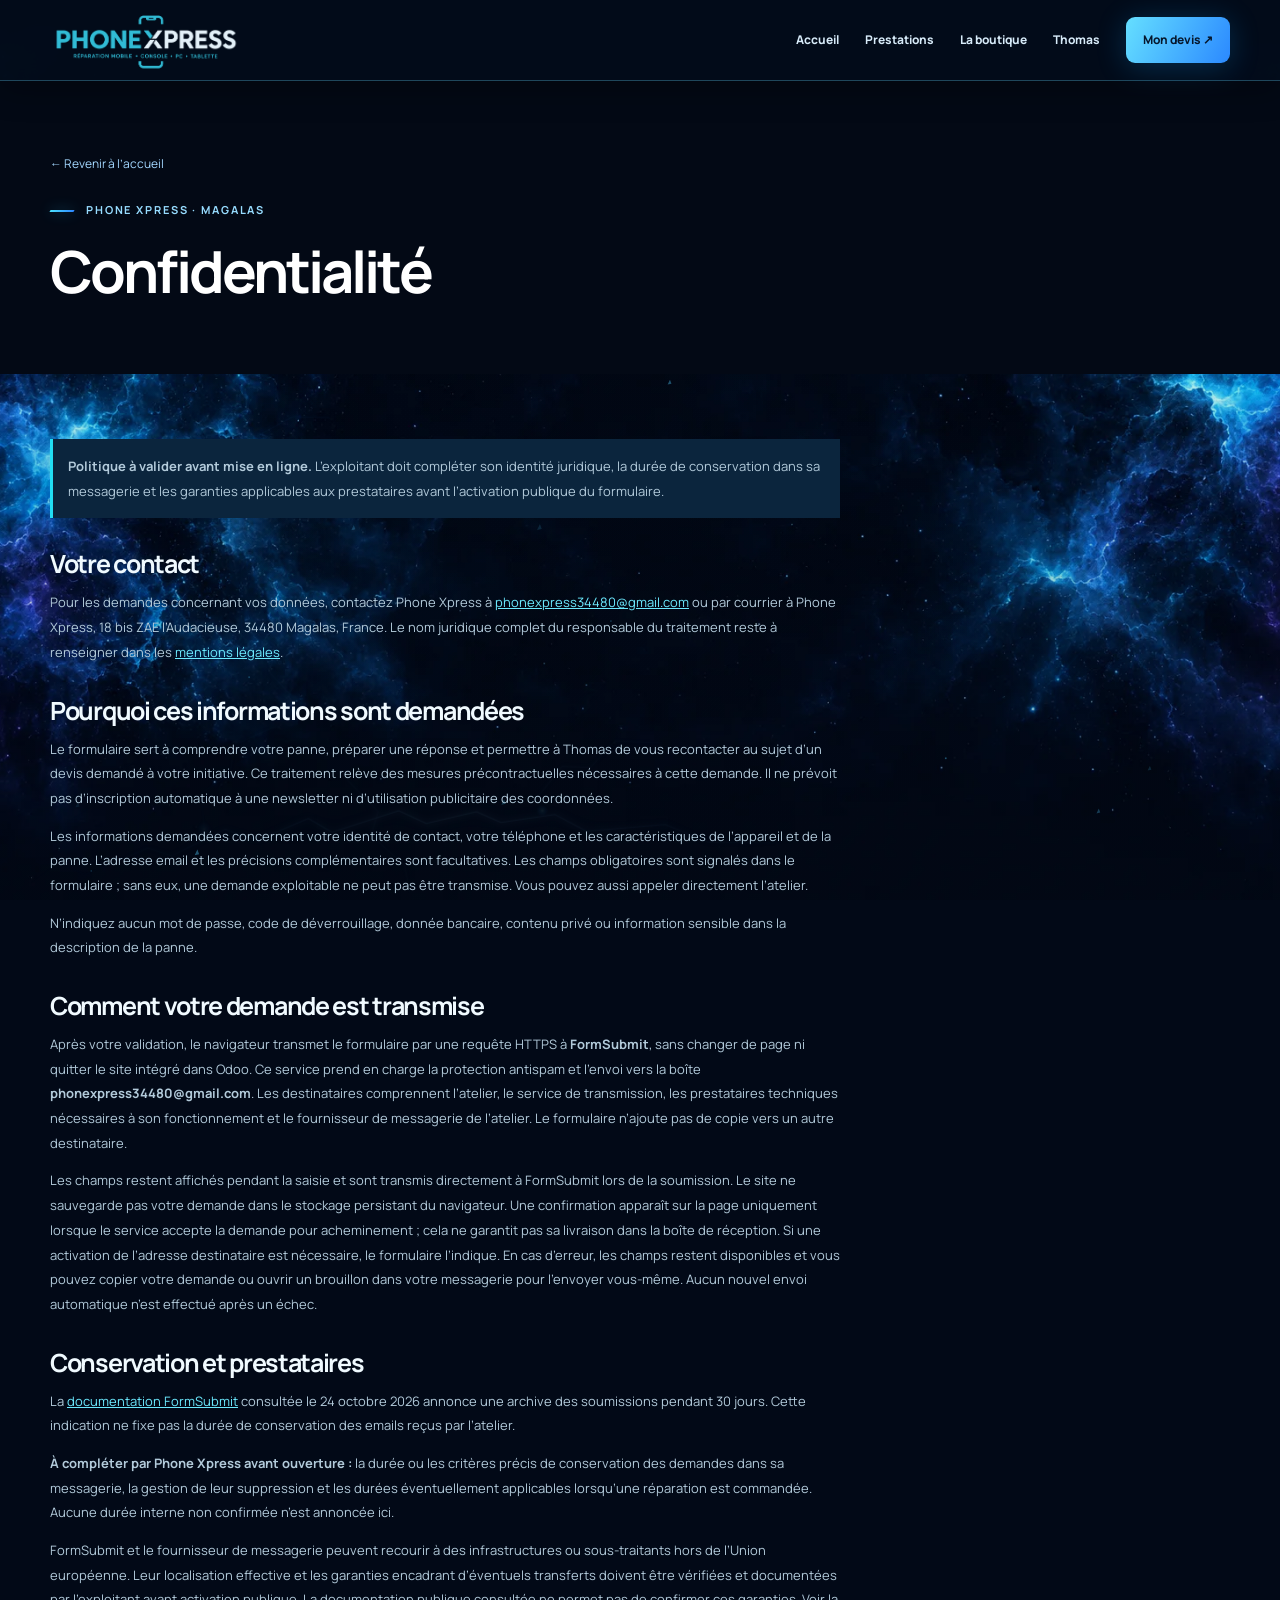
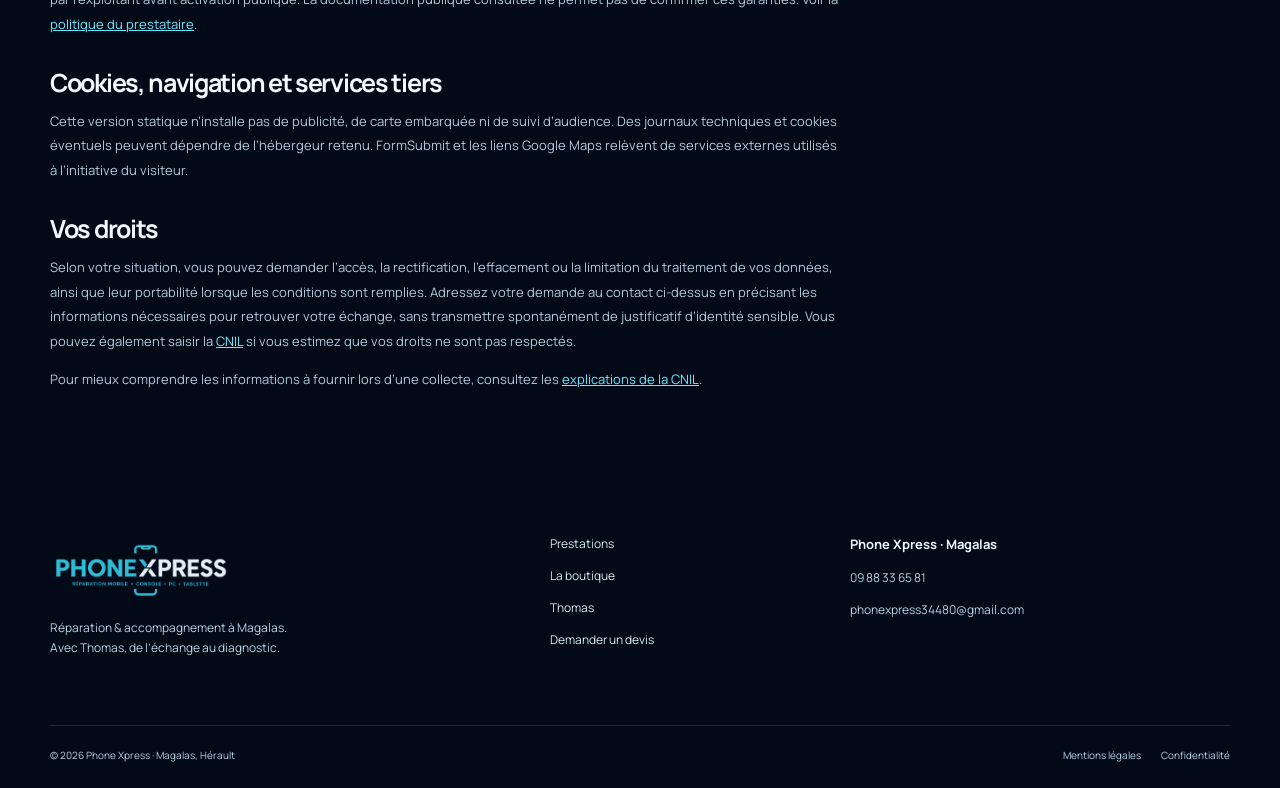
==== commit 7cf13c4c: "Add files via upload" ====
--- a/confidentialite.html
+++ b/confidentialite.html
@@ -1 +1 @@
-<!doctype html><html lang="fr"><head><meta charset="utf-8"><meta name="viewport" content="width=device-width, initial-scale=1"><meta name="theme-color" content="#071e38"><link rel="icon" type="image/svg+xml" href="assets/icons/favicon.svg"><link rel="icon" type="image/png" href="assets/icons/favicon-32.png"><link rel="apple-touch-icon" href="assets/icons/apple-touch-icon.png"><link rel="stylesheet" href="assets/css/site.css?v=23-formulaire"><title>Confidentialité · Phone Xpress Magalas</title><meta name="robots" content="index,follow"><link rel="canonical" href="https://www.phone-xpress.fr/confidentialite.html"><link rel="stylesheet" href="assets/css/cinematic-v18.css?v=18"/></head><body class="legal-page"><div class="cyber-backdrop" aria-hidden="true"><span class="cyber-scan"></span><span class="cyber-signal"></span></div><header class="site-header" id="haut"><div class="container nav-inner"><a class="brand" href="index.html#haut" aria-label="Phone Xpress, retour à l’accueil"><img src="assets/images/logo-phone-xpress-cyber.png" width="210" height="81" alt="Phone Xpress"></a><nav id="navigation" class="main-nav" aria-label="Navigation principale"><a href="index.html#haut">Accueil</a><a href="index.html#prestations">Prestations</a><a href="index.html#boutique">La boutique</a><a href="index.html#thomas">Thomas</a><a class="nav-link-cta" href="index.html#devis">Mon devis <span aria-hidden="true">↗</span></a></nav><button class="menu-toggle" type="button" aria-label="Ouvrir le menu" aria-expanded="false" aria-controls="navigation"><span></span><span></span><span></span></button></div></header><main id="contenu"><section class="legal-intro"><div class="container"><a href="index.html">← Revenir à l’accueil</a><p class="eyebrow light">PHONE XPRESS · MAGALAS</p><h1>Confidentialité</h1></div></section><section class="legal-section"><div class="container"><div class="container legal"><p class="legal-notice"><strong>Politique à valider avant mise en ligne.</strong> L’exploitant doit compléter son identité juridique, la durée de conservation dans sa messagerie et les garanties applicables aux prestataires avant l’activation publique du formulaire.</p><h2>Votre contact</h2><p>Pour les demandes concernant vos données, contactez Phone Xpress à <a href="mailto:phonexpress34480@gmail.com">phonexpress34480@gmail.com</a> ou par courrier à Phone Xpress, 18 bis ZAE l’Audacieuse, 34480 Magalas, France. Le nom juridique complet du responsable du traitement reste à renseigner dans les <a href="mentions-legales.html">mentions légales</a>.</p><h2>Pourquoi ces informations sont demandées</h2><p>Le formulaire sert à comprendre votre panne, préparer une réponse et permettre à Thomas de vous recontacter au sujet d’un devis demandé à votre initiative. Ce traitement relève des mesures précontractuelles nécessaires à cette demande. Il ne prévoit pas d’inscription automatique à une newsletter ni d’utilisation publicitaire des coordonnées.</p><p>Les informations demandées concernent votre identité de contact, votre téléphone et les caractéristiques de l’appareil et de la panne. L’adresse email et les précisions complémentaires sont facultatives. Les champs obligatoires sont signalés dans le formulaire ; sans eux, une demande exploitable ne peut pas être transmise. Vous pouvez aussi appeler directement l’atelier.</p><p>N’indiquez aucun mot de passe, code de déverrouillage, donnée bancaire, contenu privé ou information sensible dans la description de la panne.</p><h2>Comment votre demande est transmise</h2><p>Après votre validation, le navigateur transmet le formulaire par une requête HTTPS à <strong>FormSubmit</strong>, sans changer de page ni quitter le site intégré dans Odoo. Ce service prend en charge la protection antispam et l’envoi vers la boîte <strong>phonexpress34480@gmail.com</strong>. Les destinataires comprennent l’atelier, le service de transmission, les prestataires techniques nécessaires à son fonctionnement et le fournisseur de messagerie de l’atelier. Le formulaire n’ajoute pas de copie vers un autre destinataire.</p><p>Les champs restent affichés pendant la saisie et sont transmis directement à FormSubmit lors de la soumission. Le site ne sauvegarde pas votre demande dans le stockage persistant du navigateur. Une confirmation apparaît sur la page uniquement lorsque le service accepte la demande pour acheminement ; cela ne garantit pas sa livraison dans la boîte de réception. Si une activation de l’adresse destinataire est nécessaire, le formulaire l’indique. En cas d’erreur, les champs restent disponibles et vous pouvez copier votre demande ou ouvrir un brouillon dans votre messagerie pour l’envoyer vous-même. Aucun nouvel envoi automatique n’est effectué après un échec.</p><h2>Conservation et prestataires</h2><p>La <a href="https://formsubmit.co/documentation" rel="noopener noreferrer" target="_blank">documentation FormSubmit</a> consultée le 24 octobre 2026 annonce une archive des soumissions pendant 30 jours. Cette indication ne fixe pas la durée de conservation des emails reçus par l’atelier.</p><p><strong>À compléter par Phone Xpress avant ouverture :</strong> la durée ou les critères précis de conservation des demandes dans sa messagerie, la gestion de leur suppression et les durées éventuellement applicables lorsqu’une réparation est commandée. Aucune durée interne non confirmée n’est annoncée ici.</p><p>FormSubmit et le fournisseur de messagerie peuvent recourir à des infrastructures ou sous-traitants hors de l’Union européenne. Leur localisation effective et les garanties encadrant d’éventuels transferts doivent être vérifiées et documentées par l’exploitant avant activation publique. La documentation publique consultée ne permet pas de confirmer ces garanties. Voir la <a href="https://formsubmit.co/privacy.pdf" rel="noopener noreferrer" target="_blank">politique du prestataire</a>.</p><h2>Cookies, navigation et services tiers</h2><p>Cette version statique n’installe pas de publicité, de carte embarquée ni de suivi d’audience. Des journaux techniques et cookies éventuels peuvent dépendre de l’hébergeur retenu. FormSubmit et les liens Google Maps relèvent de services externes utilisés à l’initiative du visiteur.</p><h2>Vos droits</h2><p>Selon votre situation, vous pouvez demander l’accès, la rectification, l’effacement ou la limitation du traitement de vos données, ainsi que leur portabilité lorsque les conditions sont remplies. Adressez votre demande au contact ci-dessus en précisant les informations nécessaires pour retrouver votre échange, sans transmettre spontanément de justificatif d’identité sensible. Vous pouvez également saisir la <a href="https://www.cnil.fr/fr/plaintes" rel="noopener noreferrer" target="_blank">CNIL</a> si vous estimez que vos droits ne sont pas respectés.</p><p>Pour mieux comprendre les informations à fournir lors d’une collecte, consultez les <a href="https://cnil.fr/fr/exemples-de-formulaire-de-collecte-de-donnees-caractere-personnel" rel="noopener noreferrer" target="_blank">explications de la CNIL</a>.</p></div></div></section></main><footer class="site-footer"><div class="container footer-main"><div><a href="index.html#haut" class="footer-logo"><img src="assets/images/logo-phone-xpress-cyber.png" alt="Phone Xpress" width="190" height="73"></a><p>Réparation &amp; accompagnement à Magalas.<br>Avec Thomas, de l’échange au diagnostic.</p></div><div class="footer-nav"><a href="index.html#prestations">Prestations</a><a href="index.html#boutique">La boutique</a><a href="index.html#thomas">Thomas</a><a href="index.html#devis">Demander un devis</a></div><div class="footer-coord"><strong>Phone Xpress · Magalas</strong><a href="tel:+33988336581">09 88 33 65 81</a><a href="mailto:phonexpress34480@gmail.com">phonexpress34480@gmail.com</a></div></div><div class="container footer-bottom"><span>© 2026 Phone Xpress · Magalas, Hérault</span><span><a href="mentions-legales.html">Mentions légales</a><a href="confidentialite.html">Confidentialité</a></span></div></footer><script defer src="assets/js/site.js?v=23-formulaire"></script><script defer src="assets/js/px-x.js"></script></body></html>+<!doctype html><html lang="fr"><head><meta charset="utf-8"><meta name="viewport" content="width=device-width, initial-scale=1"><meta name="theme-color" content="#071e38"><link rel="icon" type="image/svg+xml" href="assets/icons/favicon.svg"><link rel="icon" type="image/png" href="assets/icons/favicon-32.png"><link rel="apple-touch-icon" href="assets/icons/apple-touch-icon.png"><link rel="stylesheet" href="assets/css/site.css?v=25-phonegames"><title>Confidentialité · Phone Xpress Magalas</title><meta name="robots" content="index,follow"><link rel="canonical" href="https://www.phone-xpress.fr/confidentialite.html"><link rel="stylesheet" href="assets/css/cinematic-v18.css?v=18"/></head><body class="legal-page"><div class="cyber-backdrop" aria-hidden="true"><span class="cyber-scan"></span><span class="cyber-signal"></span></div><header class="site-header" id="haut"><div class="container nav-inner"><a class="brand" href="index.html#haut" aria-label="Phone Xpress, retour à l’accueil"><img src="assets/images/logo-phone-xpress-cyber.png" width="210" height="81" alt="Phone Xpress"></a><nav id="navigation" class="main-nav" aria-label="Navigation principale"><a href="index.html#haut">Accueil</a><a href="index.html#prestations">Prestations</a><a href="index.html#boutique">La boutique</a><a href="index.html#thomas">Thomas</a><a class="nav-link-cta" href="index.html#devis">Mon devis <span aria-hidden="true">↗</span></a></nav><button class="menu-toggle" type="button" aria-label="Ouvrir le menu" aria-expanded="false" aria-controls="navigation"><span></span><span></span><span></span></button></div></header><main id="contenu"><section class="legal-intro"><div class="container"><a href="index.html">← Revenir à l’accueil</a><p class="eyebrow light">PHONE XPRESS · MAGALAS</p><h1>Confidentialité</h1></div></section><section class="legal-section"><div class="container"><div class="container legal"><p class="legal-notice"><strong>Politique à valider avant mise en ligne.</strong> L’exploitant doit compléter son identité juridique, la durée de conservation dans sa messagerie et les garanties applicables aux prestataires avant l’activation publique du formulaire.</p><h2>Votre contact</h2><p>Pour les demandes concernant vos données, contactez Phone Xpress à <a href="mailto:phonexpress34480@gmail.com">phonexpress34480@gmail.com</a> ou par courrier à Phone Xpress, 18 bis ZAE l’Audacieuse, 34480 Magalas, France. Le nom juridique complet du responsable du traitement reste à renseigner dans les <a href="mentions-legales.html">mentions légales</a>.</p><h2>Pourquoi ces informations sont demandées</h2><p>Le formulaire sert à comprendre votre panne, préparer une réponse et permettre à Thomas de vous recontacter au sujet d’un devis demandé à votre initiative. Ce traitement relève des mesures précontractuelles nécessaires à cette demande. Il ne prévoit pas d’inscription automatique à une newsletter ni d’utilisation publicitaire des coordonnées.</p><p>Les informations demandées concernent votre identité de contact, votre téléphone et les caractéristiques de l’appareil et de la panne. L’adresse email et les précisions complémentaires sont facultatives. Les champs obligatoires sont signalés dans le formulaire ; sans eux, une demande exploitable ne peut pas être transmise. Vous pouvez aussi appeler directement l’atelier.</p><p>N’indiquez aucun mot de passe, code de déverrouillage, donnée bancaire, contenu privé ou information sensible dans la description de la panne.</p><h2>Comment votre demande est transmise</h2><p>Après votre validation, le navigateur transmet le formulaire par une requête HTTPS à <strong>FormSubmit</strong>, sans changer de page ni quitter le site intégré dans Odoo. Ce service prend en charge la protection antispam et l’envoi vers la boîte <strong>phonexpress34480@gmail.com</strong>. Les destinataires comprennent l’atelier, le service de transmission, les prestataires techniques nécessaires à son fonctionnement et le fournisseur de messagerie de l’atelier. Le formulaire n’ajoute pas de copie vers un autre destinataire.</p><p>Les champs restent affichés pendant la saisie et sont transmis directement à FormSubmit lors de la soumission. Le site ne sauvegarde pas votre demande dans le stockage persistant du navigateur. Une confirmation apparaît sur la page uniquement lorsque le service accepte la demande pour acheminement ; cela ne garantit pas sa livraison dans la boîte de réception. Si une activation de l’adresse destinataire est nécessaire, le formulaire l’indique. En cas d’erreur, les champs restent disponibles et vous pouvez copier votre demande ou ouvrir un brouillon dans votre messagerie pour l’envoyer vous-même. Aucun nouvel envoi automatique n’est effectué après un échec.</p><h2>Conservation et prestataires</h2><p>La <a href="https://formsubmit.co/documentation" rel="noopener noreferrer" target="_blank">documentation FormSubmit</a> consultée le 24 octobre 2026 annonce une archive des soumissions pendant 30 jours. Cette indication ne fixe pas la durée de conservation des emails reçus par l’atelier.</p><p><strong>À compléter par Phone Xpress avant ouverture :</strong> la durée ou les critères précis de conservation des demandes dans sa messagerie, la gestion de leur suppression et les durées éventuellement applicables lorsqu’une réparation est commandée. Aucune durée interne non confirmée n’est annoncée ici.</p><p>FormSubmit et le fournisseur de messagerie peuvent recourir à des infrastructures ou sous-traitants hors de l’Union européenne. Leur localisation effective et les garanties encadrant d’éventuels transferts doivent être vérifiées et documentées par l’exploitant avant activation publique. La documentation publique consultée ne permet pas de confirmer ces garanties. Voir la <a href="https://formsubmit.co/privacy.pdf" rel="noopener noreferrer" target="_blank">politique du prestataire</a>.</p><h2>Cookies, navigation et services tiers</h2><p>Cette version statique n’installe pas de publicité, de carte embarquée ni de suivi d’audience. Des journaux techniques et cookies éventuels peuvent dépendre de l’hébergeur retenu. FormSubmit et les liens Google Maps relèvent de services externes utilisés à l’initiative du visiteur.</p><h2>Vos droits</h2><p>Selon votre situation, vous pouvez demander l’accès, la rectification, l’effacement ou la limitation du traitement de vos données, ainsi que leur portabilité lorsque les conditions sont remplies. Adressez votre demande au contact ci-dessus en précisant les informations nécessaires pour retrouver votre échange, sans transmettre spontanément de justificatif d’identité sensible. Vous pouvez également saisir la <a href="https://www.cnil.fr/fr/plaintes" rel="noopener noreferrer" target="_blank">CNIL</a> si vous estimez que vos droits ne sont pas respectés.</p><p>Pour mieux comprendre les informations à fournir lors d’une collecte, consultez les <a href="https://cnil.fr/fr/exemples-de-formulaire-de-collecte-de-donnees-caractere-personnel" rel="noopener noreferrer" target="_blank">explications de la CNIL</a>.</p></div></div></section></main><footer class="site-footer"><div class="container footer-main"><div><a href="index.html#haut" class="footer-logo"><img src="assets/images/logo-phone-xpress-cyber.png" alt="Phone Xpress" width="190" height="73"></a><p>Réparation &amp; accompagnement à Magalas.<br>Avec Thomas, de l’échange au diagnostic.</p></div><div class="footer-nav"><a href="index.html#prestations">Prestations</a><a href="index.html#boutique">La boutique</a><a href="index.html#thomas">Thomas</a><a href="index.html#devis">Demander un devis</a></div><div class="footer-coord"><strong>Phone Xpress · Magalas</strong><a href="tel:+33988336581">09 88 33 65 81</a><a href="mailto:phonexpress34480@gmail.com">phonexpress34480@gmail.com</a></div></div><div class="container footer-bottom"><span>© 2026 Phone Xpress · Magalas, Hérault</span><span><a href="mentions-legales.html">Mentions légales</a><a href="confidentialite.html">Confidentialité</a></span></div></footer><script defer src="assets/js/site.js?v=25-iframe-confirm"></script><script defer src="assets/js/px-x.js"></script></body></html>
--- a/assets/css/site.css
+++ b/assets/css/site.css
@@ -660,3 +660,37 @@
   .quote-actions { flex-direction: column; }
   .quote-actions .btn { flex: auto; width: 100%; }
 }
+
+
+/* V25 — écran de confirmation identique en composition à Phone Games, couleurs Phone Xpress. */
+.quote-section.quote-is-confirmed .quote-top,
+.quote-section.quote-is-confirmed .quote-aside { display: none !important; }
+.quote-section.quote-is-confirmed .quote-grid { display:grid;grid-template-columns:minmax(0,740px);justify-content:center; }
+.quote-section.quote-is-confirmed .quote-form-wrap {
+  border-radius:21px!important;
+  clip-path:none!important;
+  padding:44px 44px 40px;
+  background:linear-gradient(145deg,#fcfeff,#edf7ff)!important;
+  border:1px solid #d0edfc;
+  box-shadow:0 26px 85px rgba(0,5,20,.42), 0 1px 0 rgba(255,255,255,.8) inset;
+  color:#14273d;
+}
+.quote-section.quote-is-confirmed .quote-form-wrap::before { display:none; }
+.quote-is-confirmed .quote-confirmation {color:#334962; font-size:13px;line-height:1.55;}
+.quote-confirm-eyebrow {margin:0 0 13px;color:#1479c9;font-size:10px;font-weight:850;letter-spacing:.17em;display:flex;gap:9px;align-items:center;}
+.quote-confirm-dot{display:inline-block;width:7px;height:7px;background:#2398fa;border-radius:50%;box-shadow:0 0 0 3px #ddebff;}
+.quote-section .quote-confirm-heading {font-size:clamp(28px,4vw,39px)!important;font-weight:900;line-height:1.08;letter-spacing:-.06em;color:#121b2a!important;margin:0 0 9px;}
+.quote-section .quote-confirm-heading em {font-style:normal;color:#157dd7!important;}
+.quote-confirm-subtitle{margin:0 0 28px;color:#667c93;}
+.quote-is-confirmed .quote-confirmation h3 {font-size:19px;line-height:1.3;font-weight:850;letter-spacing:-.02em;color:#172435;margin:0 0 12px;}
+.quote-is-confirmed .quote-confirm-message{margin:0 0 15px;color:#60778e;}
+.quote-is-confirmed .quote-confirmation textarea {background:#fff;color:#233b57;border:1px solid #b9d9f5;border-radius:9px;padding:15px 14px;margin:0;line-height:1.6;font-size:13px;min-height:170px;resize:vertical;}
+.quote-is-confirmed .quote-confirmation textarea:focus {outline:2px solid #299ee8;outline-offset:1px;}
+.quote-is-confirmed .quote-success-actions{margin:16px 0 13px;gap:8px;}
+.quote-is-confirmed .quote-success-actions .btn{padding:15px 15px;min-height:50px;border-radius:9px;font-size:12px;font-weight:800;display:flex;align-items:center;justify-content:center;}
+.quote-is-confirmed .quote-success-actions .btn-primary{background:linear-gradient(110deg,#2688c8,#269fea);border:0;color:white;box-shadow:0 10px 20px #1685d030;}
+.quote-is-confirmed .quote-success-actions .quote-secondary{background:#f7fbff;color:#17283b;border:1px solid #acd4f5;}
+.quote-new-link{border:0;padding:7px 4px;background:none;color:#096dc2;font-size:12px;font-weight:800;text-decoration:underline;cursor:pointer;}
+.quote-new-link:hover{color:#034878;}
+.quote-is-confirmed #quote-copy-status{font-size:12px;color:#166d9e;}
+@media(max-width:650px){.quote-section.quote-is-confirmed .quote-form-wrap{padding:27px 20px 28px;}.quote-is-confirmed .quote-success-actions{flex-direction:column;}.quote-is-confirmed .quote-success-actions .btn{width:100%;}}
